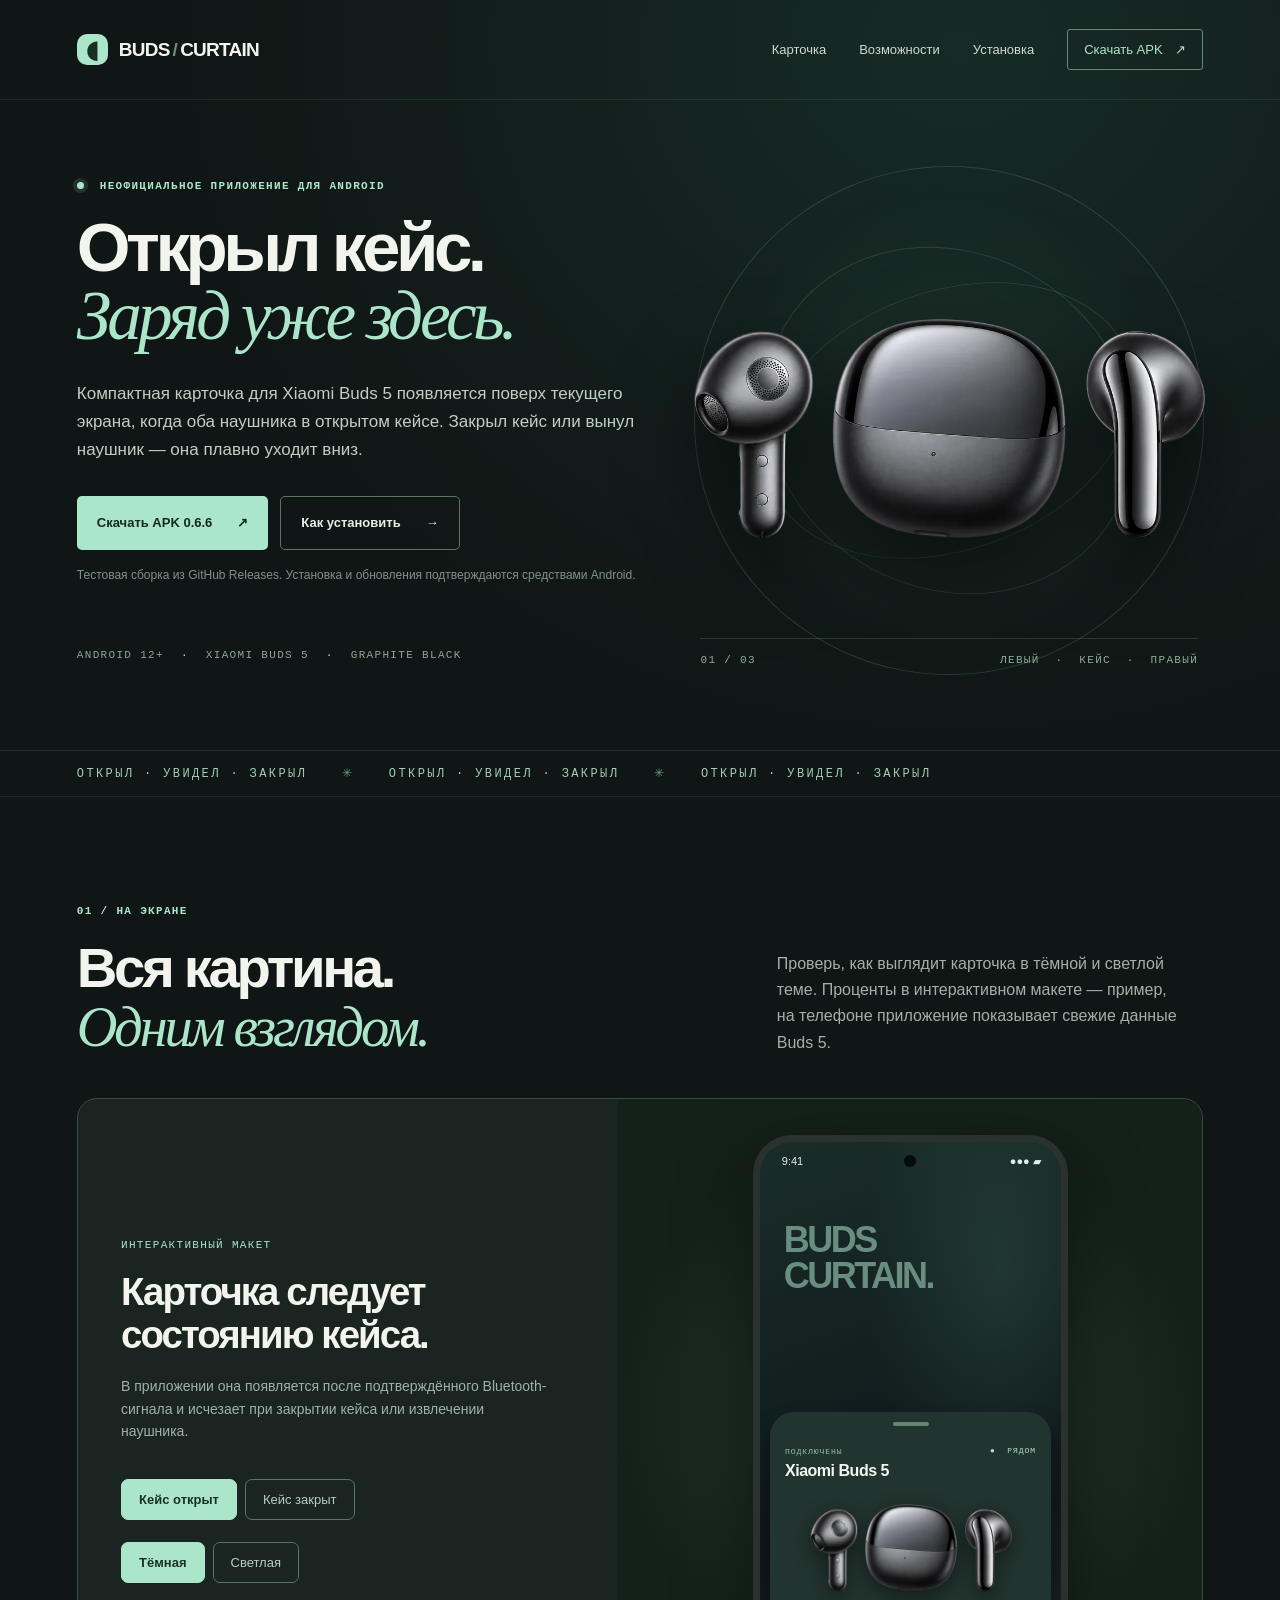
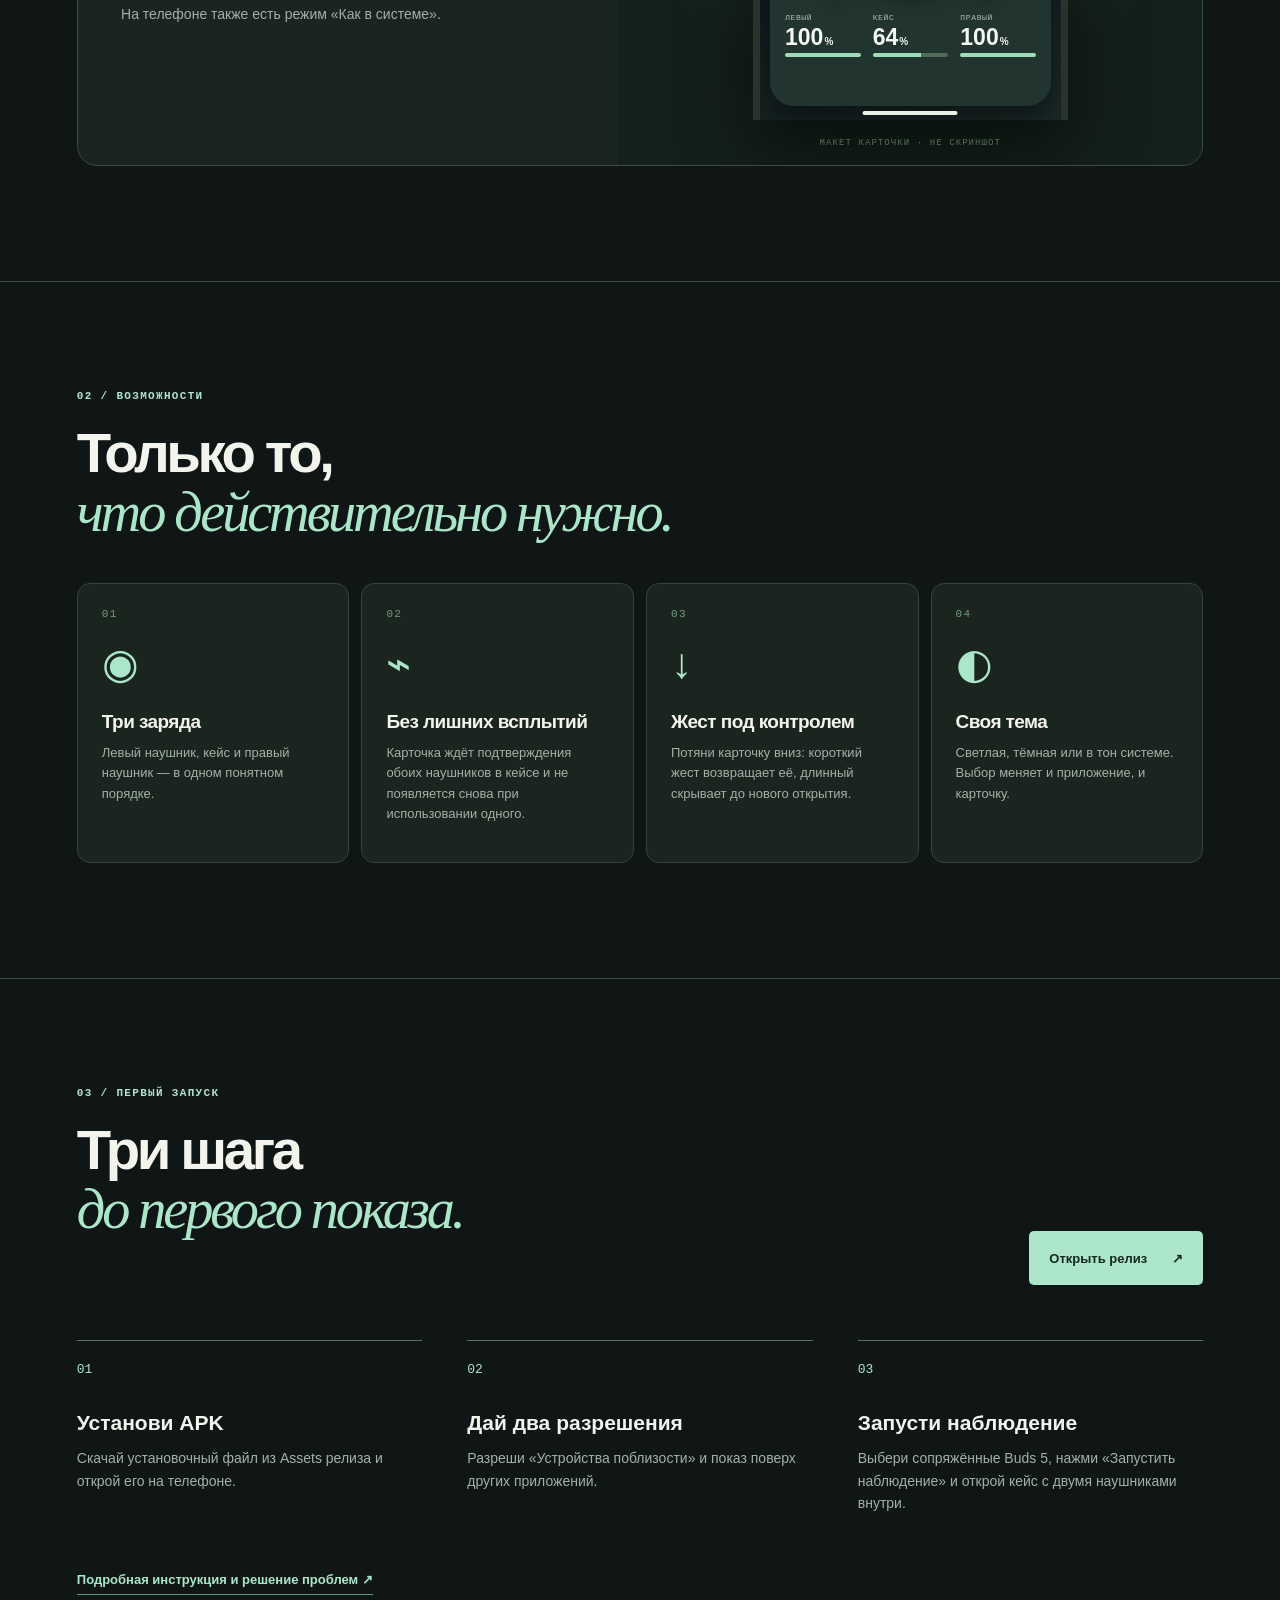
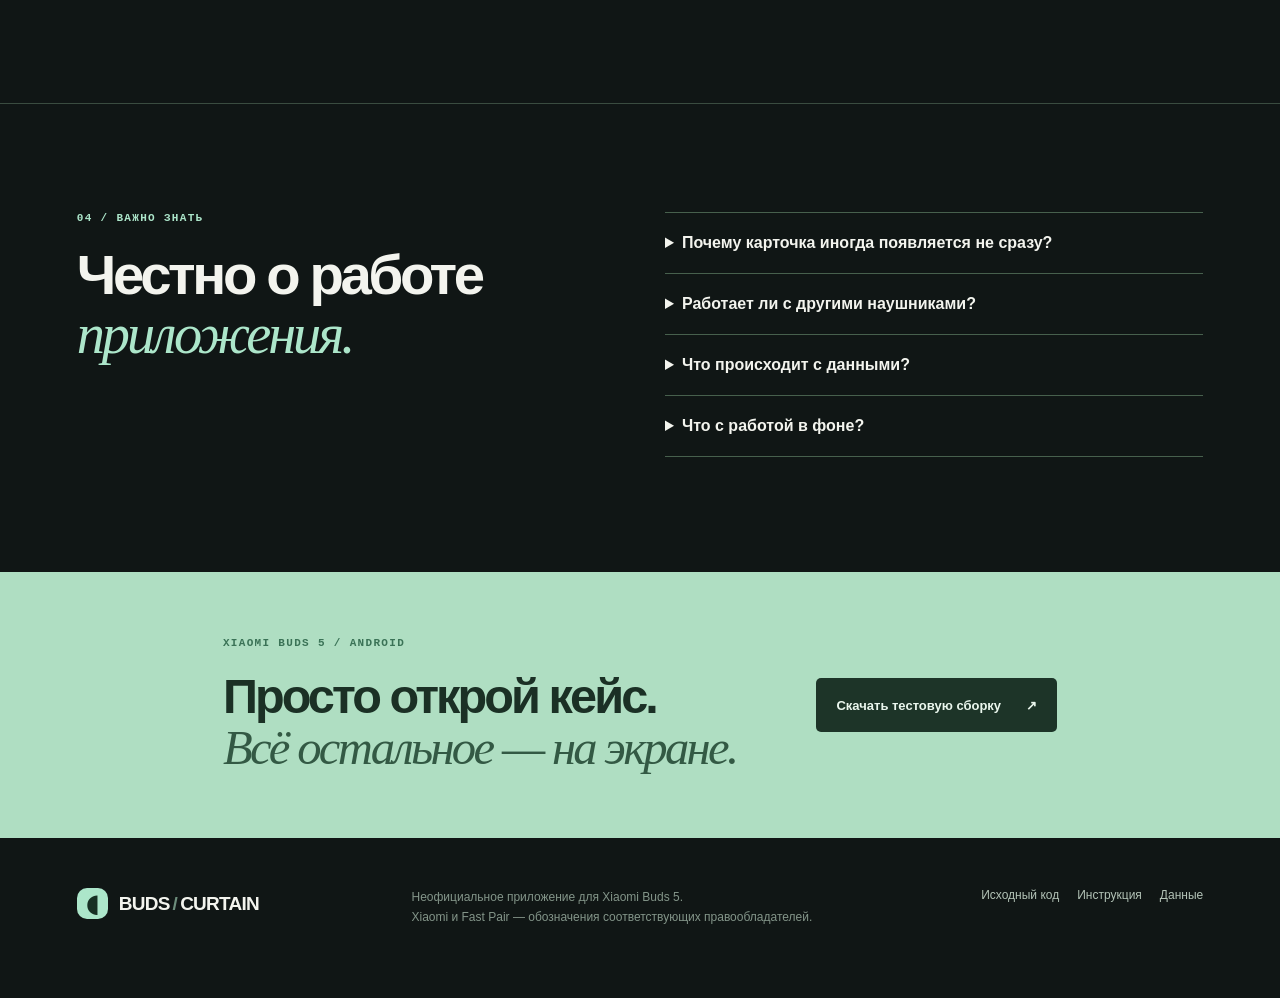
==== landing/index.html @ 240ea69e "Add product site, setup guide and Android CI" ====
<!doctype html>
<html lang="ru">
<head>
  <meta charset="utf-8">
  <meta name="viewport" content="width=device-width, initial-scale=1">
  <meta name="theme-color" content="#101615">
  <meta name="description" content="Карточка заряда Xiaomi Buds 5 на Android: открыл кейс — увидел заряд левого наушника, кейса и правого наушника.">
  <title>Buds Curtain — заряд Xiaomi Buds 5 без лишних действий</title>
  <link rel="icon" type="image/svg+xml" href="favicon.svg">
  <link rel="stylesheet" href="styles.css">
  <script src="script.js" defer></script>
</head>
<body>
  <a class="skip" href="#main">К содержимому</a>
  <header class="site-header">
    <a class="wordmark" href="#top" aria-label="Buds Curtain, наверх"><span class="mark" aria-hidden="true">◖</span><span>BUDS<span class="wordmark-muted">/</span>CURTAIN</span></a>
    <nav aria-label="Основная навигация"><a href="#preview">Карточка</a><a href="#details">Возможности</a><a href="#install">Установка</a><a class="nav-download" href="https://github.com/cveloy102/buds-curtain/releases/tag/v0.6.6">Скачать APK <span aria-hidden="true">↗</span></a></nav>
  </header>

  <main id="main">
    <section class="hero section-wrap" id="top" aria-labelledby="hero-title">
      <div class="hero-copy">
        <p class="eyebrow"><span class="live-dot" aria-hidden="true"></span> НЕОФИЦИАЛЬНОЕ ПРИЛОЖЕНИЕ ДЛЯ ANDROID</p>
        <h1 id="hero-title">Открыл кейс.<br><em>Заряд уже здесь.</em></h1>
        <p class="hero-lead">Компактная карточка для Xiaomi Buds 5 появляется поверх текущего экрана, когда оба наушника в открытом кейсе. Закрыл кейс или вынул наушник — она плавно уходит вниз.</p>
        <div class="hero-actions">
          <a class="button button-primary" href="https://github.com/cveloy102/buds-curtain/releases/tag/v0.6.6">Скачать APK 0.6.6 <span aria-hidden="true">↗</span></a>
          <a class="button button-outline" href="https://github.com/cveloy102/buds-curtain/blob/main/docs/usage.md">Как установить <span aria-hidden="true">→</span></a>
        </div>
        <p class="access-note">Тестовая сборка из GitHub Releases. Установка и обновления подтверждаются средствами Android.</p>
        <div class="hero-meta"><span>ANDROID 12+</span><span>XIAOMI BUDS 5</span><span>GRAPHITE BLACK</span></div>
      </div>
      <div class="hero-art">
        <span class="art-orbit orbit-one" aria-hidden="true"></span><span class="art-orbit orbit-two" aria-hidden="true"></span>
        <img src="assets/buds5-graphite-trio.webp" width="1000" height="500" alt="Иллюстрация чёрных Xiaomi Buds 5: левый и правый наушники и кейс">
        <div class="art-caption"><span>01 / 03</span><span>ЛЕВЫЙ&nbsp; · &nbsp;КЕЙС&nbsp; · &nbsp;ПРАВЫЙ</span></div>
      </div>
    </section>

    <div class="ticker" aria-hidden="true"><div>ОТКРЫЛ · УВИДЕЛ · ЗАКРЫЛ <span>✳</span> ОТКРЫЛ · УВИДЕЛ · ЗАКРЫЛ <span>✳</span> ОТКРЫЛ · УВИДЕЛ · ЗАКРЫЛ</div></div>

    <section class="preview section-wrap" id="preview" aria-labelledby="preview-title">
      <div class="section-heading"><p class="eyebrow">01 / НА ЭКРАНЕ</p><h2 id="preview-title">Вся картина.<br><em>Одним взглядом.</em></h2><p>Проверь, как выглядит карточка в тёмной и светлой теме. Проценты в интерактивном макете — пример, на телефоне приложение показывает свежие данные Buds 5.</p></div>
      <div class="demo-layout">
        <div class="demo-controls">
          <p class="mini-label">ИНТЕРАКТИВНЫЙ МАКЕТ</p>
          <h3>Карточка следует состоянию кейса.</h3>
          <p>В приложении она появляется после подтверждённого Bluetooth-сигнала и исчезает при закрытии кейса или извлечении наушника.</p>
          <div class="switch-group" role="group" aria-label="Состояние кейса">
            <button type="button" class="switch-button is-active" id="open-case" aria-pressed="true">Кейс открыт</button>
            <button type="button" class="switch-button" id="close-case" aria-pressed="false">Кейс закрыт</button>
          </div>
          <div class="switch-group" role="group" aria-label="Тема карточки">
            <button type="button" class="switch-button is-active" id="dark-theme" aria-pressed="true">Тёмная</button>
            <button type="button" class="switch-button" id="light-theme" aria-pressed="false">Светлая</button>
          </div>
          <p class="demo-footnote">На телефоне также есть режим «Как в системе».</p>
        </div>
        <div class="phone-area">
          <div class="phone" id="phone-preview">
            <div class="phone-camera" aria-hidden="true"></div>
            <div class="phone-time">9:41 <span>●●● ▰</span></div>
            <div class="phone-wallpaper"><span class="wallpaper-mark">BUDS<br>CURTAIN.</span><span class="wallpaper-line">Слушай своё.</span></div>
            <div class="curtain" id="curtain-preview" aria-label="Пример карточки заряда">
              <div class="curtain-handle" aria-hidden="true"></div>
              <div class="curtain-top"><div><span class="curtain-kicker">ПОДКЛЮЧЕНЫ</span><strong>Xiaomi Buds 5</strong></div><span class="curtain-badge">● &nbsp;РЯДОМ</span></div>
              <img class="curtain-buds" src="assets/buds5-graphite-trio.webp" width="1000" height="500" alt="">
              <div class="battery-grid" aria-label="Пример заряда: левый 100 процентов, кейс 64 процента, правый 100 процентов"><div><span>ЛЕВЫЙ</span><strong>100<small>%</small></strong><i style="--level:100%"></i></div><div><span>КЕЙС</span><strong>64<small>%</small></strong><i style="--level:64%"></i></div><div><span>ПРАВЫЙ</span><strong>100<small>%</small></strong><i style="--level:100%"></i></div></div>
            </div>
            <div class="phone-homebar" aria-hidden="true"></div>
          </div>
          <span class="phone-note">МАКЕТ КАРТОЧКИ · НЕ СКРИНШОТ</span>
        </div>
      </div>
    </section>

    <section class="details section-wrap" id="details" aria-labelledby="details-title">
      <div class="section-heading wide"><p class="eyebrow">02 / ВОЗМОЖНОСТИ</p><h2 id="details-title">Только то,<br><em>что действительно нужно.</em></h2></div>
      <div class="feature-grid">
        <article class="feature"><span class="feature-no">01</span><div class="feature-icon" aria-hidden="true">◉</div><h3>Три заряда</h3><p>Левый наушник, кейс и правый наушник — в одном понятном порядке.</p></article>
        <article class="feature"><span class="feature-no">02</span><div class="feature-icon" aria-hidden="true">⌁</div><h3>Без лишних всплытий</h3><p>Карточка ждёт подтверждения обоих наушников в кейсе и не появляется снова при использовании одного.</p></article>
        <article class="feature"><span class="feature-no">03</span><div class="feature-icon" aria-hidden="true">↓</div><h3>Жест под контролем</h3><p>Потяни карточку вниз: короткий жест возвращает её, длинный скрывает до нового открытия.</p></article>
        <article class="feature"><span class="feature-no">04</span><div class="feature-icon" aria-hidden="true">◐</div><h3>Своя тема</h3><p>Светлая, тёмная или в тон системе. Выбор меняет и приложение, и карточку.</p></article>
      </div>
    </section>

    <section class="install section-wrap" id="install" aria-labelledby="install-title">
      <div class="install-head"><div><p class="eyebrow">03 / ПЕРВЫЙ ЗАПУСК</p><h2 id="install-title">Три шага<br><em>до первого показа.</em></h2></div><a class="button button-primary" href="https://github.com/cveloy102/buds-curtain/releases/tag/v0.6.6">Открыть релиз <span aria-hidden="true">↗</span></a></div>
      <ol class="steps"><li><span>01</span><div><h3>Установи APK</h3><p>Скачай установочный файл из Assets релиза и открой его на телефоне.</p></div></li><li><span>02</span><div><h3>Дай два разрешения</h3><p>Разреши «Устройства поблизости» и показ поверх других приложений.</p></div></li><li><span>03</span><div><h3>Запусти наблюдение</h3><p>Выбери сопряжённые Buds 5, нажми «Запустить наблюдение» и открой кейс с двумя наушниками внутри.</p></div></li></ol>
      <a class="inline-link" href="https://github.com/cveloy102/buds-curtain/blob/main/docs/usage.md">Подробная инструкция и решение проблем <span aria-hidden="true">↗</span></a>
    </section>

    <section class="faq section-wrap" aria-labelledby="faq-title"><div><p class="eyebrow">04 / ВАЖНО ЗНАТЬ</p><h2 id="faq-title">Честно о работе<br><em>приложения.</em></h2></div><div class="faq-list"><details><summary>Почему карточка иногда появляется не сразу?</summary><p>Сигнал от левого и правого наушников может прийти в разных Bluetooth-пакетах. Приложение дожидается подтверждения обоих, чтобы не показывать карточку ошибочно при использовании одного наушника.</p></details><details><summary>Работает ли с другими наушниками?</summary><p>Сейчас проверены Xiaomi Buds 5 на POCO F7 с Android 16 / HyperOS 3. Поддержка других моделей не заявлена.</p></details><details><summary>Что происходит с данными?</summary><p>Настройки и журнал хранятся на телефоне. В приложении нет интернет-разрешения или аналитики. <a href="https://github.com/cveloy102/buds-curtain/blob/main/docs/PRIVACY.md">Подробнее о данных и разрешениях ↗</a></p></details><details><summary>Что с работой в фоне?</summary><p>Наблюдение работает через foreground-службу. HyperOS может ограничивать фоновые процессы; при необходимости настрой автозапуск и ограничения батареи для приложения.</p></details></div></section>

    <section class="final-cta section-wrap"><div><p class="eyebrow">XIAOMI BUDS 5 / ANDROID</p><h2>Просто открой кейс.<br><em>Всё остальное — на экране.</em></h2></div><a class="button button-primary" href="https://github.com/cveloy102/buds-curtain/releases/tag/v0.6.6">Скачать тестовую сборку <span aria-hidden="true">↗</span></a></section>
  </main>

  <footer class="site-footer"><div class="wordmark"><span class="mark" aria-hidden="true">◖</span><span>BUDS<span class="wordmark-muted">/</span>CURTAIN</span></div><p>Неофициальное приложение для Xiaomi Buds 5.<br>Xiaomi и Fast Pair — обозначения соответствующих правообладателей.</p><div><a href="https://github.com/cveloy102/buds-curtain">Исходный код</a><a href="https://github.com/cveloy102/buds-curtain/blob/main/docs/usage.md">Инструкция</a><a href="https://github.com/cveloy102/buds-curtain/blob/main/docs/PRIVACY.md">Данные</a></div></footer>
</body>
</html>
---- landing/styles.css ----
:root{color-scheme:dark;--bg:#101615;--panel:#19211e;--panel-2:#202b25;--ink:#f3f4ee;--muted:#a3b0a8;--line:#344139;--mint:#ace6ca;--mint-deep:#335f4b;--serif:Georgia,'Times New Roman',serif;font-family:Inter,'Segoe UI',Arial,sans-serif}
*{box-sizing:border-box}html{scroll-behavior:smooth}body{margin:0;background:var(--bg);color:var(--ink)}body::before{content:"";position:absolute;top:0;left:0;right:0;height:900px;pointer-events:none;background:radial-gradient(ellipse at 75% 5%,#23554755,transparent 58%)}a{color:inherit;text-decoration:none}button{font:inherit}a:focus-visible,button:focus-visible,summary:focus-visible{outline:3px solid var(--mint);outline-offset:4px}.skip{position:absolute;left:-9999px;top:10px;z-index:100;padding:12px;background:var(--mint);color:#15221b}.skip:focus{left:10px}.section-wrap{max-width:1440px;margin:auto;padding-left:6%;padding-right:6%}
.site-header{position:relative;z-index:5;display:flex;align-items:center;justify-content:space-between;gap:24px;max-width:1440px;margin:auto;padding:29px 6%;border-bottom:1px solid #5d78613d}.wordmark{display:inline-flex;align-items:center;gap:11px;font-size:19px;font-weight:800;letter-spacing:-.04em;white-space:nowrap}.mark{width:31px;height:31px;border-radius:10px;display:grid;place-items:center;background:var(--mint);color:#173024;font-size:24px;line-height:1}.wordmark-muted{color:#6d8e7c;padding:0 3px}.site-header nav{display:flex;align-items:center;gap:33px;font-size:13px;color:#ced9d0}.site-header nav a:hover,.site-footer a:hover,.inline-link:hover{color:var(--mint)}.site-header .nav-download{border:1px solid #668978;padding:12px 16px;border-radius:3px;color:var(--mint)}.nav-download span{padding-left:9px}
.hero{position:relative;display:grid;grid-template-columns:1.08fr .92fr;align-items:center;gap:2%;min-height:650px;padding-top:65px;padding-bottom:74px}.hero-copy{position:relative;z-index:2}.eyebrow,.mini-label,.hero-meta,.art-caption,.curtain-kicker,.curtain-badge,.battery-grid span,.phone-note,.feature-no{font-family:'Consolas','Courier New',monospace;font-size:11px;letter-spacing:.12em}.eyebrow{margin:0 0 22px;color:var(--mint);font-weight:700}.live-dot{display:inline-block;width:7px;height:7px;margin-right:8px;border-radius:50%;background:var(--mint);box-shadow:0 0 0 4px #ace6ca21}h1,h2,h3,p{margin-top:0}h1{font-size:clamp(55px,5.4vw,86px);line-height:.98;letter-spacing:-.065em;margin-bottom:30px}h1 em,h2 em{font-family:var(--serif);font-weight:400;letter-spacing:-.055em;color:var(--mint)}.hero-lead{max-width:625px;font-size:17px;line-height:1.65;color:#c2cec4}.hero-actions{display:flex;flex-wrap:wrap;gap:12px;margin-top:32px}.button{min-height:54px;padding:17px 20px;display:inline-flex;align-items:center;justify-content:space-between;gap:25px;border-radius:5px;font-size:13px;font-weight:700;transition:transform .2s,background .2s}.button:hover{transform:translateY(-2px)}.button-primary{background:var(--mint);color:#16291f}.button-primary:hover{background:#c3f3da}.button-outline{border:1px solid #5c7564;color:#e4efe6}.button-outline:hover{background:#26382e}.access-note{color:#819188;font-size:12px;line-height:1.6;max-width:575px;margin:16px 0 0}.hero-meta{display:flex;flex-wrap:wrap;gap:17px;color:#8ca798;margin-top:64px}.hero-meta span+span::before{content:'·';margin-right:17px;color:var(--mint)}.hero-art{position:relative;min-height:490px;display:flex;align-items:center;justify-content:center}.hero-art::before{content:"";width:min(100%,580px);aspect-ratio:1;position:absolute;border:1px solid #80bd9e35;border-radius:50%;background:radial-gradient(circle,#46766032 0,transparent 65%)}.art-orbit{position:absolute;border:1px solid #91c8a82c;border-radius:50%;width:75%;aspect-ratio:1}.orbit-one{transform:rotate(-20deg) scaleY(.68)}.orbit-two{transform:rotate(30deg) scaleY(.88)}.hero-art img{position:relative;z-index:1;width:115%;max-width:620px;height:auto;filter:drop-shadow(0 35px 40px #0008)}.art-caption{position:absolute;bottom:0;left:1%;right:1%;display:flex;justify-content:space-between;border-top:1px solid #6a8d754a;padding-top:15px;color:#8dac99}
.ticker{overflow:hidden;border-top:1px solid #5d78613d;border-bottom:1px solid #5d78613d;color:#a2cdb5;font:12px 'Consolas',monospace;letter-spacing:.2em;white-space:nowrap}.ticker div{max-width:1440px;margin:auto;padding:15px 6%}.ticker span{padding:0 25px;color:#659e7d}
.preview,.details,.install,.faq{padding-top:108px;padding-bottom:115px}.section-heading{max-width:1100px;display:grid;grid-template-columns:1fr 1fr;column-gap:30px;align-items:end;margin-bottom:42px}.section-heading .eyebrow{grid-column:1/-1}.section-heading h2{margin:0}.section-heading>p:last-child{color:var(--muted);max-width:400px;justify-self:end;line-height:1.65;margin:0}.section-heading.wide{display:block}h2{font-size:clamp(42px,4.4vw,65px);line-height:1.04;letter-spacing:-.06em}.demo-layout{min-height:610px;display:grid;grid-template-columns:1fr 1.08fr;background:#1a2420;border:1px solid #3a4c40;border-radius:20px;overflow:hidden}.demo-controls{padding:58px 8%;display:flex;flex-direction:column;justify-content:center}.mini-label{color:var(--mint);margin-bottom:19px}.demo-controls h3{font-size:clamp(30px,3vw,43px);line-height:1.14;letter-spacing:-.05em;max-width:430px;margin-bottom:18px}.demo-controls>p:not(.mini-label){color:var(--muted);max-width:430px;line-height:1.62;font-size:14px}.switch-group{display:flex;flex-wrap:wrap;gap:8px;margin-top:22px}.switch-button{border:1px solid #587462;background:transparent;color:#bdcbbf;padding:12px 17px;border-radius:7px;cursor:pointer;font-size:13px}.switch-button:hover{background:#324238}.switch-button.is-active{color:#193125;background:var(--mint);border-color:var(--mint);font-weight:700}.demo-controls .demo-footnote{font-size:11px;color:#829c8a;margin:20px 0 0}.phone-area{display:flex;flex-direction:column;align-items:center;justify-content:flex-end;gap:18px;padding:36px 20px 0;background:radial-gradient(circle at 50% 47%,#37634a7d,transparent 64%),#14201a}.phone{position:relative;width:315px;height:585px;border:7px solid #29322f;border-bottom:0;border-radius:39px 39px 0 0;background:linear-gradient(160deg,#1a2d29,#0e171a 60%,#1a2927);overflow:hidden;box-shadow:0 30px 70px #0008}.phone-camera{position:absolute;z-index:3;top:13px;left:50%;width:12px;height:12px;border-radius:50%;background:#050b0b;transform:translateX(-50%)}.phone-time{position:absolute;z-index:2;top:13px;left:22px;right:20px;display:flex;justify-content:space-between;font-size:11px;color:#e3eee8}.phone-wallpaper{position:absolute;inset:0;padding:80px 24px 0;display:flex;flex-direction:column;justify-content:space-between;background:radial-gradient(ellipse at 80% 22%,#416f6047,transparent 40%)}.wallpaper-mark{font-size:36px;line-height:1;letter-spacing:-.07em;font-weight:800;color:#698d7e}.wallpaper-line{font:italic 20px var(--serif);color:#647b72;margin-bottom:207px}.curtain{position:absolute;z-index:4;bottom:14px;left:10px;right:10px;min-height:294px;padding:10px 15px 18px;border-radius:24px;background:#22342f;color:#f3f7f2;box-shadow:0 16px 25px #0006;transform:translateY(0);transition:transform .42s cubic-bezier(.2,.8,.25,1);will-change:transform}.curtain.is-hidden{transform:translateY(120%);transition-duration:.32s}.curtain-handle{width:36px;height:4px;margin:0 auto 14px;background:#688476;border-radius:10px}.curtain-top{display:flex;align-items:flex-start;justify-content:space-between;gap:10px}.curtain-top strong{display:block;margin-top:4px;font-size:16px;letter-spacing:-.03em}.curtain-kicker{font-size:8px;color:#92c3a7}.curtain-badge{font-size:8px;white-space:nowrap;color:#ace6ca;margin-top:6px}.curtain-buds{display:block;width:92%;height:115px;object-fit:contain;margin:7px auto 11px;filter:drop-shadow(0 6px 10px #0007)}.battery-grid{display:grid;grid-template-columns:repeat(3,1fr);gap:12px}.battery-grid>div{min-width:0}.battery-grid span{display:block;color:#a9c2b1;font-size:8px;letter-spacing:.08em}.battery-grid strong{display:block;font-size:23px;line-height:1.35}.battery-grid small{font-size:10px;margin-left:1px}.battery-grid i{display:block;height:4px;border-radius:4px;background:linear-gradient(90deg,#9bdeb8 var(--level),#526b59 var(--level))}.phone-homebar{position:absolute;z-index:5;bottom:5px;left:50%;transform:translateX(-50%);width:95px;height:4px;border-radius:10px;background:#e8f2eb}.phone-note{font-size:9px;color:#7c9e87;margin-bottom:17px}.phone.is-light .curtain{background:#f7f8f4;color:#172722;box-shadow:0 16px 25px #0003}.phone.is-light .curtain-handle{background:#b7c5b9}.phone.is-light .curtain-kicker,.phone.is-light .curtain-badge{color:#40805f}.phone.is-light .battery-grid span{color:#657e70}.phone.is-light .battery-grid i{background:linear-gradient(90deg,#65ab80 var(--level),#dce5da var(--level))}
.details{border-top:1px solid #3a4c40}.feature-grid{display:grid;grid-template-columns:repeat(4,1fr);gap:12px}.feature{min-height:280px;padding:24px;background:#1b2520;border:1px solid #344539;border-radius:13px;display:flex;flex-direction:column}.feature-no{color:#729b7d}.feature-icon{font-size:42px;font-weight:300;line-height:1;color:var(--mint);margin:23px 0 26px}.feature h3{font-size:19px;margin-bottom:10px;letter-spacing:-.03em}.feature p{font-size:13px;line-height:1.55;color:var(--muted);margin:0}.install{border-top:1px solid #3a4c40}.install-head{display:flex;justify-content:space-between;align-items:flex-end;gap:25px;margin-bottom:55px}.steps{display:grid;grid-template-columns:repeat(3,1fr);gap:45px;list-style:none;padding:0;margin:0 0 42px}.steps li{border-top:1px solid #58705e;padding-top:18px}.steps li>span{color:var(--mint);font:13px 'Consolas',monospace}.steps h3{font-size:21px;margin:34px 0 12px}.steps p{color:var(--muted);line-height:1.6;font-size:14px}.inline-link{font-weight:700;color:var(--mint);border-bottom:1px solid #5c9872;padding-bottom:7px;font-size:13px}.faq{display:grid;grid-template-columns:1fr 1fr;gap:50px;border-top:1px solid #3a4c40}.faq-list details{border-bottom:1px solid #47604d;padding:18px 0}.faq-list details:first-child{border-top:1px solid #47604d}.faq-list summary{cursor:pointer;font-size:16px;font-weight:600;line-height:1.5;padding-right:20px}.faq-list p{color:var(--muted);font-size:13px;line-height:1.65;margin:16px 0 2px}.faq-list a{text-decoration:underline;text-underline-offset:3px;color:var(--mint)}.final-cta{max-width:none;background:#afdec2;color:#1b3025;display:flex;justify-content:center;align-items:center;gap:80px;padding-top:65px;padding-bottom:65px}.final-cta h2{font-size:clamp(38px,3.8vw,58px);margin:0}.final-cta h2 em{color:#335944}.final-cta .eyebrow{color:#3a7256}.final-cta .button-primary{background:#1d3428;color:#eaf6ed;white-space:nowrap}.final-cta .button-primary:hover{background:#2e4c3b}.site-footer{max-width:1440px;margin:auto;display:grid;grid-template-columns:1fr 1.5fr 1fr;gap:30px;align-items:start;padding:50px 6% 60px}.site-footer p{font-size:12px;color:#839589;line-height:1.6}.site-footer>div:last-child{display:flex;justify-content:flex-end;gap:18px;flex-wrap:wrap;font-size:12px;color:#b3c3b7}
@media(max-width:1120px){.site-header nav{gap:18px}.hero{grid-template-columns:1fr 1fr}h1{font-size:clamp(48px,5.2vw,65px)}.hero-art{min-height:380px}.demo-layout{grid-template-columns:.9fr 1.1fr}.feature-grid{grid-template-columns:repeat(2,1fr)}.feature{min-height:235px}}
@media(max-width:760px){.site-header{flex-wrap:wrap;padding-top:20px;padding-bottom:18px}.site-header nav{width:100%;gap:14px;overflow-x:auto;white-space:nowrap;font-size:12px}.site-header .nav-download{padding:8px 10px}.hero{display:flex;flex-direction:column;align-items:stretch;min-height:auto;padding-top:55px;padding-bottom:50px}.hero-copy{width:100%}.hero-art{min-height:300px;margin-top:25px}.hero-art img{width:100%;max-width:540px}.hero-meta{margin-top:40px}.section-heading{display:block}.section-heading>p:last-child{margin:20px 0 0}.preview,.details,.install,.faq{padding-top:70px;padding-bottom:75px}.demo-layout{grid-template-columns:1fr}.demo-controls{padding:40px 7%}.phone-area{min-height:470px}.phone{transform:scale(.85);transform-origin:bottom center;margin-top:-70px}.phone-note{margin-top:-75px}.install-head{display:block}.install-head .button{margin-top:28px}.steps{gap:28px}.faq{grid-template-columns:1fr;gap:25px}.final-cta{display:block}.final-cta .button{margin-top:30px}.site-footer{grid-template-columns:1fr 1fr}.site-footer>div:last-child{justify-content:flex-start}}
@media(max-width:520px){.wordmark{font-size:17px}.hero{padding-top:43px}h1{font-size:clamp(48px,13vw,67px)}.hero-lead{font-size:15px}.hero-actions{display:grid}.button{width:100%}.hero-art{min-height:235px}.art-caption{font-size:8px}.hero-meta{font-size:9px;gap:8px}.hero-meta span+span::before{margin-right:8px}.ticker{font-size:9px}h2{font-size:43px}.section-heading{margin-bottom:30px}.demo-controls h3{font-size:31px}.phone-area{min-height:410px}.phone{transform:scale(.74);margin-top:-100px}.phone-note{margin-top:-105px}.feature-grid{grid-template-columns:1fr}.feature{min-height:200px}.feature-icon{margin:15px 0}.steps{grid-template-columns:1fr}.steps h3{margin-top:19px}.site-footer{grid-template-columns:1fr;padding-top:38px;padding-bottom:40px}}
@media(prefers-reduced-motion:reduce){html{scroll-behavior:auto}*,*::before,*::after{transition-duration:.01ms!important;animation-duration:.01ms!important}}
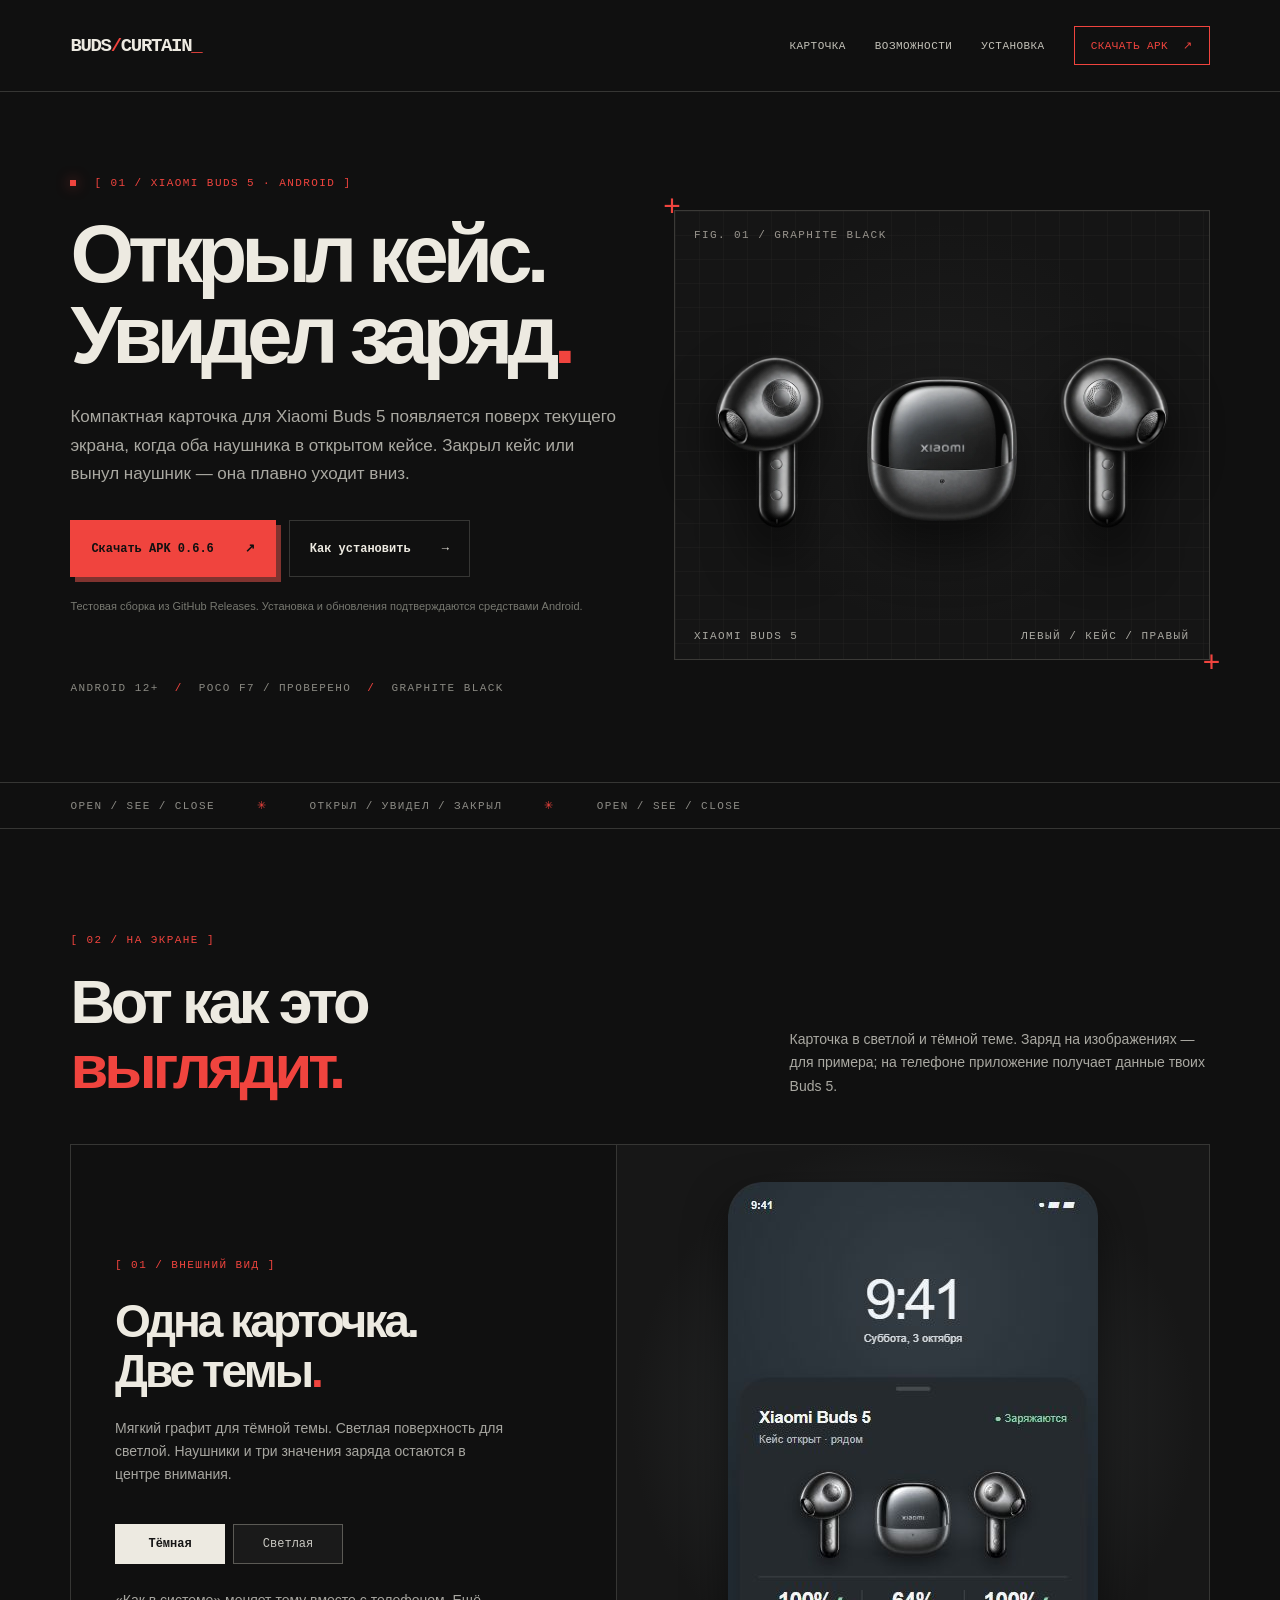
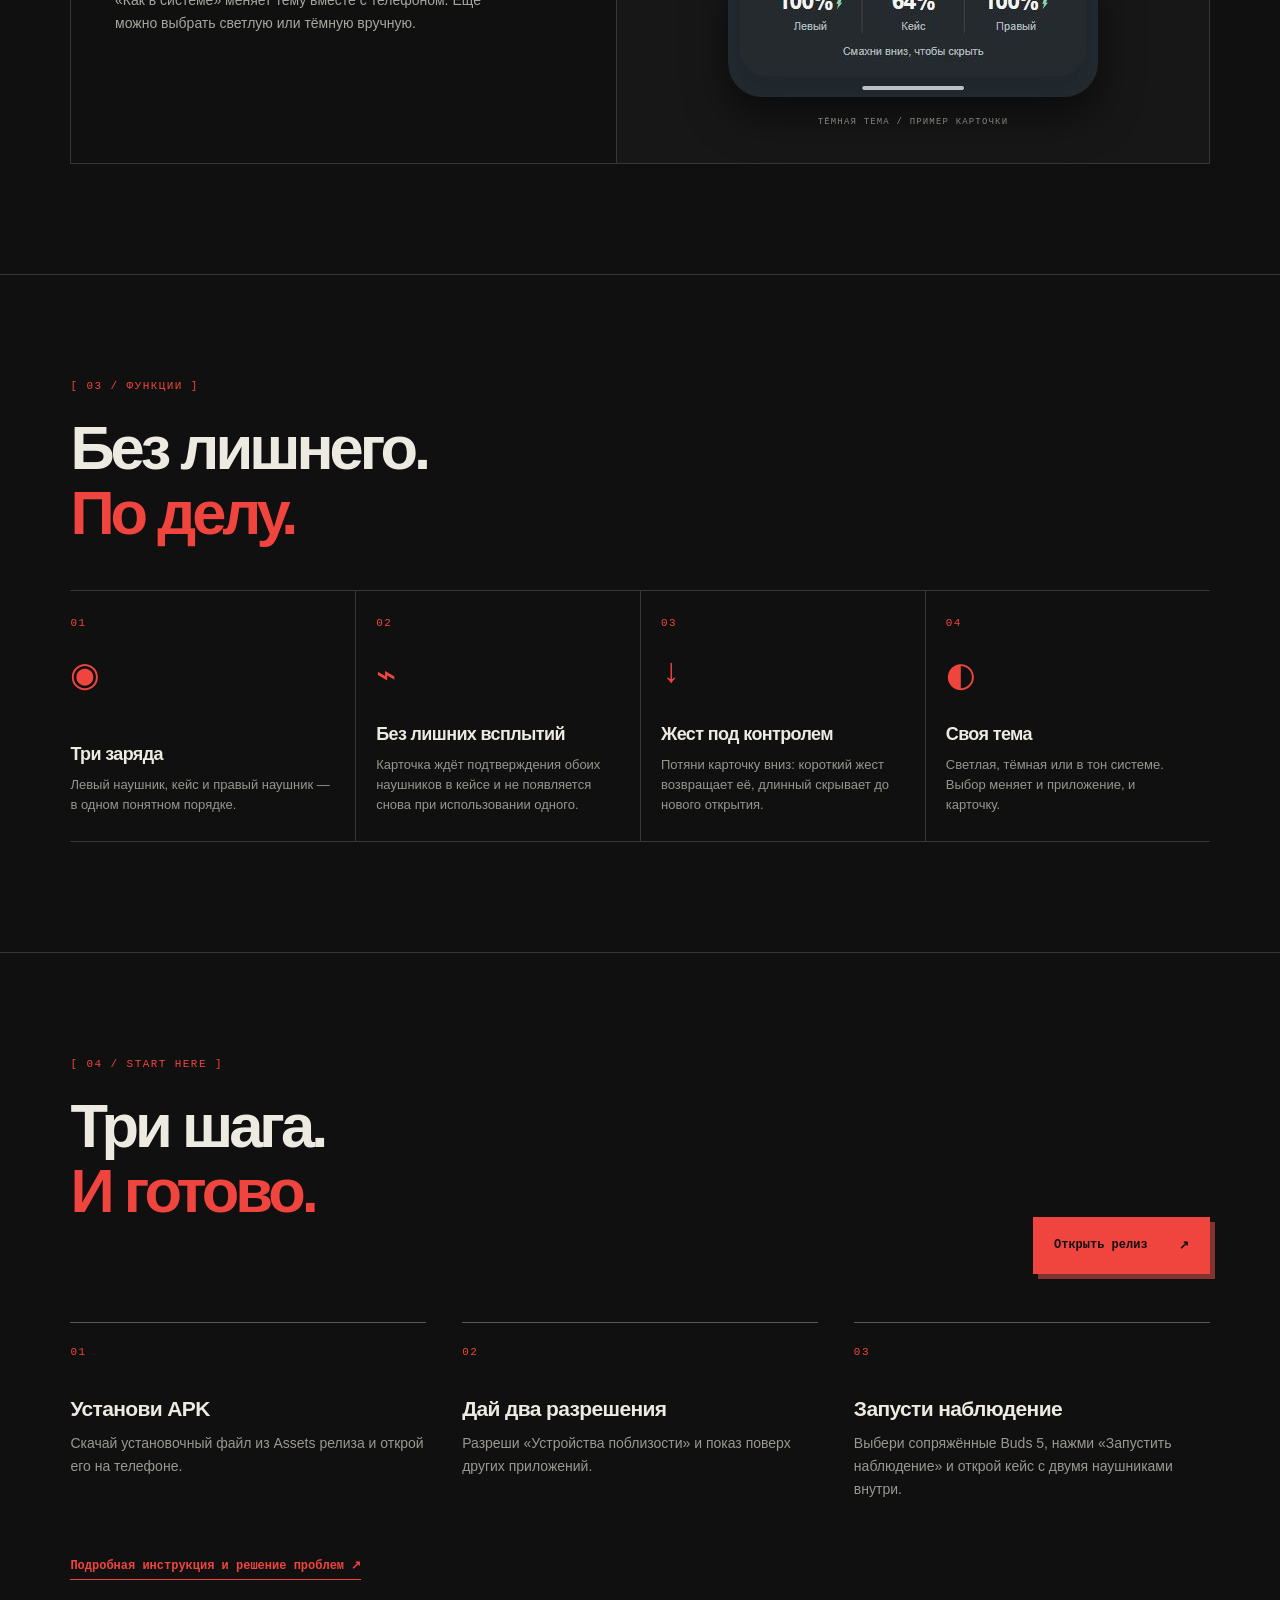
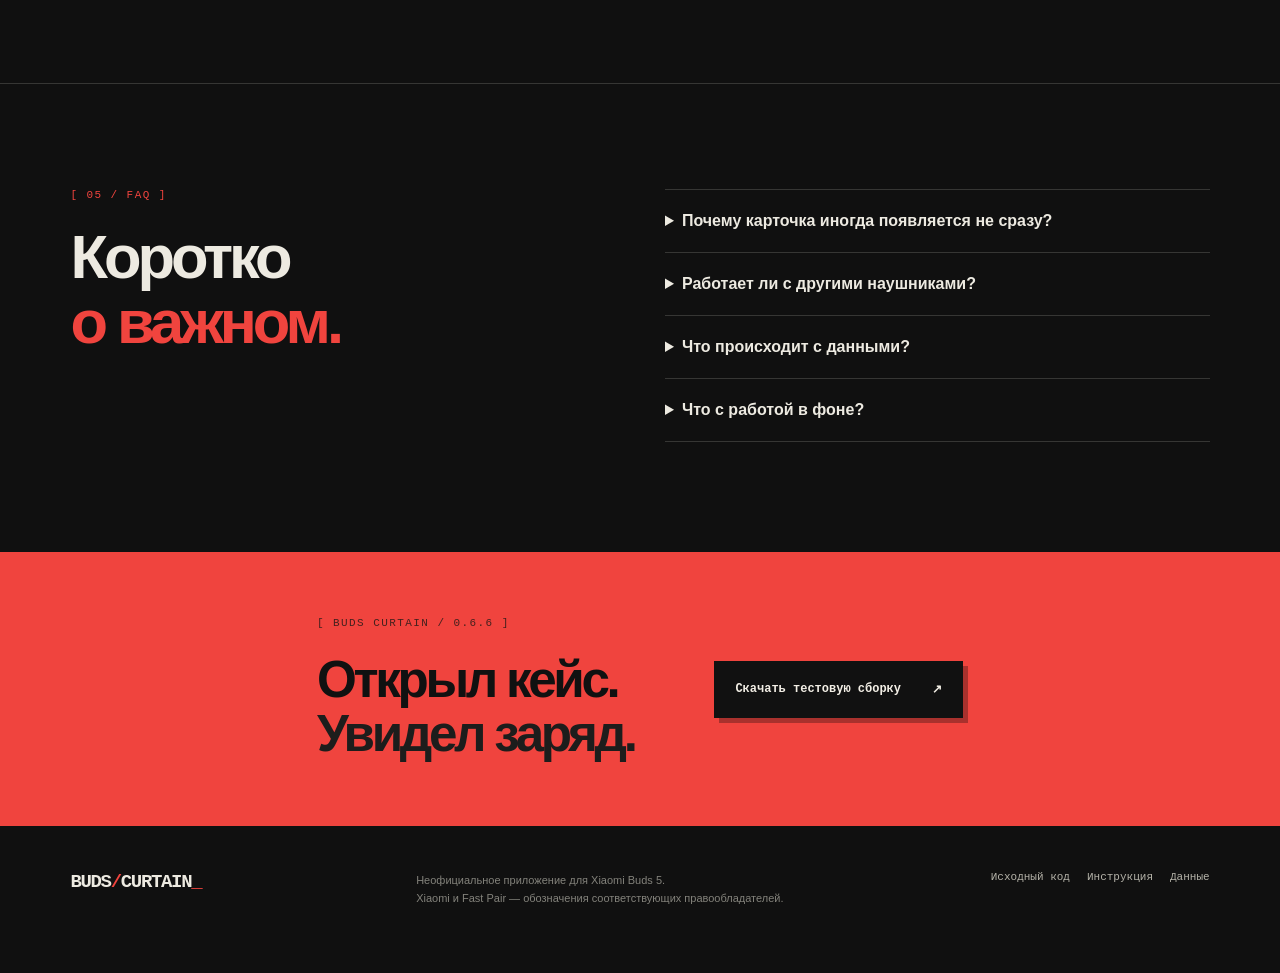
==== commit 773868dc: "Match HL100 site style and use original Buds theme screenshots" ====
--- a/landing/index.html
+++ b/landing/index.html
@@ -3,79 +3,67 @@
 <head>
   <meta charset="utf-8">
   <meta name="viewport" content="width=device-width, initial-scale=1">
-  <meta name="theme-color" content="#101615">
+    <meta name="theme-color" content="#101010">
   <meta name="description" content="Карточка заряда Xiaomi Buds 5 на Android: открыл кейс — увидел заряд левого наушника, кейса и правого наушника.">
   <title>Buds Curtain — заряд Xiaomi Buds 5 без лишних действий</title>
   <link rel="icon" type="image/svg+xml" href="favicon.svg">
-  <link rel="stylesheet" href="styles.css">
-  <script src="script.js" defer></script>
+  <link rel="stylesheet" href="styles.css?v=2">
+  <script src="script.js?v=2" defer></script>
 </head>
 <body>
   <a class="skip" href="#main">К содержимому</a>
-  <header class="site-header">
-    <a class="wordmark" href="#top" aria-label="Buds Curtain, наверх"><span class="mark" aria-hidden="true">◖</span><span>BUDS<span class="wordmark-muted">/</span>CURTAIN</span></a>
+    <header class="site-header">
+    <a class="wordmark" href="#top" aria-label="Buds Curtain, наверх"><span>BUDS<span class="wordmark-muted">/</span>CURTAIN<span class="wordmark-cursor">_</span></span></a>
     <nav aria-label="Основная навигация"><a href="#preview">Карточка</a><a href="#details">Возможности</a><a href="#install">Установка</a><a class="nav-download" href="https://github.com/cveloy102/buds-curtain/releases/tag/v0.6.6">Скачать APK <span aria-hidden="true">↗</span></a></nav>
   </header>
 
   <main id="main">
     <section class="hero section-wrap" id="top" aria-labelledby="hero-title">
       <div class="hero-copy">
-        <p class="eyebrow"><span class="live-dot" aria-hidden="true"></span> НЕОФИЦИАЛЬНОЕ ПРИЛОЖЕНИЕ ДЛЯ ANDROID</p>
-        <h1 id="hero-title">Открыл кейс.<br><em>Заряд уже здесь.</em></h1>
+        <p class="eyebrow"><span class="live-dot" aria-hidden="true"></span> [ 01 / XIAOMI BUDS 5 · ANDROID ]</p>
+        <h1 id="hero-title">Открыл кейс.<br><em>Увидел заряд<span class="signal-stop">.</span></em></h1>
         <p class="hero-lead">Компактная карточка для Xiaomi Buds 5 появляется поверх текущего экрана, когда оба наушника в открытом кейсе. Закрыл кейс или вынул наушник — она плавно уходит вниз.</p>
         <div class="hero-actions">
           <a class="button button-primary" href="https://github.com/cveloy102/buds-curtain/releases/tag/v0.6.6">Скачать APK 0.6.6 <span aria-hidden="true">↗</span></a>
           <a class="button button-outline" href="https://github.com/cveloy102/buds-curtain/blob/main/docs/usage.md">Как установить <span aria-hidden="true">→</span></a>
         </div>
         <p class="access-note">Тестовая сборка из GitHub Releases. Установка и обновления подтверждаются средствами Android.</p>
-        <div class="hero-meta"><span>ANDROID 12+</span><span>XIAOMI BUDS 5</span><span>GRAPHITE BLACK</span></div>
+        <div class="hero-meta"><span>ANDROID 12+</span><span>POCO F7 / ПРОВЕРЕНО</span><span>GRAPHITE BLACK</span></div>
       </div>
       <div class="hero-art">
-        <span class="art-orbit orbit-one" aria-hidden="true"></span><span class="art-orbit orbit-two" aria-hidden="true"></span>
-        <img src="assets/buds5-graphite-trio.webp" width="1000" height="500" alt="Иллюстрация чёрных Xiaomi Buds 5: левый и правый наушники и кейс">
-        <div class="art-caption"><span>01 / 03</span><span>ЛЕВЫЙ&nbsp; · &nbsp;КЕЙС&nbsp; · &nbsp;ПРАВЫЙ</span></div>
+        <span class="art-cross art-cross-top" aria-hidden="true">+</span><span class="art-cross art-cross-bottom" aria-hidden="true">+</span>
+        <span class="art-kicker">FIG. 01 / GRAPHITE BLACK</span>
+        <img src="assets/buds5-graphite-v6.webp" width="1000" height="500" alt="Xiaomi Buds 5 Graphite Black: два симметричных наушника и ровный кейс с логотипом Xiaomi">
+        <div class="art-caption"><span>XIAOMI BUDS 5</span><span>ЛЕВЫЙ / КЕЙС / ПРАВЫЙ</span></div>
       </div>
     </section>
 
-    <div class="ticker" aria-hidden="true"><div>ОТКРЫЛ · УВИДЕЛ · ЗАКРЫЛ <span>✳</span> ОТКРЫЛ · УВИДЕЛ · ЗАКРЫЛ <span>✳</span> ОТКРЫЛ · УВИДЕЛ · ЗАКРЫЛ</div></div>
+    <div class="ticker" aria-hidden="true"><div>OPEN / SEE / CLOSE <span>✳</span> ОТКРЫЛ / УВИДЕЛ / ЗАКРЫЛ <span>✳</span> OPEN / SEE / CLOSE</div></div>
 
     <section class="preview section-wrap" id="preview" aria-labelledby="preview-title">
-      <div class="section-heading"><p class="eyebrow">01 / НА ЭКРАНЕ</p><h2 id="preview-title">Вся картина.<br><em>Одним взглядом.</em></h2><p>Проверь, как выглядит карточка в тёмной и светлой теме. Проценты в интерактивном макете — пример, на телефоне приложение показывает свежие данные Buds 5.</p></div>
+      <div class="section-heading"><p class="eyebrow">[ 02 / НА ЭКРАНЕ ]</p><h2 id="preview-title">Вот как это<br><em>выглядит.</em></h2><p>Карточка в светлой и тёмной теме. Заряд на изображениях — для примера; на телефоне приложение получает данные твоих Buds 5.</p></div>
       <div class="demo-layout">
         <div class="demo-controls">
-          <p class="mini-label">ИНТЕРАКТИВНЫЙ МАКЕТ</p>
-          <h3>Карточка следует состоянию кейса.</h3>
-          <p>В приложении она появляется после подтверждённого Bluetooth-сигнала и исчезает при закрытии кейса или извлечении наушника.</p>
-          <div class="switch-group" role="group" aria-label="Состояние кейса">
-            <button type="button" class="switch-button is-active" id="open-case" aria-pressed="true">Кейс открыт</button>
-            <button type="button" class="switch-button" id="close-case" aria-pressed="false">Кейс закрыт</button>
-          </div>
+          <p class="mini-label">[ 01 / ВНЕШНИЙ ВИД ]</p>
+          <h3>Одна карточка.<br>Две темы<span class="signal-stop">.</span></h3>
+          <p>Мягкий графит для тёмной темы. Светлая поверхность для светлой. Наушники и три значения заряда остаются в центре внимания.</p>
           <div class="switch-group" role="group" aria-label="Тема карточки">
             <button type="button" class="switch-button is-active" id="dark-theme" aria-pressed="true">Тёмная</button>
             <button type="button" class="switch-button" id="light-theme" aria-pressed="false">Светлая</button>
           </div>
-          <p class="demo-footnote">На телефоне также есть режим «Как в системе».</p>
+          <p class="demo-footnote">«Как в системе» меняет тему вместе с телефоном. Ещё можно выбрать светлую или тёмную вручную.</p>
         </div>
         <div class="phone-area">
-          <div class="phone" id="phone-preview">
-            <div class="phone-camera" aria-hidden="true"></div>
-            <div class="phone-time">9:41 <span>●●● ▰</span></div>
-            <div class="phone-wallpaper"><span class="wallpaper-mark">BUDS<br>CURTAIN.</span><span class="wallpaper-line">Слушай своё.</span></div>
-            <div class="curtain" id="curtain-preview" aria-label="Пример карточки заряда">
-              <div class="curtain-handle" aria-hidden="true"></div>
-              <div class="curtain-top"><div><span class="curtain-kicker">ПОДКЛЮЧЕНЫ</span><strong>Xiaomi Buds 5</strong></div><span class="curtain-badge">● &nbsp;РЯДОМ</span></div>
-              <img class="curtain-buds" src="assets/buds5-graphite-trio.webp" width="1000" height="500" alt="">
-              <div class="battery-grid" aria-label="Пример заряда: левый 100 процентов, кейс 64 процента, правый 100 процентов"><div><span>ЛЕВЫЙ</span><strong>100<small>%</small></strong><i style="--level:100%"></i></div><div><span>КЕЙС</span><strong>64<small>%</small></strong><i style="--level:64%"></i></div><div><span>ПРАВЫЙ</span><strong>100<small>%</small></strong><i style="--level:100%"></i></div></div>
-            </div>
-            <div class="phone-homebar" aria-hidden="true"></div>
-          </div>
-          <span class="phone-note">МАКЕТ КАРТОЧКИ · НЕ СКРИНШОТ</span>
+          <figure class="stand-preview">
+            <img id="phone-preview" src="assets/stand-dark.jpg" width="370" height="515" alt="Тёмная карточка Xiaomi Buds 5: пример заряда — левый наушник 100%, кейс 64%, правый 100%">
+            <figcaption class="phone-note" id="preview-caption" aria-live="polite">ТЁМНАЯ ТЕМА / ПРИМЕР КАРТОЧКИ</figcaption>
+          </figure>
         </div>
       </div>
     </section>
 
     <section class="details section-wrap" id="details" aria-labelledby="details-title">
-      <div class="section-heading wide"><p class="eyebrow">02 / ВОЗМОЖНОСТИ</p><h2 id="details-title">Только то,<br><em>что действительно нужно.</em></h2></div>
+      <div class="section-heading wide"><p class="eyebrow">[ 03 / ФУНКЦИИ ]</p><h2 id="details-title">Без лишнего.<br><em>По делу.</em></h2></div>
       <div class="feature-grid">
         <article class="feature"><span class="feature-no">01</span><div class="feature-icon" aria-hidden="true">◉</div><h3>Три заряда</h3><p>Левый наушник, кейс и правый наушник — в одном понятном порядке.</p></article>
         <article class="feature"><span class="feature-no">02</span><div class="feature-icon" aria-hidden="true">⌁</div><h3>Без лишних всплытий</h3><p>Карточка ждёт подтверждения обоих наушников в кейсе и не появляется снова при использовании одного.</p></article>
@@ -85,16 +73,16 @@
     </section>
 
     <section class="install section-wrap" id="install" aria-labelledby="install-title">
-      <div class="install-head"><div><p class="eyebrow">03 / ПЕРВЫЙ ЗАПУСК</p><h2 id="install-title">Три шага<br><em>до первого показа.</em></h2></div><a class="button button-primary" href="https://github.com/cveloy102/buds-curtain/releases/tag/v0.6.6">Открыть релиз <span aria-hidden="true">↗</span></a></div>
+      <div class="install-head"><div><p class="eyebrow">[ 04 / START HERE ]</p><h2 id="install-title">Три шага.<br><em>И готово.</em></h2></div><a class="button button-primary" href="https://github.com/cveloy102/buds-curtain/releases/tag/v0.6.6">Открыть релиз <span aria-hidden="true">↗</span></a></div>
       <ol class="steps"><li><span>01</span><div><h3>Установи APK</h3><p>Скачай установочный файл из Assets релиза и открой его на телефоне.</p></div></li><li><span>02</span><div><h3>Дай два разрешения</h3><p>Разреши «Устройства поблизости» и показ поверх других приложений.</p></div></li><li><span>03</span><div><h3>Запусти наблюдение</h3><p>Выбери сопряжённые Buds 5, нажми «Запустить наблюдение» и открой кейс с двумя наушниками внутри.</p></div></li></ol>
       <a class="inline-link" href="https://github.com/cveloy102/buds-curtain/blob/main/docs/usage.md">Подробная инструкция и решение проблем <span aria-hidden="true">↗</span></a>
     </section>
 
-    <section class="faq section-wrap" aria-labelledby="faq-title"><div><p class="eyebrow">04 / ВАЖНО ЗНАТЬ</p><h2 id="faq-title">Честно о работе<br><em>приложения.</em></h2></div><div class="faq-list"><details><summary>Почему карточка иногда появляется не сразу?</summary><p>Сигнал от левого и правого наушников может прийти в разных Bluetooth-пакетах. Приложение дожидается подтверждения обоих, чтобы не показывать карточку ошибочно при использовании одного наушника.</p></details><details><summary>Работает ли с другими наушниками?</summary><p>Сейчас проверены Xiaomi Buds 5 на POCO F7 с Android 16 / HyperOS 3. Поддержка других моделей не заявлена.</p></details><details><summary>Что происходит с данными?</summary><p>Настройки и журнал хранятся на телефоне. В приложении нет интернет-разрешения или аналитики. <a href="https://github.com/cveloy102/buds-curtain/blob/main/docs/PRIVACY.md">Подробнее о данных и разрешениях ↗</a></p></details><details><summary>Что с работой в фоне?</summary><p>Наблюдение работает через foreground-службу. HyperOS может ограничивать фоновые процессы; при необходимости настрой автозапуск и ограничения батареи для приложения.</p></details></div></section>
+    <section class="faq section-wrap" aria-labelledby="faq-title"><div><p class="eyebrow">[ 05 / FAQ ]</p><h2 id="faq-title">Коротко<br><em>о важном.</em></h2></div><div class="faq-list"><details><summary>Почему карточка иногда появляется не сразу?</summary><p>Сигнал от левого и правого наушников может прийти в разных Bluetooth-пакетах. Приложение дожидается подтверждения обоих, чтобы не показывать карточку ошибочно при использовании одного наушника.</p></details><details><summary>Работает ли с другими наушниками?</summary><p>Сейчас проверены Xiaomi Buds 5 на POCO F7 с Android 16 / HyperOS 3. Поддержка других моделей не заявлена.</p></details><details><summary>Что происходит с данными?</summary><p>Настройки и журнал хранятся на телефоне. В приложении нет интернет-разрешения или аналитики. <a href="https://github.com/cveloy102/buds-curtain/blob/main/docs/PRIVACY.md">Подробнее о данных и разрешениях ↗</a></p></details><details><summary>Что с работой в фоне?</summary><p>Наблюдение работает через foreground-службу. HyperOS может ограничивать фоновые процессы; при необходимости настрой автозапуск и ограничения батареи для приложения.</p></details></div></section>
 
-    <section class="final-cta section-wrap"><div><p class="eyebrow">XIAOMI BUDS 5 / ANDROID</p><h2>Просто открой кейс.<br><em>Всё остальное — на экране.</em></h2></div><a class="button button-primary" href="https://github.com/cveloy102/buds-curtain/releases/tag/v0.6.6">Скачать тестовую сборку <span aria-hidden="true">↗</span></a></section>
+    <section class="final-cta section-wrap"><div><p class="eyebrow">[ BUDS CURTAIN / 0.6.6 ]</p><h2>Открыл кейс.<br><em>Увидел заряд.</em></h2></div><a class="button button-primary" href="https://github.com/cveloy102/buds-curtain/releases/tag/v0.6.6">Скачать тестовую сборку <span aria-hidden="true">↗</span></a></section>
   </main>
 
-  <footer class="site-footer"><div class="wordmark"><span class="mark" aria-hidden="true">◖</span><span>BUDS<span class="wordmark-muted">/</span>CURTAIN</span></div><p>Неофициальное приложение для Xiaomi Buds 5.<br>Xiaomi и Fast Pair — обозначения соответствующих правообладателей.</p><div><a href="https://github.com/cveloy102/buds-curtain">Исходный код</a><a href="https://github.com/cveloy102/buds-curtain/blob/main/docs/usage.md">Инструкция</a><a href="https://github.com/cveloy102/buds-curtain/blob/main/docs/PRIVACY.md">Данные</a></div></footer>
+  <footer class="site-footer"><div class="wordmark"><span>BUDS<span class="wordmark-muted">/</span>CURTAIN<span class="wordmark-cursor">_</span></span></div><p>Неофициальное приложение для Xiaomi Buds 5.<br>Xiaomi и Fast Pair — обозначения соответствующих правообладателей.</p><div><a href="https://github.com/cveloy102/buds-curtain">Исходный код</a><a href="https://github.com/cveloy102/buds-curtain/blob/main/docs/usage.md">Инструкция</a><a href="https://github.com/cveloy102/buds-curtain/blob/main/docs/PRIVACY.md">Данные</a></div></footer>
 </body>
 </html>
--- a/landing/styles.css
+++ b/landing/styles.css
@@ -1,11 +1,104 @@
-:root{color-scheme:dark;--bg:#101615;--panel:#19211e;--panel-2:#202b25;--ink:#f3f4ee;--muted:#a3b0a8;--line:#344139;--mint:#ace6ca;--mint-deep:#335f4b;--serif:Georgia,'Times New Roman',serif;font-family:Inter,'Segoe UI',Arial,sans-serif}
-*{box-sizing:border-box}html{scroll-behavior:smooth}body{margin:0;background:var(--bg);color:var(--ink)}body::before{content:"";position:absolute;top:0;left:0;right:0;height:900px;pointer-events:none;background:radial-gradient(ellipse at 75% 5%,#23554755,transparent 58%)}a{color:inherit;text-decoration:none}button{font:inherit}a:focus-visible,button:focus-visible,summary:focus-visible{outline:3px solid var(--mint);outline-offset:4px}.skip{position:absolute;left:-9999px;top:10px;z-index:100;padding:12px;background:var(--mint);color:#15221b}.skip:focus{left:10px}.section-wrap{max-width:1440px;margin:auto;padding-left:6%;padding-right:6%}
-.site-header{position:relative;z-index:5;display:flex;align-items:center;justify-content:space-between;gap:24px;max-width:1440px;margin:auto;padding:29px 6%;border-bottom:1px solid #5d78613d}.wordmark{display:inline-flex;align-items:center;gap:11px;font-size:19px;font-weight:800;letter-spacing:-.04em;white-space:nowrap}.mark{width:31px;height:31px;border-radius:10px;display:grid;place-items:center;background:var(--mint);color:#173024;font-size:24px;line-height:1}.wordmark-muted{color:#6d8e7c;padding:0 3px}.site-header nav{display:flex;align-items:center;gap:33px;font-size:13px;color:#ced9d0}.site-header nav a:hover,.site-footer a:hover,.inline-link:hover{color:var(--mint)}.site-header .nav-download{border:1px solid #668978;padding:12px 16px;border-radius:3px;color:var(--mint)}.nav-download span{padding-left:9px}
-.hero{position:relative;display:grid;grid-template-columns:1.08fr .92fr;align-items:center;gap:2%;min-height:650px;padding-top:65px;padding-bottom:74px}.hero-copy{position:relative;z-index:2}.eyebrow,.mini-label,.hero-meta,.art-caption,.curtain-kicker,.curtain-badge,.battery-grid span,.phone-note,.feature-no{font-family:'Consolas','Courier New',monospace;font-size:11px;letter-spacing:.12em}.eyebrow{margin:0 0 22px;color:var(--mint);font-weight:700}.live-dot{display:inline-block;width:7px;height:7px;margin-right:8px;border-radius:50%;background:var(--mint);box-shadow:0 0 0 4px #ace6ca21}h1,h2,h3,p{margin-top:0}h1{font-size:clamp(55px,5.4vw,86px);line-height:.98;letter-spacing:-.065em;margin-bottom:30px}h1 em,h2 em{font-family:var(--serif);font-weight:400;letter-spacing:-.055em;color:var(--mint)}.hero-lead{max-width:625px;font-size:17px;line-height:1.65;color:#c2cec4}.hero-actions{display:flex;flex-wrap:wrap;gap:12px;margin-top:32px}.button{min-height:54px;padding:17px 20px;display:inline-flex;align-items:center;justify-content:space-between;gap:25px;border-radius:5px;font-size:13px;font-weight:700;transition:transform .2s,background .2s}.button:hover{transform:translateY(-2px)}.button-primary{background:var(--mint);color:#16291f}.button-primary:hover{background:#c3f3da}.button-outline{border:1px solid #5c7564;color:#e4efe6}.button-outline:hover{background:#26382e}.access-note{color:#819188;font-size:12px;line-height:1.6;max-width:575px;margin:16px 0 0}.hero-meta{display:flex;flex-wrap:wrap;gap:17px;color:#8ca798;margin-top:64px}.hero-meta span+span::before{content:'·';margin-right:17px;color:var(--mint)}.hero-art{position:relative;min-height:490px;display:flex;align-items:center;justify-content:center}.hero-art::before{content:"";width:min(100%,580px);aspect-ratio:1;position:absolute;border:1px solid #80bd9e35;border-radius:50%;background:radial-gradient(circle,#46766032 0,transparent 65%)}.art-orbit{position:absolute;border:1px solid #91c8a82c;border-radius:50%;width:75%;aspect-ratio:1}.orbit-one{transform:rotate(-20deg) scaleY(.68)}.orbit-two{transform:rotate(30deg) scaleY(.88)}.hero-art img{position:relative;z-index:1;width:115%;max-width:620px;height:auto;filter:drop-shadow(0 35px 40px #0008)}.art-caption{position:absolute;bottom:0;left:1%;right:1%;display:flex;justify-content:space-between;border-top:1px solid #6a8d754a;padding-top:15px;color:#8dac99}
-.ticker{overflow:hidden;border-top:1px solid #5d78613d;border-bottom:1px solid #5d78613d;color:#a2cdb5;font:12px 'Consolas',monospace;letter-spacing:.2em;white-space:nowrap}.ticker div{max-width:1440px;margin:auto;padding:15px 6%}.ticker span{padding:0 25px;color:#659e7d}
-.preview,.details,.install,.faq{padding-top:108px;padding-bottom:115px}.section-heading{max-width:1100px;display:grid;grid-template-columns:1fr 1fr;column-gap:30px;align-items:end;margin-bottom:42px}.section-heading .eyebrow{grid-column:1/-1}.section-heading h2{margin:0}.section-heading>p:last-child{color:var(--muted);max-width:400px;justify-self:end;line-height:1.65;margin:0}.section-heading.wide{display:block}h2{font-size:clamp(42px,4.4vw,65px);line-height:1.04;letter-spacing:-.06em}.demo-layout{min-height:610px;display:grid;grid-template-columns:1fr 1.08fr;background:#1a2420;border:1px solid #3a4c40;border-radius:20px;overflow:hidden}.demo-controls{padding:58px 8%;display:flex;flex-direction:column;justify-content:center}.mini-label{color:var(--mint);margin-bottom:19px}.demo-controls h3{font-size:clamp(30px,3vw,43px);line-height:1.14;letter-spacing:-.05em;max-width:430px;margin-bottom:18px}.demo-controls>p:not(.mini-label){color:var(--muted);max-width:430px;line-height:1.62;font-size:14px}.switch-group{display:flex;flex-wrap:wrap;gap:8px;margin-top:22px}.switch-button{border:1px solid #587462;background:transparent;color:#bdcbbf;padding:12px 17px;border-radius:7px;cursor:pointer;font-size:13px}.switch-button:hover{background:#324238}.switch-button.is-active{color:#193125;background:var(--mint);border-color:var(--mint);font-weight:700}.demo-controls .demo-footnote{font-size:11px;color:#829c8a;margin:20px 0 0}.phone-area{display:flex;flex-direction:column;align-items:center;justify-content:flex-end;gap:18px;padding:36px 20px 0;background:radial-gradient(circle at 50% 47%,#37634a7d,transparent 64%),#14201a}.phone{position:relative;width:315px;height:585px;border:7px solid #29322f;border-bottom:0;border-radius:39px 39px 0 0;background:linear-gradient(160deg,#1a2d29,#0e171a 60%,#1a2927);overflow:hidden;box-shadow:0 30px 70px #0008}.phone-camera{position:absolute;z-index:3;top:13px;left:50%;width:12px;height:12px;border-radius:50%;background:#050b0b;transform:translateX(-50%)}.phone-time{position:absolute;z-index:2;top:13px;left:22px;right:20px;display:flex;justify-content:space-between;font-size:11px;color:#e3eee8}.phone-wallpaper{position:absolute;inset:0;padding:80px 24px 0;display:flex;flex-direction:column;justify-content:space-between;background:radial-gradient(ellipse at 80% 22%,#416f6047,transparent 40%)}.wallpaper-mark{font-size:36px;line-height:1;letter-spacing:-.07em;font-weight:800;color:#698d7e}.wallpaper-line{font:italic 20px var(--serif);color:#647b72;margin-bottom:207px}.curtain{position:absolute;z-index:4;bottom:14px;left:10px;right:10px;min-height:294px;padding:10px 15px 18px;border-radius:24px;background:#22342f;color:#f3f7f2;box-shadow:0 16px 25px #0006;transform:translateY(0);transition:transform .42s cubic-bezier(.2,.8,.25,1);will-change:transform}.curtain.is-hidden{transform:translateY(120%);transition-duration:.32s}.curtain-handle{width:36px;height:4px;margin:0 auto 14px;background:#688476;border-radius:10px}.curtain-top{display:flex;align-items:flex-start;justify-content:space-between;gap:10px}.curtain-top strong{display:block;margin-top:4px;font-size:16px;letter-spacing:-.03em}.curtain-kicker{font-size:8px;color:#92c3a7}.curtain-badge{font-size:8px;white-space:nowrap;color:#ace6ca;margin-top:6px}.curtain-buds{display:block;width:92%;height:115px;object-fit:contain;margin:7px auto 11px;filter:drop-shadow(0 6px 10px #0007)}.battery-grid{display:grid;grid-template-columns:repeat(3,1fr);gap:12px}.battery-grid>div{min-width:0}.battery-grid span{display:block;color:#a9c2b1;font-size:8px;letter-spacing:.08em}.battery-grid strong{display:block;font-size:23px;line-height:1.35}.battery-grid small{font-size:10px;margin-left:1px}.battery-grid i{display:block;height:4px;border-radius:4px;background:linear-gradient(90deg,#9bdeb8 var(--level),#526b59 var(--level))}.phone-homebar{position:absolute;z-index:5;bottom:5px;left:50%;transform:translateX(-50%);width:95px;height:4px;border-radius:10px;background:#e8f2eb}.phone-note{font-size:9px;color:#7c9e87;margin-bottom:17px}.phone.is-light .curtain{background:#f7f8f4;color:#172722;box-shadow:0 16px 25px #0003}.phone.is-light .curtain-handle{background:#b7c5b9}.phone.is-light .curtain-kicker,.phone.is-light .curtain-badge{color:#40805f}.phone.is-light .battery-grid span{color:#657e70}.phone.is-light .battery-grid i{background:linear-gradient(90deg,#65ab80 var(--level),#dce5da var(--level))}
-.details{border-top:1px solid #3a4c40}.feature-grid{display:grid;grid-template-columns:repeat(4,1fr);gap:12px}.feature{min-height:280px;padding:24px;background:#1b2520;border:1px solid #344539;border-radius:13px;display:flex;flex-direction:column}.feature-no{color:#729b7d}.feature-icon{font-size:42px;font-weight:300;line-height:1;color:var(--mint);margin:23px 0 26px}.feature h3{font-size:19px;margin-bottom:10px;letter-spacing:-.03em}.feature p{font-size:13px;line-height:1.55;color:var(--muted);margin:0}.install{border-top:1px solid #3a4c40}.install-head{display:flex;justify-content:space-between;align-items:flex-end;gap:25px;margin-bottom:55px}.steps{display:grid;grid-template-columns:repeat(3,1fr);gap:45px;list-style:none;padding:0;margin:0 0 42px}.steps li{border-top:1px solid #58705e;padding-top:18px}.steps li>span{color:var(--mint);font:13px 'Consolas',monospace}.steps h3{font-size:21px;margin:34px 0 12px}.steps p{color:var(--muted);line-height:1.6;font-size:14px}.inline-link{font-weight:700;color:var(--mint);border-bottom:1px solid #5c9872;padding-bottom:7px;font-size:13px}.faq{display:grid;grid-template-columns:1fr 1fr;gap:50px;border-top:1px solid #3a4c40}.faq-list details{border-bottom:1px solid #47604d;padding:18px 0}.faq-list details:first-child{border-top:1px solid #47604d}.faq-list summary{cursor:pointer;font-size:16px;font-weight:600;line-height:1.5;padding-right:20px}.faq-list p{color:var(--muted);font-size:13px;line-height:1.65;margin:16px 0 2px}.faq-list a{text-decoration:underline;text-underline-offset:3px;color:var(--mint)}.final-cta{max-width:none;background:#afdec2;color:#1b3025;display:flex;justify-content:center;align-items:center;gap:80px;padding-top:65px;padding-bottom:65px}.final-cta h2{font-size:clamp(38px,3.8vw,58px);margin:0}.final-cta h2 em{color:#335944}.final-cta .eyebrow{color:#3a7256}.final-cta .button-primary{background:#1d3428;color:#eaf6ed;white-space:nowrap}.final-cta .button-primary:hover{background:#2e4c3b}.site-footer{max-width:1440px;margin:auto;display:grid;grid-template-columns:1fr 1.5fr 1fr;gap:30px;align-items:start;padding:50px 6% 60px}.site-footer p{font-size:12px;color:#839589;line-height:1.6}.site-footer>div:last-child{display:flex;justify-content:flex-end;gap:18px;flex-wrap:wrap;font-size:12px;color:#b3c3b7}
-@media(max-width:1120px){.site-header nav{gap:18px}.hero{grid-template-columns:1fr 1fr}h1{font-size:clamp(48px,5.2vw,65px)}.hero-art{min-height:380px}.demo-layout{grid-template-columns:.9fr 1.1fr}.feature-grid{grid-template-columns:repeat(2,1fr)}.feature{min-height:235px}}
-@media(max-width:760px){.site-header{flex-wrap:wrap;padding-top:20px;padding-bottom:18px}.site-header nav{width:100%;gap:14px;overflow-x:auto;white-space:nowrap;font-size:12px}.site-header .nav-download{padding:8px 10px}.hero{display:flex;flex-direction:column;align-items:stretch;min-height:auto;padding-top:55px;padding-bottom:50px}.hero-copy{width:100%}.hero-art{min-height:300px;margin-top:25px}.hero-art img{width:100%;max-width:540px}.hero-meta{margin-top:40px}.section-heading{display:block}.section-heading>p:last-child{margin:20px 0 0}.preview,.details,.install,.faq{padding-top:70px;padding-bottom:75px}.demo-layout{grid-template-columns:1fr}.demo-controls{padding:40px 7%}.phone-area{min-height:470px}.phone{transform:scale(.85);transform-origin:bottom center;margin-top:-70px}.phone-note{margin-top:-75px}.install-head{display:block}.install-head .button{margin-top:28px}.steps{gap:28px}.faq{grid-template-columns:1fr;gap:25px}.final-cta{display:block}.final-cta .button{margin-top:30px}.site-footer{grid-template-columns:1fr 1fr}.site-footer>div:last-child{justify-content:flex-start}}
-@media(max-width:520px){.wordmark{font-size:17px}.hero{padding-top:43px}h1{font-size:clamp(48px,13vw,67px)}.hero-lead{font-size:15px}.hero-actions{display:grid}.button{width:100%}.hero-art{min-height:235px}.art-caption{font-size:8px}.hero-meta{font-size:9px;gap:8px}.hero-meta span+span::before{margin-right:8px}.ticker{font-size:9px}h2{font-size:43px}.section-heading{margin-bottom:30px}.demo-controls h3{font-size:31px}.phone-area{min-height:410px}.phone{transform:scale(.74);margin-top:-100px}.phone-note{margin-top:-105px}.feature-grid{grid-template-columns:1fr}.feature{min-height:200px}.feature-icon{margin:15px 0}.steps{grid-template-columns:1fr}.steps h3{margin-top:19px}.site-footer{grid-template-columns:1fr;padding-top:38px;padding-bottom:40px}}
-@media(prefers-reduced-motion:reduce){html{scroll-behavior:auto}*,*::before,*::after{transition-duration:.01ms!important;animation-duration:.01ms!important}}
+:root{color-scheme:dark;--bg:#101010;--surface:#171717;--surface-2:#1d1e1f;--ink:#edeae1;--muted:#999992;--line:#363634;--red:#f0443e;--red-soft:#80332f;--mono:"Courier New",Consolas,monospace;font-family:Inter,"Segoe UI",Arial,sans-serif}
+*{box-sizing:border-box}
+html{scroll-behavior:smooth}
+body{margin:0;background:var(--bg);color:var(--ink)}
+a{color:inherit;text-decoration:none}
+button{font:inherit}
+a:focus-visible,button:focus-visible,summary:focus-visible{outline:2px solid var(--red);outline-offset:4px}
+h1,h2,h3,p{margin-top:0}
+.skip{position:absolute;left:-9999px;top:8px;z-index:30;padding:10px;background:var(--red);color:#111}
+.skip:focus{left:8px}
+.section-wrap{max-width:1380px;margin:auto;padding-left:5.5%;padding-right:5.5%}
+.site-header{max-width:1380px;margin:auto;padding:26px 5.5%;display:flex;align-items:center;justify-content:space-between;gap:24px;border-bottom:1px solid var(--line)}
+.wordmark{font-family:var(--mono);font-size:19px;font-weight:700;letter-spacing:-.07em;white-space:nowrap}
+.wordmark-muted,.wordmark-cursor,.signal-stop{color:var(--red)}
+.wordmark-cursor{animation:blink 1.4s steps(1) infinite}
+.site-header nav{display:flex;align-items:center;gap:29px;font-family:var(--mono);font-size:11px;letter-spacing:.04em;text-transform:uppercase;color:#c3c1b8}
+.site-header nav a:hover,.site-footer a:hover,.inline-link:hover{color:var(--red)}
+.nav-download{border:1px solid var(--red);padding:12px 16px;color:var(--red)}
+.nav-download span{margin-left:8px}
+.hero{position:relative;display:grid;grid-template-columns:1fr .98fr;align-items:center;gap:5%;min-height:690px;padding-top:72px;padding-bottom:76px}
+.eyebrow,.mini-label,.hero-meta,.art-kicker,.art-caption,.phone-note,.ticker,.feature-no,.steps li>span{font-family:var(--mono);font-size:11px;letter-spacing:.13em}
+.eyebrow{color:var(--red);margin-bottom:24px}
+.live-dot{display:inline-block;width:6px;height:6px;background:var(--red);margin-right:10px;box-shadow:0 0 13px #f0443e88}
+h1{font-size:clamp(59px,6.4vw,96px);line-height:.99;letter-spacing:-.073em;margin-bottom:28px}
+h1 em,h2 em{font-style:normal;color:var(--ink)}
+h1 .signal-stop{color:var(--red)}
+.hero-lead{max-width:560px;color:#aaa9a2;font-size:17px;line-height:1.7}
+.hero-actions{display:flex;gap:13px;flex-wrap:wrap;margin-top:31px}
+.button{min-height:57px;display:inline-flex;align-items:center;justify-content:space-between;gap:31px;padding:16px 20px;border:1px solid var(--line);font-family:var(--mono);font-size:12px;font-weight:700;transition:transform .18s,box-shadow .18s,background .18s}
+.button:hover{transform:translate(3px,3px)}
+.button-primary{background:var(--red);border-color:var(--red);color:#101010;box-shadow:5px 5px 0 var(--red-soft)}
+.button-primary:hover{box-shadow:2px 2px 0 var(--red-soft);background:#ff625c}
+.button-outline{color:var(--ink)}
+.button-outline:hover{background:#222}
+.access-note{max-width:545px;color:#777870;font-size:11px;line-height:1.65;margin:20px 0 0}
+.hero-meta{display:flex;flex-wrap:wrap;gap:16px;color:#8a8982;margin-top:66px}
+.hero-meta span+span::before{content:"/";color:var(--red);margin-right:16px}
+.hero-art{position:relative;min-height:450px;display:grid;place-items:center;padding:54px 24px;border:1px solid #3b3a37;background:linear-gradient(90deg,#36353230 1px,transparent 1px),linear-gradient(#36353230 1px,transparent 1px),#151515;background-size:24px 24px}
+.hero-art::after{content:"";position:absolute;inset:0;background:radial-gradient(circle at 50% 48%,#6e707014,transparent 58%);pointer-events:none}
+.art-cross{position:absolute;z-index:2;font:30px var(--mono);color:var(--red);line-height:1}
+.art-cross-top{top:-18px;left:-12px}
+.art-cross-bottom{bottom:-20px;right:-12px}
+.art-kicker{position:absolute;top:18px;left:19px;color:#99958e}
+.hero-art img{width:100%;max-width:600px;height:auto;filter:drop-shadow(0 26px 26px #000a)}
+.art-caption{position:absolute;bottom:17px;left:19px;right:19px;display:flex;justify-content:space-between;gap:15px;color:#aaa9a2}
+.ticker{border-top:1px solid var(--line);border-bottom:1px solid var(--line);color:#8c8b85;overflow:hidden;white-space:nowrap}
+.ticker div{max-width:1380px;margin:auto;padding:16px 5.5%}
+.ticker span{color:var(--red);margin:0 34px}
+.preview,.details,.install,.faq{padding-top:105px;padding-bottom:110px}
+.section-heading{display:grid;grid-template-columns:1fr 1fr;column-gap:40px;align-items:end;margin-bottom:45px}
+.section-heading .eyebrow{grid-column:1/-1}
+.section-heading h2{margin:0}
+.section-heading>p:last-child{max-width:420px;justify-self:end;color:#aaa9a2;line-height:1.7;font-size:14px;margin:0}
+h2{font-size:clamp(43px,4.8vw,70px);letter-spacing:-.065em;line-height:1.05}
+h2 em{color:var(--red)}
+.demo-layout{display:grid;grid-template-columns:minmax(0,.96fr) minmax(0,1.04fr);border:1px solid var(--line);min-height:620px}
+.demo-controls,.phone-area{min-width:0}
+.demo-controls{padding:65px 8%;display:flex;flex-direction:column;justify-content:center;border-right:1px solid var(--line)}
+.mini-label{color:var(--red);margin-bottom:25px}
+.demo-controls h3{font-size:clamp(34px,3.6vw,54px);line-height:1.1;letter-spacing:-.065em;margin-bottom:20px}
+.demo-controls>p:not(.mini-label){max-width:390px;color:#a7a6a0;font-size:14px;line-height:1.65}
+.switch-group{display:flex;flex-wrap:wrap;gap:8px;margin-top:24px}
+.switch-button{padding:12px 16px;min-width:110px;border:1px solid #5b5a55;background:#1a1a1a;color:#c8c7c1;cursor:pointer;font-family:var(--mono);font-size:12px}
+.switch-button:hover{border-color:var(--red)}
+.switch-button.is-active{background:var(--ink);border-color:var(--ink);color:#151515;font-weight:700}
+.demo-controls .demo-footnote{font-size:11px;color:#777870;margin-top:25px}
+.phone-area{display:flex;flex-direction:column;align-items:center;justify-content:flex-end;gap:18px;padding:35px 18px 0;background:radial-gradient(circle at 50% 44%,#333637 0,transparent 62%),#171717}
+.stand-preview{margin:0;width:370px;max-width:100%}.stand-preview img{display:block;width:100%;height:auto;border-radius:34px;box-shadow:0 18px 42px #0008}.phone-note{font-size:9px;color:#85857e;text-align:center;margin:20px 0 0}.phone-area{justify-content:center;padding:36px 24px}
+.details,.install,.faq{border-top:1px solid var(--line)}
+.section-heading.wide{display:block}
+.feature-grid{display:grid;grid-template-columns:repeat(4,1fr);border-top:1px solid var(--line);border-bottom:1px solid var(--line)}
+.feature{position:relative;min-height:250px;padding:26px 20px 26px 0;display:flex;flex-direction:column}
+.feature+.feature{border-left:1px solid var(--line);padding-left:20px}
+.feature-no{color:var(--red)}
+.feature-icon{font-family:var(--mono);font-size:34px;color:var(--red);margin:25px 0 auto}
+.feature h3{font-size:18px;letter-spacing:-.035em;margin:0 0 10px}
+.feature p{color:#96958e;line-height:1.55;font-size:13px;margin:0}
+.install-head{display:flex;align-items:flex-end;justify-content:space-between;gap:25px;margin-bottom:48px}
+.steps{display:grid;grid-template-columns:repeat(3,1fr);gap:36px;list-style:none;margin:0 0 40px;padding:0}
+.steps li{border-top:1px solid #5a5954;padding-top:18px}
+.steps li>span{color:var(--red)}
+.steps h3{font-size:21px;letter-spacing:-.03em;margin:38px 0 11px}
+.steps p{font-size:14px;line-height:1.65;color:#999891}
+.inline-link{font:700 12px var(--mono);color:var(--red);border-bottom:1px solid var(--red);padding-bottom:6px}
+.faq{display:grid;grid-template-columns:1fr 1fr;gap:50px}
+.faq-list details{border-bottom:1px solid var(--line);padding:19px 0}
+.faq-list details:first-child{border-top:1px solid var(--line)}
+.faq-list summary{font-size:16px;font-weight:650;cursor:pointer;line-height:1.5;padding-right:20px}
+.faq-list p{font-size:13px;line-height:1.65;color:#a09f99;margin:14px 0 0}
+.faq-list a{color:var(--red);text-decoration:underline}
+.final-cta{max-width:none;display:flex;justify-content:center;align-items:center;gap:7%;padding-top:65px;padding-bottom:65px;background:var(--red);color:#111}
+.final-cta .eyebrow{color:#45211e}
+.final-cta h2{margin:0;font-size:clamp(40px,4vw,58px)}
+.final-cta h2 em{color:#1d1d1c}
+.final-cta .button-primary{background:#111;border-color:#111;color:#f2eee5;box-shadow:5px 5px 0 #a9312d;white-space:nowrap}
+.final-cta .button-primary:hover{background:#242424}
+.site-footer{max-width:1380px;margin:auto;padding:45px 5.5% 55px;display:grid;grid-template-columns:1fr 1.4fr 1fr;gap:26px}
+.site-footer p{color:#83827b;font-size:11px;line-height:1.65}
+.site-footer>div:last-child{display:flex;flex-wrap:wrap;justify-content:flex-end;gap:17px;font:11px var(--mono);color:#b5b3a9}
+@keyframes blink{50%{opacity:0}}
+@media(max-width:1060px){.hero{grid-template-columns:1fr 1fr}h1{font-size:clamp(52px,6vw,75px)}.feature-grid{grid-template-columns:repeat(2,1fr)}.feature:nth-child(3){border-left:0}.feature:nth-child(n+3){border-top:1px solid var(--line)}}
+@media(max-width:760px){.site-header{flex-wrap:wrap;padding-top:20px;padding-bottom:17px}.site-header nav{width:100%;overflow-x:auto;white-space:nowrap;gap:20px}.hero{display:flex;flex-direction:column;align-items:stretch;min-height:0;padding-top:55px;padding-bottom:60px}.hero-art{min-height:350px;margin-top:35px}.hero-meta{margin-top:40px}.preview,.details,.install,.faq{padding-top:72px;padding-bottom:78px}.section-heading{display:block}.section-heading>p:last-child{margin:21px 0 0}.demo-layout{grid-template-columns:minmax(0,1fr)}.demo-controls{padding:38px 7%;border-right:0;border-bottom:1px solid var(--line)}.phone-area{padding-top:30px}.install-head{display:block}.install-head .button{margin-top:20px}.steps{grid-template-columns:1fr;gap:20px}.steps h3{margin-top:20px}.faq{grid-template-columns:1fr;gap:25px}.final-cta{display:block}.final-cta .button{margin-top:27px}.site-footer{grid-template-columns:1fr;gap:12px}.site-footer>div:last-child{justify-content:flex-start}}
+@media(max-width:430px){.section-wrap{padding-left:6%;padding-right:6%}h1{font-size:clamp(47px,13vw,59px)}h2{font-size:44px}.hero-lead{font-size:15px}.hero-art{min-height:285px;padding:40px 12px}.art-caption{font-size:8px}.hero-actions .button{width:100%}.phone{width:min(340px,100%);height:550px}.feature-grid{grid-template-columns:1fr}.feature{min-height:190px;padding:22px 0!important;border-left:0!important}.feature+.feature{border-top:1px solid var(--line)}.feature-icon{margin:16px 0}.feature h3{margin-top:0}.site-header nav{font-size:10px}.wordmark{font-size:17px}}
+@media(prefers-reduced-motion:reduce){html{scroll-behavior:auto}*,*::before,*::after{animation:none!important;transition:none!important}}
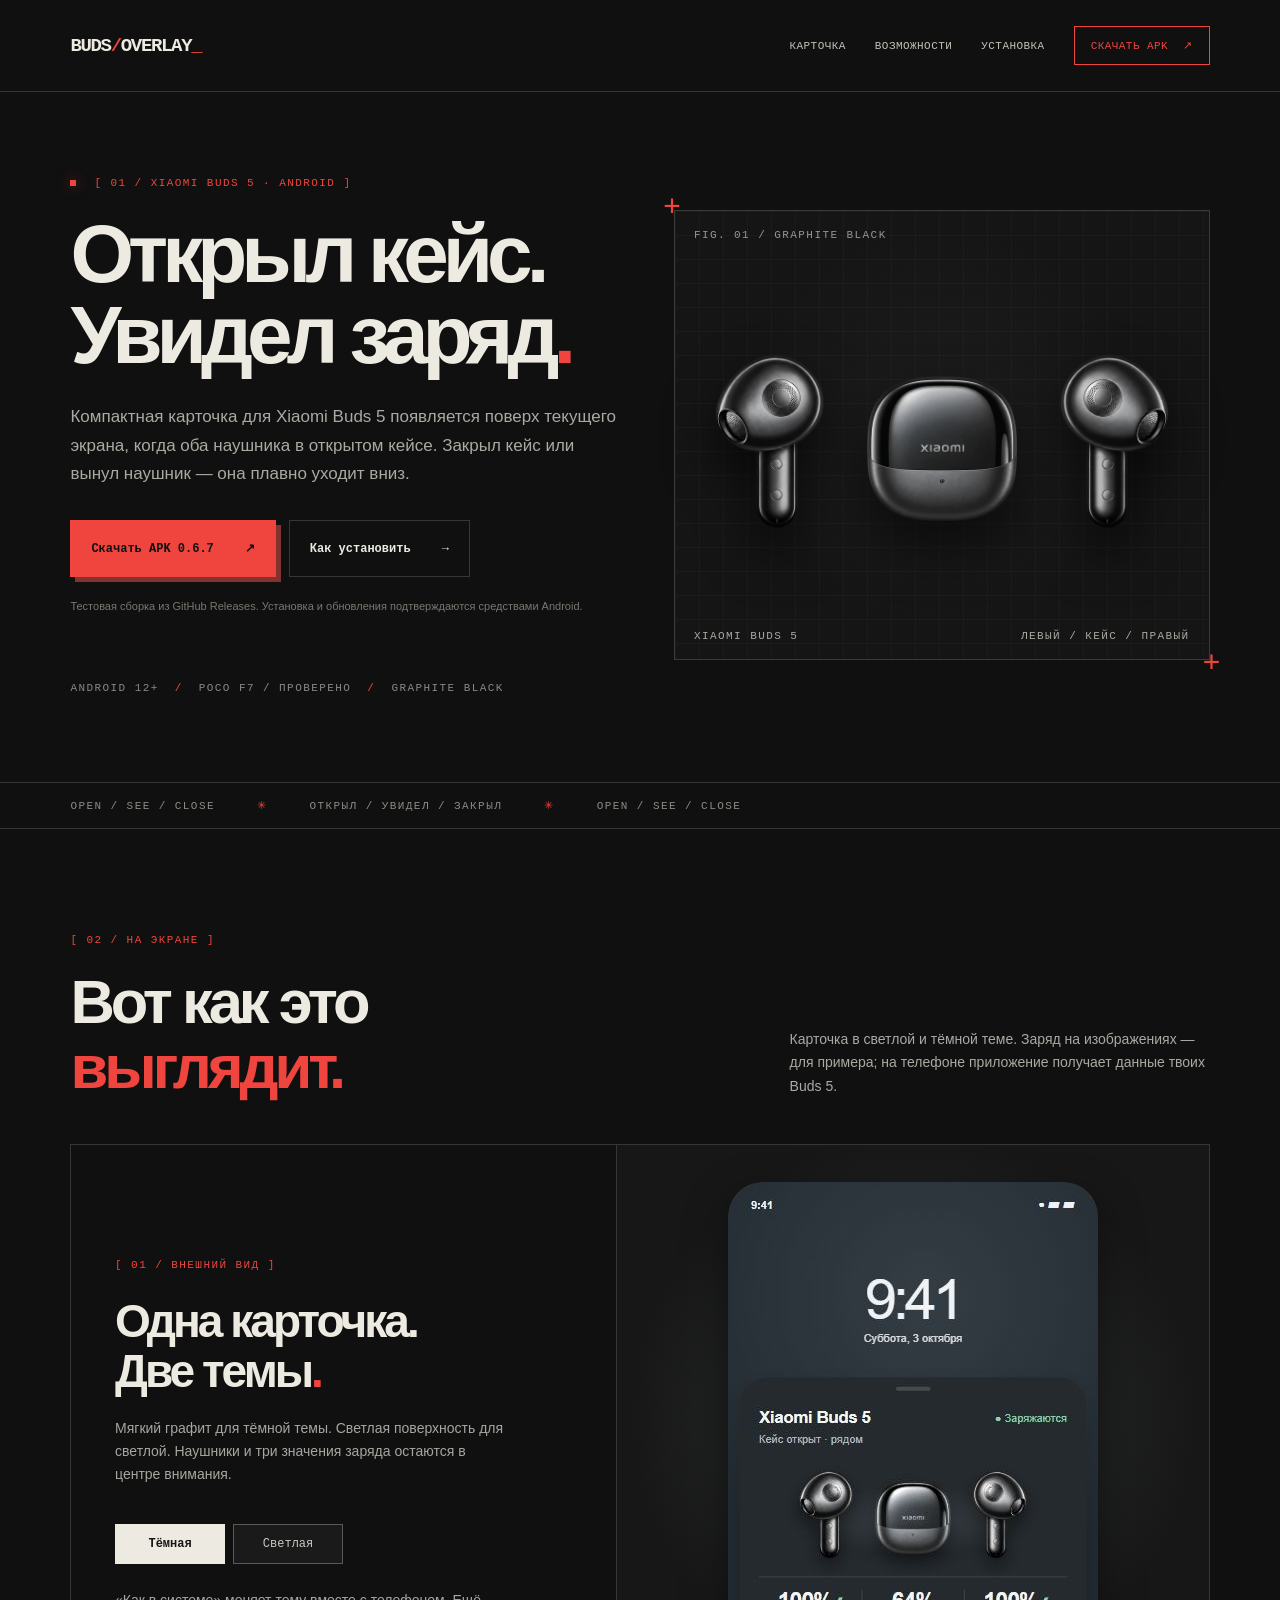
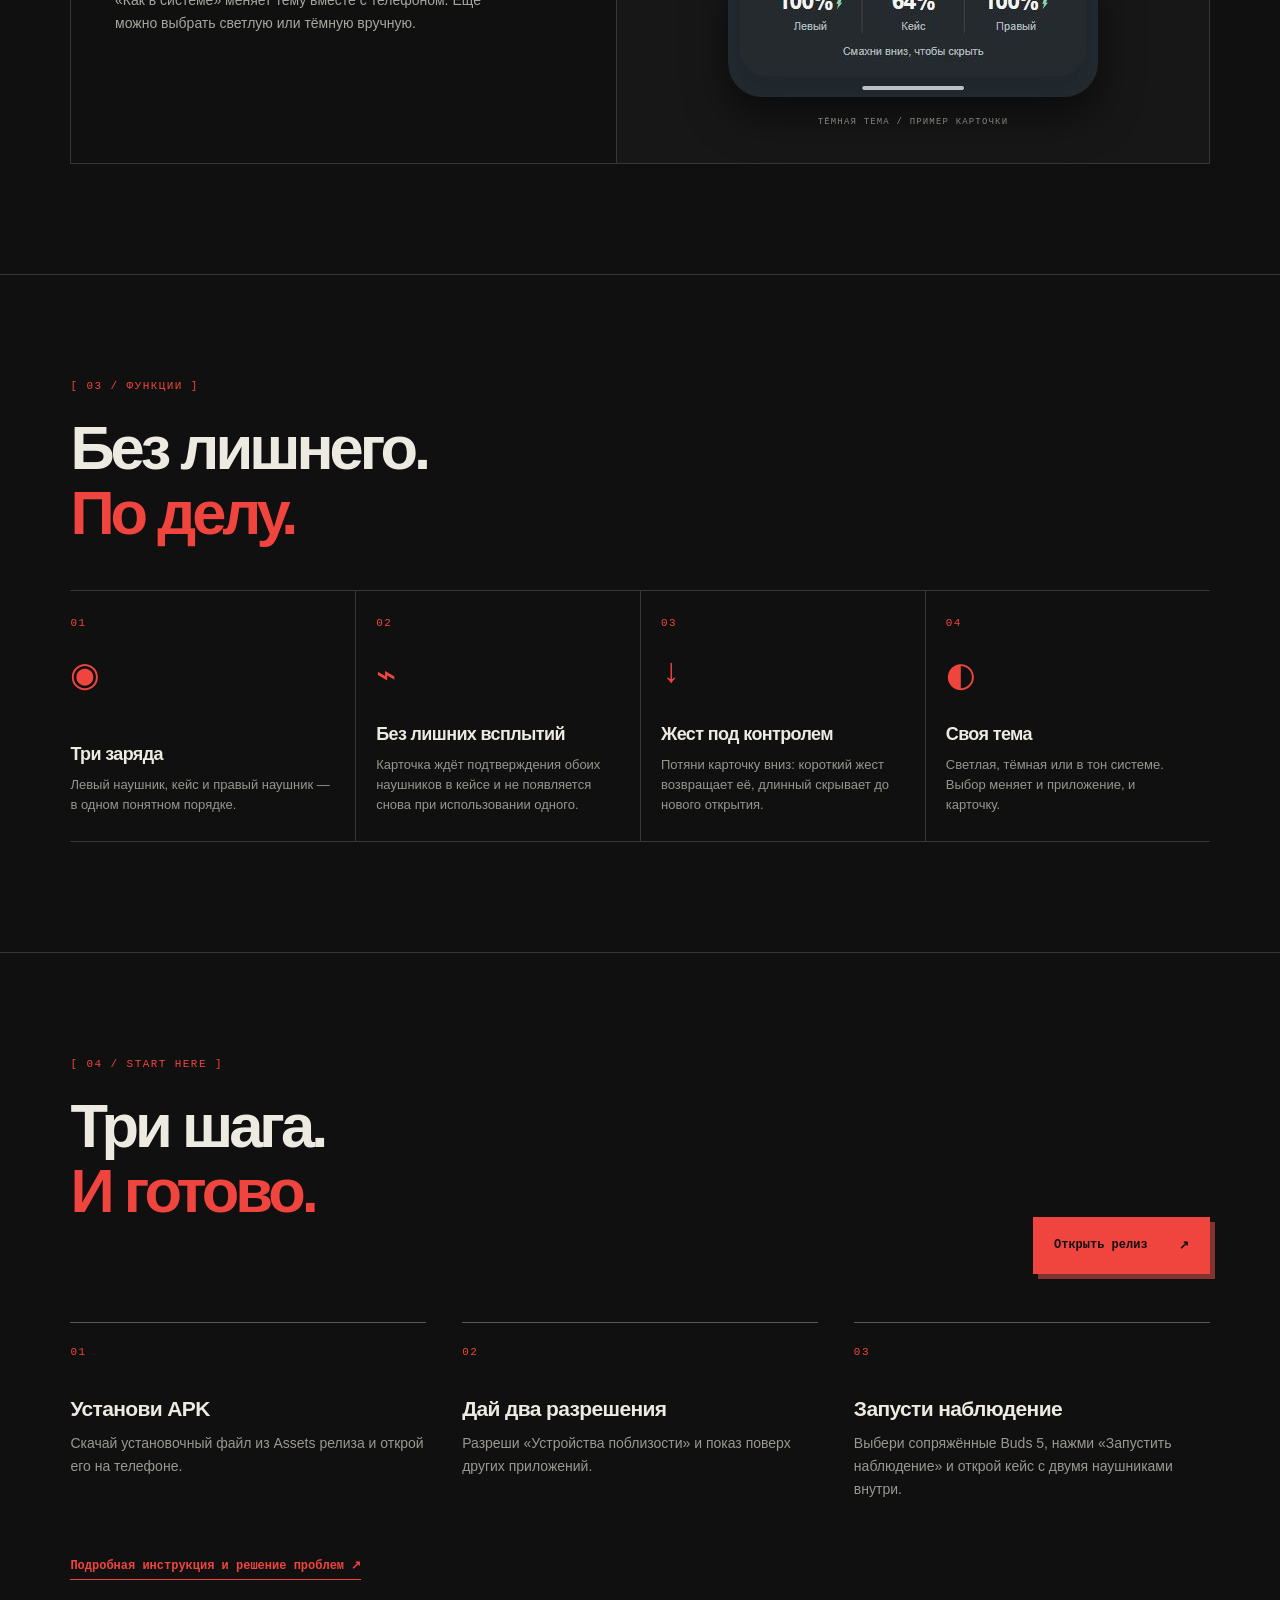
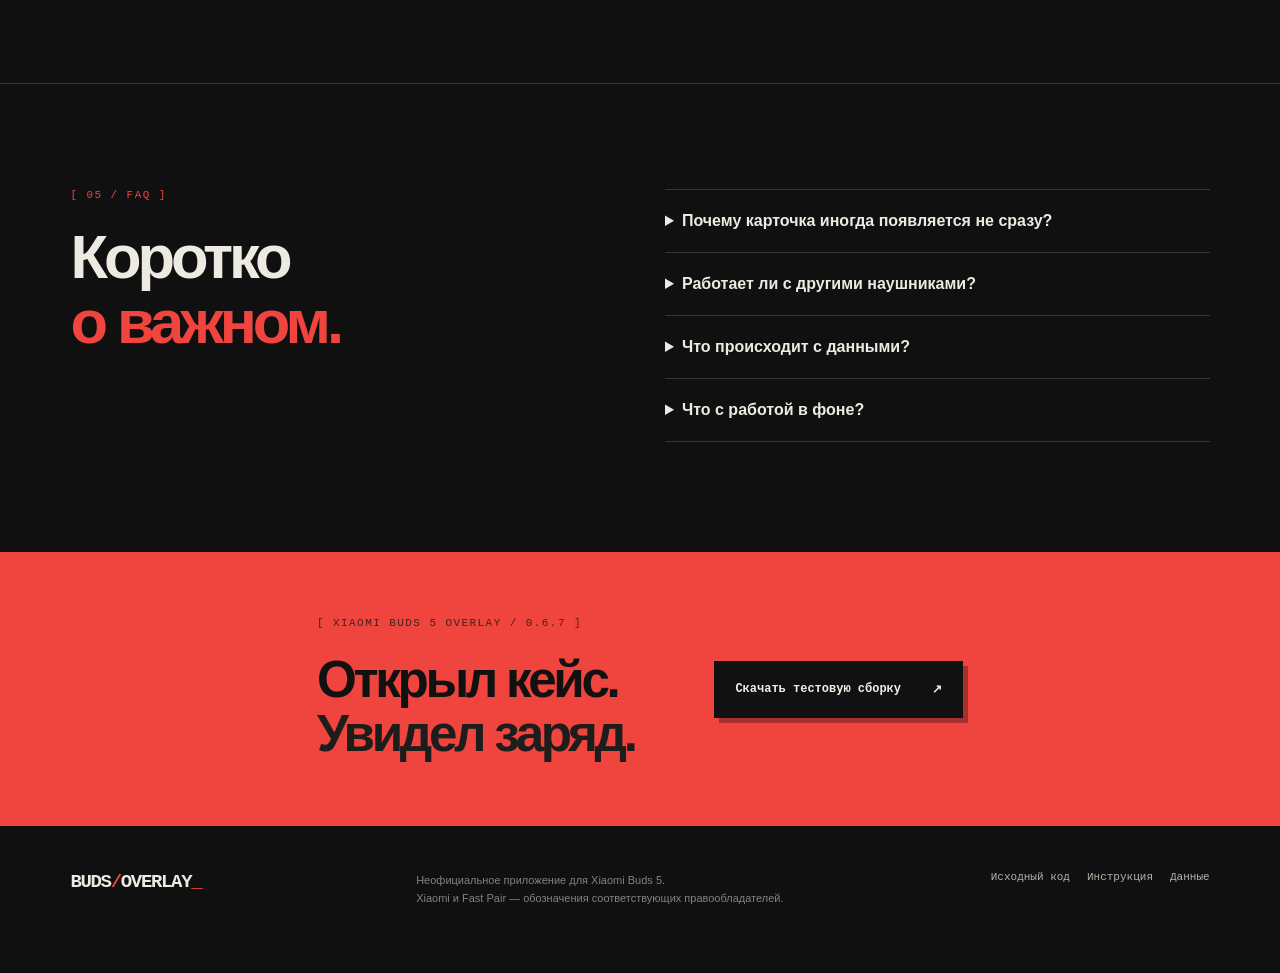
==== commit dafe6a50: "Rename application to Xiaomi Buds 5 Overlay and prepare 0.6.7" ====
--- a/landing/index.html
+++ b/landing/index.html
@@ -5,7 +5,7 @@
   <meta name="viewport" content="width=device-width, initial-scale=1">
     <meta name="theme-color" content="#101010">
   <meta name="description" content="Карточка заряда Xiaomi Buds 5 на Android: открыл кейс — увидел заряд левого наушника, кейса и правого наушника.">
-  <title>Buds Curtain — заряд Xiaomi Buds 5 без лишних действий</title>
+  <title>Xiaomi Buds 5 Overlay — заряд Xiaomi Buds 5 без лишних действий</title>
   <link rel="icon" type="image/svg+xml" href="favicon.svg">
   <link rel="stylesheet" href="styles.css?v=2">
   <script src="script.js?v=2" defer></script>
@@ -13,8 +13,8 @@
 <body>
   <a class="skip" href="#main">К содержимому</a>
     <header class="site-header">
-    <a class="wordmark" href="#top" aria-label="Buds Curtain, наверх"><span>BUDS<span class="wordmark-muted">/</span>CURTAIN<span class="wordmark-cursor">_</span></span></a>
-    <nav aria-label="Основная навигация"><a href="#preview">Карточка</a><a href="#details">Возможности</a><a href="#install">Установка</a><a class="nav-download" href="https://github.com/cveloy102/buds-curtain/releases/tag/v0.6.6">Скачать APK <span aria-hidden="true">↗</span></a></nav>
+    <a class="wordmark" href="#top" aria-label="Xiaomi Buds 5 Overlay, наверх"><span>BUDS<span class="wordmark-muted">/</span>OVERLAY<span class="wordmark-cursor">_</span></span></a>
+    <nav aria-label="Основная навигация"><a href="#preview">Карточка</a><a href="#details">Возможности</a><a href="#install">Установка</a><a class="nav-download" href="https://github.com/cveloy102/buds-curtain/releases/tag/v0.6.7">Скачать APK <span aria-hidden="true">↗</span></a></nav>
   </header>
 
   <main id="main">
@@ -24,7 +24,7 @@
         <h1 id="hero-title">Открыл кейс.<br><em>Увидел заряд<span class="signal-stop">.</span></em></h1>
         <p class="hero-lead">Компактная карточка для Xiaomi Buds 5 появляется поверх текущего экрана, когда оба наушника в открытом кейсе. Закрыл кейс или вынул наушник — она плавно уходит вниз.</p>
         <div class="hero-actions">
-          <a class="button button-primary" href="https://github.com/cveloy102/buds-curtain/releases/tag/v0.6.6">Скачать APK 0.6.6 <span aria-hidden="true">↗</span></a>
+          <a class="button button-primary" href="https://github.com/cveloy102/buds-curtain/releases/tag/v0.6.7">Скачать APK 0.6.7 <span aria-hidden="true">↗</span></a>
           <a class="button button-outline" href="https://github.com/cveloy102/buds-curtain/blob/main/docs/usage.md">Как установить <span aria-hidden="true">→</span></a>
         </div>
         <p class="access-note">Тестовая сборка из GitHub Releases. Установка и обновления подтверждаются средствами Android.</p>
@@ -73,16 +73,16 @@
     </section>
 
     <section class="install section-wrap" id="install" aria-labelledby="install-title">
-      <div class="install-head"><div><p class="eyebrow">[ 04 / START HERE ]</p><h2 id="install-title">Три шага.<br><em>И готово.</em></h2></div><a class="button button-primary" href="https://github.com/cveloy102/buds-curtain/releases/tag/v0.6.6">Открыть релиз <span aria-hidden="true">↗</span></a></div>
+      <div class="install-head"><div><p class="eyebrow">[ 04 / START HERE ]</p><h2 id="install-title">Три шага.<br><em>И готово.</em></h2></div><a class="button button-primary" href="https://github.com/cveloy102/buds-curtain/releases/tag/v0.6.7">Открыть релиз <span aria-hidden="true">↗</span></a></div>
       <ol class="steps"><li><span>01</span><div><h3>Установи APK</h3><p>Скачай установочный файл из Assets релиза и открой его на телефоне.</p></div></li><li><span>02</span><div><h3>Дай два разрешения</h3><p>Разреши «Устройства поблизости» и показ поверх других приложений.</p></div></li><li><span>03</span><div><h3>Запусти наблюдение</h3><p>Выбери сопряжённые Buds 5, нажми «Запустить наблюдение» и открой кейс с двумя наушниками внутри.</p></div></li></ol>
       <a class="inline-link" href="https://github.com/cveloy102/buds-curtain/blob/main/docs/usage.md">Подробная инструкция и решение проблем <span aria-hidden="true">↗</span></a>
     </section>
 
     <section class="faq section-wrap" aria-labelledby="faq-title"><div><p class="eyebrow">[ 05 / FAQ ]</p><h2 id="faq-title">Коротко<br><em>о важном.</em></h2></div><div class="faq-list"><details><summary>Почему карточка иногда появляется не сразу?</summary><p>Сигнал от левого и правого наушников может прийти в разных Bluetooth-пакетах. Приложение дожидается подтверждения обоих, чтобы не показывать карточку ошибочно при использовании одного наушника.</p></details><details><summary>Работает ли с другими наушниками?</summary><p>Сейчас проверены Xiaomi Buds 5 на POCO F7 с Android 16 / HyperOS 3. Поддержка других моделей не заявлена.</p></details><details><summary>Что происходит с данными?</summary><p>Настройки и журнал хранятся на телефоне. В приложении нет интернет-разрешения или аналитики. <a href="https://github.com/cveloy102/buds-curtain/blob/main/docs/PRIVACY.md">Подробнее о данных и разрешениях ↗</a></p></details><details><summary>Что с работой в фоне?</summary><p>Наблюдение работает через foreground-службу. HyperOS может ограничивать фоновые процессы; при необходимости настрой автозапуск и ограничения батареи для приложения.</p></details></div></section>
 
-    <section class="final-cta section-wrap"><div><p class="eyebrow">[ BUDS CURTAIN / 0.6.6 ]</p><h2>Открыл кейс.<br><em>Увидел заряд.</em></h2></div><a class="button button-primary" href="https://github.com/cveloy102/buds-curtain/releases/tag/v0.6.6">Скачать тестовую сборку <span aria-hidden="true">↗</span></a></section>
+    <section class="final-cta section-wrap"><div><p class="eyebrow">[ XIAOMI BUDS 5 OVERLAY / 0.6.7 ]</p><h2>Открыл кейс.<br><em>Увидел заряд.</em></h2></div><a class="button button-primary" href="https://github.com/cveloy102/buds-curtain/releases/tag/v0.6.7">Скачать тестовую сборку <span aria-hidden="true">↗</span></a></section>
   </main>
 
-  <footer class="site-footer"><div class="wordmark"><span>BUDS<span class="wordmark-muted">/</span>CURTAIN<span class="wordmark-cursor">_</span></span></div><p>Неофициальное приложение для Xiaomi Buds 5.<br>Xiaomi и Fast Pair — обозначения соответствующих правообладателей.</p><div><a href="https://github.com/cveloy102/buds-curtain">Исходный код</a><a href="https://github.com/cveloy102/buds-curtain/blob/main/docs/usage.md">Инструкция</a><a href="https://github.com/cveloy102/buds-curtain/blob/main/docs/PRIVACY.md">Данные</a></div></footer>
+  <footer class="site-footer"><div class="wordmark"><span>BUDS<span class="wordmark-muted">/</span>OVERLAY<span class="wordmark-cursor">_</span></span></div><p>Неофициальное приложение для Xiaomi Buds 5.<br>Xiaomi и Fast Pair — обозначения соответствующих правообладателей.</p><div><a href="https://github.com/cveloy102/buds-curtain">Исходный код</a><a href="https://github.com/cveloy102/buds-curtain/blob/main/docs/usage.md">Инструкция</a><a href="https://github.com/cveloy102/buds-curtain/blob/main/docs/PRIVACY.md">Данные</a></div></footer>
 </body>
 </html>
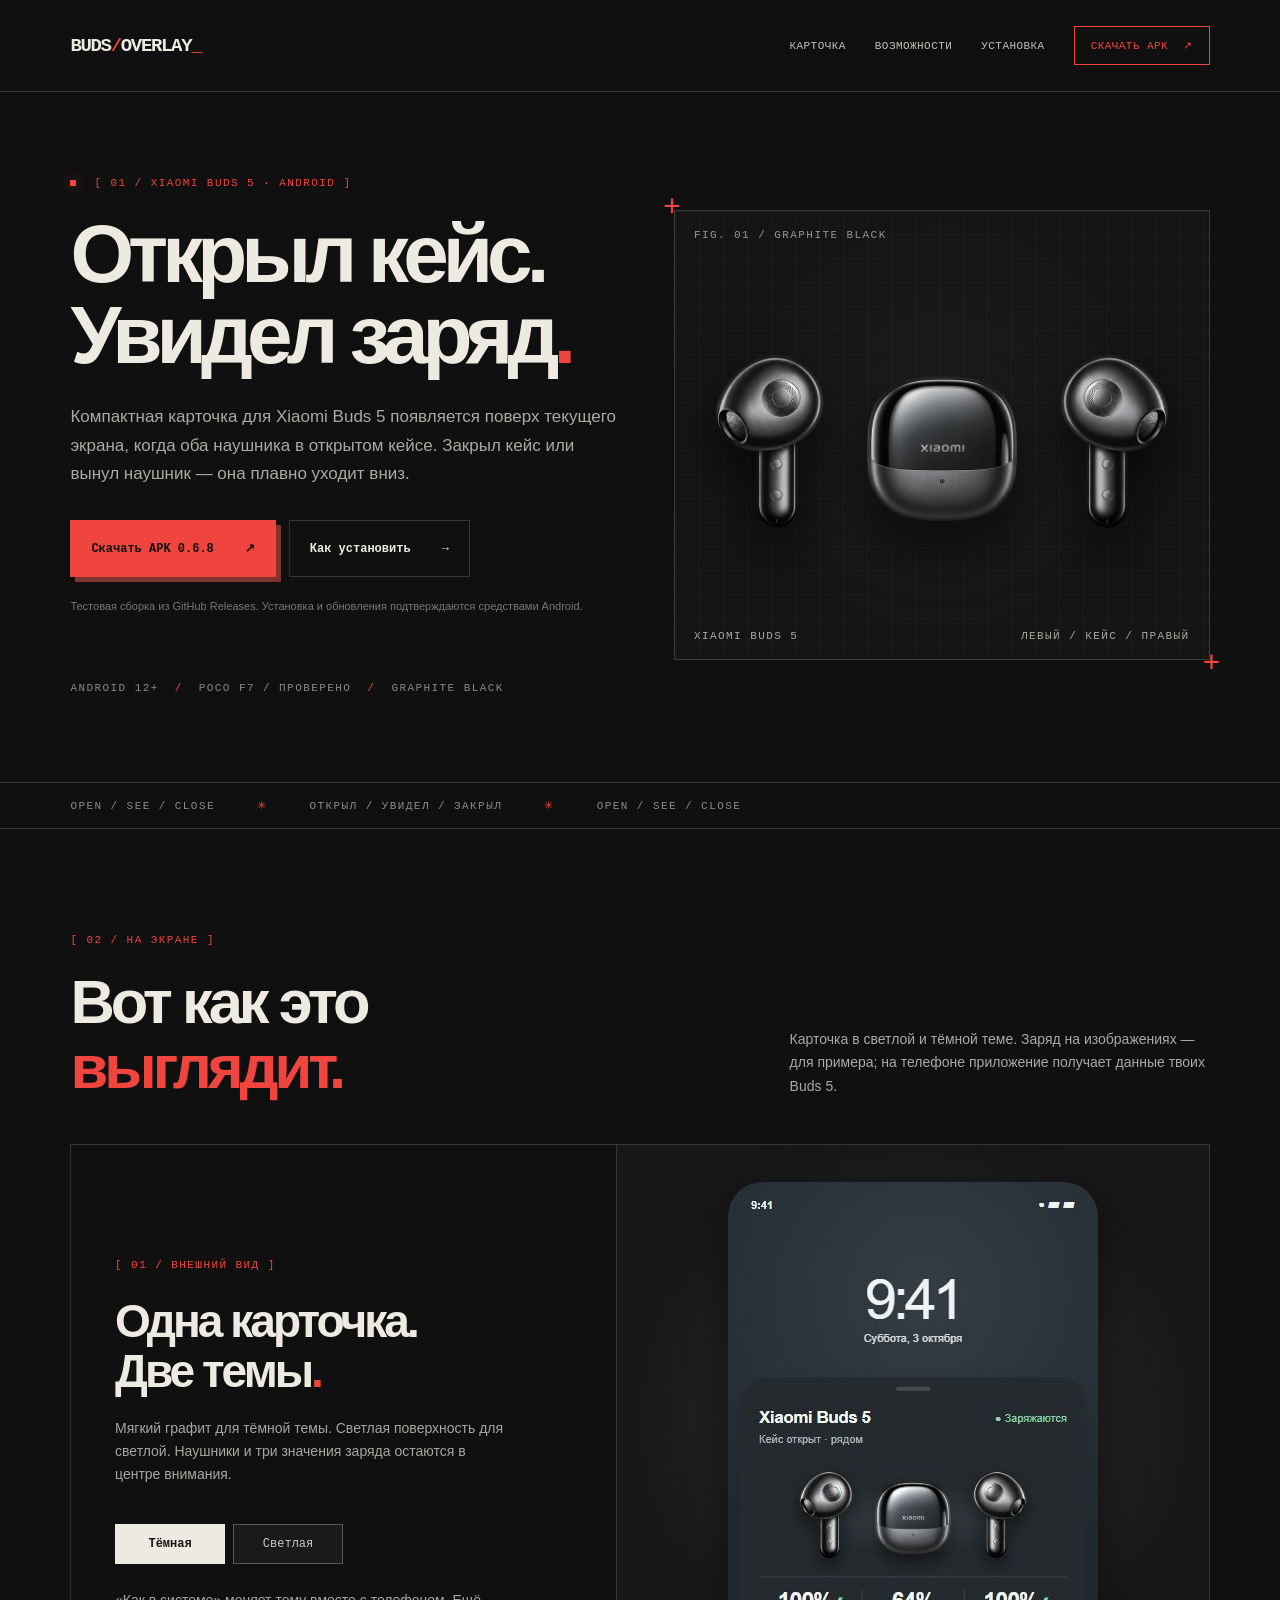
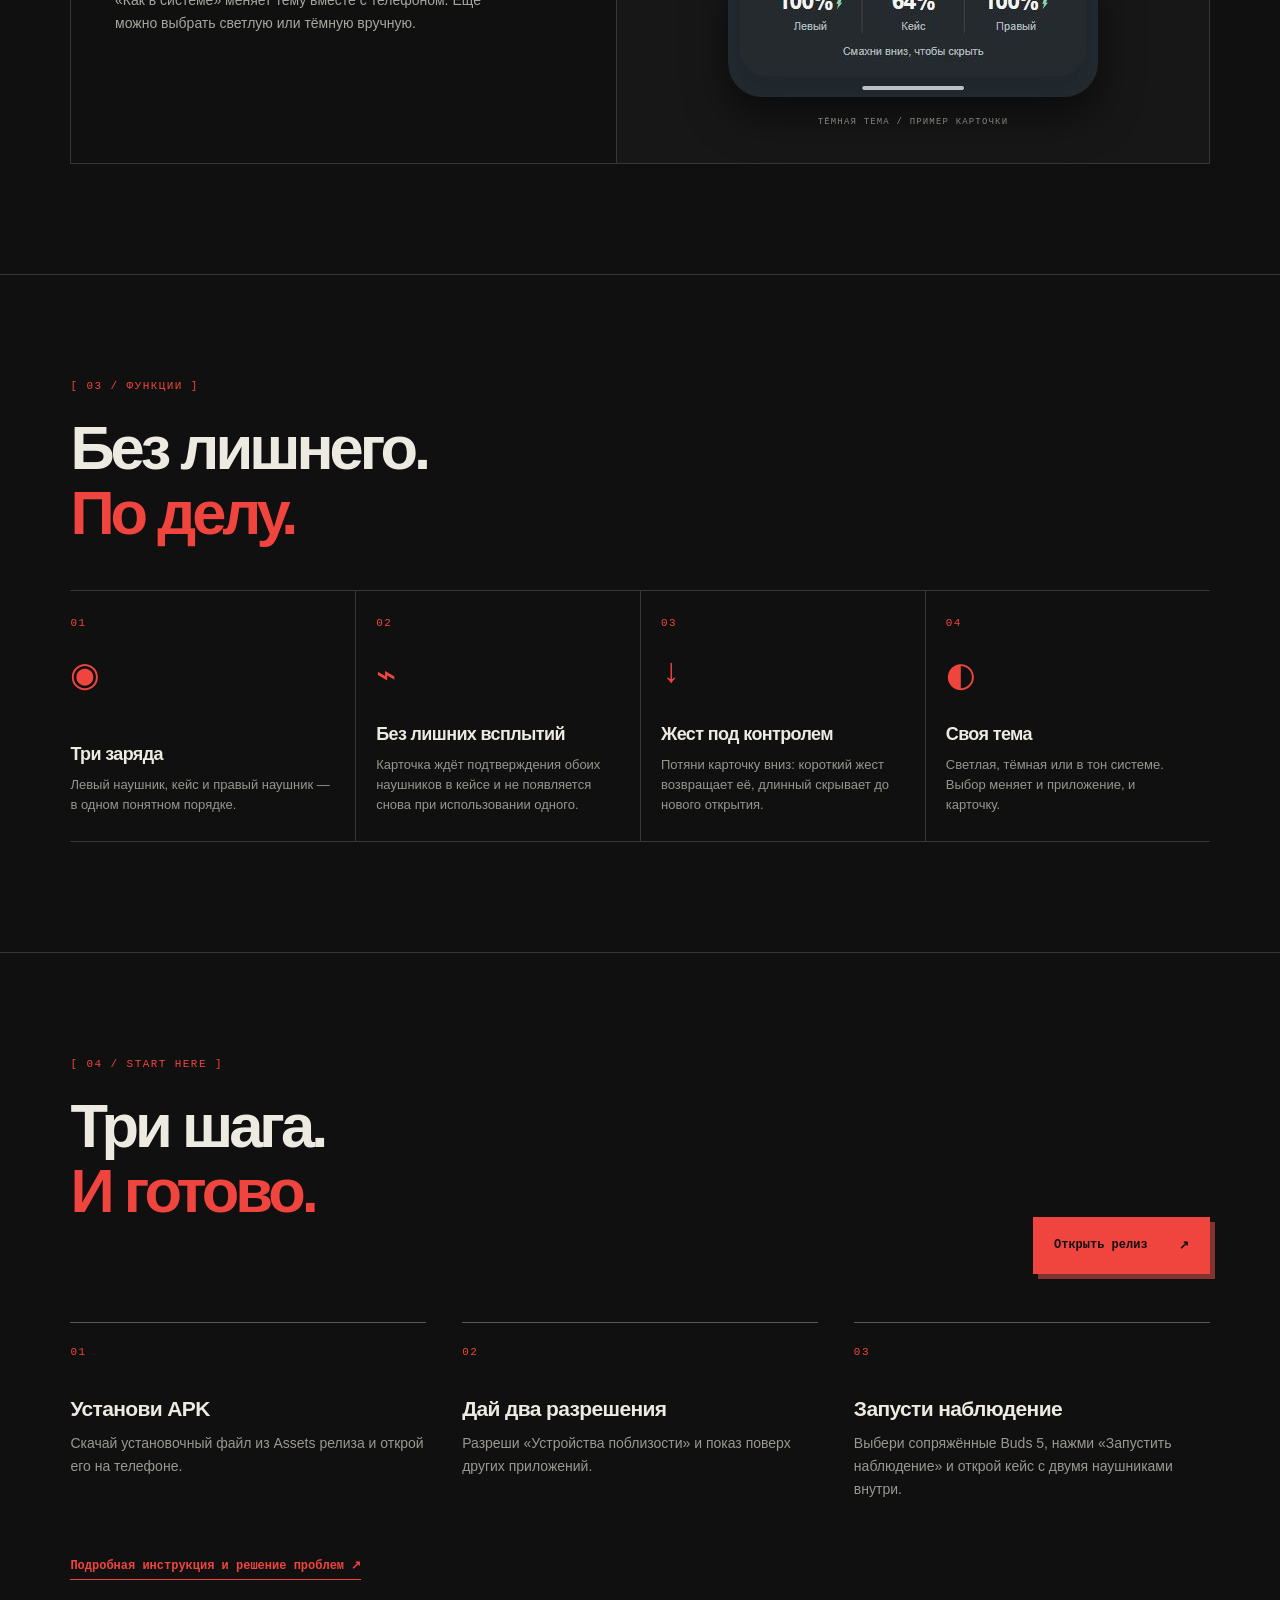
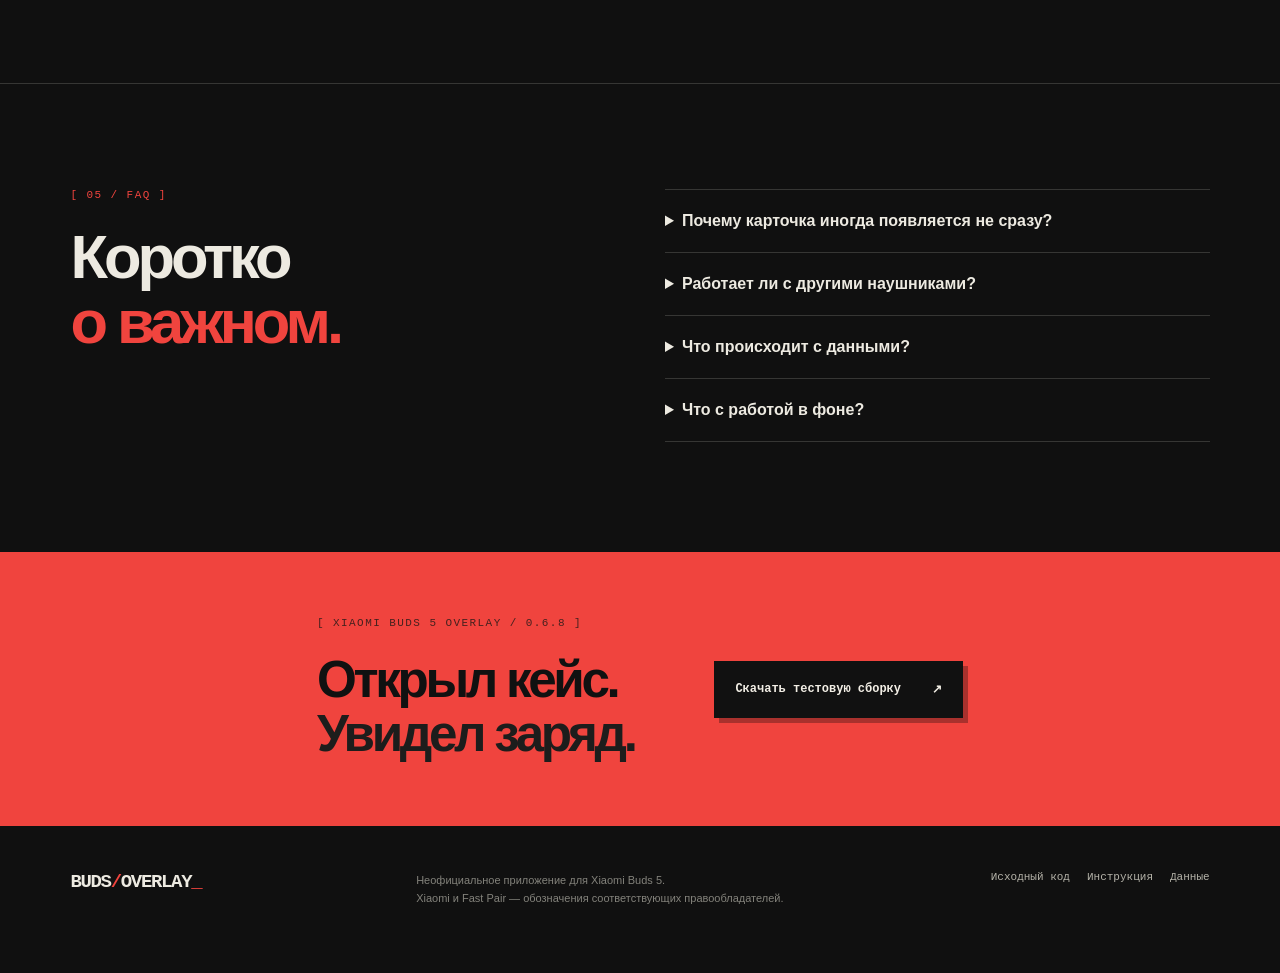
==== commit 77c1e7ae: "Handle lost BLE scans and diagnose silent HyperOS rejection in 0.6.8" ====
--- a/landing/index.html
+++ b/landing/index.html
@@ -14,7 +14,7 @@
   <a class="skip" href="#main">К содержимому</a>
     <header class="site-header">
     <a class="wordmark" href="#top" aria-label="Xiaomi Buds 5 Overlay, наверх"><span>BUDS<span class="wordmark-muted">/</span>OVERLAY<span class="wordmark-cursor">_</span></span></a>
-    <nav aria-label="Основная навигация"><a href="#preview">Карточка</a><a href="#details">Возможности</a><a href="#install">Установка</a><a class="nav-download" href="https://github.com/cveloy102/buds-curtain/releases/tag/v0.6.7">Скачать APK <span aria-hidden="true">↗</span></a></nav>
+    <nav aria-label="Основная навигация"><a href="#preview">Карточка</a><a href="#details">Возможности</a><a href="#install">Установка</a><a class="nav-download" href="https://github.com/cveloy102/buds-curtain/releases/tag/v0.6.8">Скачать APK <span aria-hidden="true">↗</span></a></nav>
   </header>
 
   <main id="main">
@@ -24,7 +24,7 @@
         <h1 id="hero-title">Открыл кейс.<br><em>Увидел заряд<span class="signal-stop">.</span></em></h1>
         <p class="hero-lead">Компактная карточка для Xiaomi Buds 5 появляется поверх текущего экрана, когда оба наушника в открытом кейсе. Закрыл кейс или вынул наушник — она плавно уходит вниз.</p>
         <div class="hero-actions">
-          <a class="button button-primary" href="https://github.com/cveloy102/buds-curtain/releases/tag/v0.6.7">Скачать APK 0.6.7 <span aria-hidden="true">↗</span></a>
+          <a class="button button-primary" href="https://github.com/cveloy102/buds-curtain/releases/tag/v0.6.8">Скачать APK 0.6.8 <span aria-hidden="true">↗</span></a>
           <a class="button button-outline" href="https://github.com/cveloy102/buds-curtain/blob/main/docs/usage.md">Как установить <span aria-hidden="true">→</span></a>
         </div>
         <p class="access-note">Тестовая сборка из GitHub Releases. Установка и обновления подтверждаются средствами Android.</p>
@@ -73,14 +73,14 @@
     </section>
 
     <section class="install section-wrap" id="install" aria-labelledby="install-title">
-      <div class="install-head"><div><p class="eyebrow">[ 04 / START HERE ]</p><h2 id="install-title">Три шага.<br><em>И готово.</em></h2></div><a class="button button-primary" href="https://github.com/cveloy102/buds-curtain/releases/tag/v0.6.7">Открыть релиз <span aria-hidden="true">↗</span></a></div>
+      <div class="install-head"><div><p class="eyebrow">[ 04 / START HERE ]</p><h2 id="install-title">Три шага.<br><em>И готово.</em></h2></div><a class="button button-primary" href="https://github.com/cveloy102/buds-curtain/releases/tag/v0.6.8">Открыть релиз <span aria-hidden="true">↗</span></a></div>
       <ol class="steps"><li><span>01</span><div><h3>Установи APK</h3><p>Скачай установочный файл из Assets релиза и открой его на телефоне.</p></div></li><li><span>02</span><div><h3>Дай два разрешения</h3><p>Разреши «Устройства поблизости» и показ поверх других приложений.</p></div></li><li><span>03</span><div><h3>Запусти наблюдение</h3><p>Выбери сопряжённые Buds 5, нажми «Запустить наблюдение» и открой кейс с двумя наушниками внутри.</p></div></li></ol>
       <a class="inline-link" href="https://github.com/cveloy102/buds-curtain/blob/main/docs/usage.md">Подробная инструкция и решение проблем <span aria-hidden="true">↗</span></a>
     </section>
 
     <section class="faq section-wrap" aria-labelledby="faq-title"><div><p class="eyebrow">[ 05 / FAQ ]</p><h2 id="faq-title">Коротко<br><em>о важном.</em></h2></div><div class="faq-list"><details><summary>Почему карточка иногда появляется не сразу?</summary><p>Сигнал от левого и правого наушников может прийти в разных Bluetooth-пакетах. Приложение дожидается подтверждения обоих, чтобы не показывать карточку ошибочно при использовании одного наушника.</p></details><details><summary>Работает ли с другими наушниками?</summary><p>Сейчас проверены Xiaomi Buds 5 на POCO F7 с Android 16 / HyperOS 3. Поддержка других моделей не заявлена.</p></details><details><summary>Что происходит с данными?</summary><p>Настройки и журнал хранятся на телефоне. В приложении нет интернет-разрешения или аналитики. <a href="https://github.com/cveloy102/buds-curtain/blob/main/docs/PRIVACY.md">Подробнее о данных и разрешениях ↗</a></p></details><details><summary>Что с работой в фоне?</summary><p>Наблюдение работает через foreground-службу. HyperOS может ограничивать фоновые процессы; при необходимости настрой автозапуск и ограничения батареи для приложения.</p></details></div></section>
 
-    <section class="final-cta section-wrap"><div><p class="eyebrow">[ XIAOMI BUDS 5 OVERLAY / 0.6.7 ]</p><h2>Открыл кейс.<br><em>Увидел заряд.</em></h2></div><a class="button button-primary" href="https://github.com/cveloy102/buds-curtain/releases/tag/v0.6.7">Скачать тестовую сборку <span aria-hidden="true">↗</span></a></section>
+    <section class="final-cta section-wrap"><div><p class="eyebrow">[ XIAOMI BUDS 5 OVERLAY / 0.6.8 ]</p><h2>Открыл кейс.<br><em>Увидел заряд.</em></h2></div><a class="button button-primary" href="https://github.com/cveloy102/buds-curtain/releases/tag/v0.6.8">Скачать тестовую сборку <span aria-hidden="true">↗</span></a></section>
   </main>
 
   <footer class="site-footer"><div class="wordmark"><span>BUDS<span class="wordmark-muted">/</span>OVERLAY<span class="wordmark-cursor">_</span></span></div><p>Неофициальное приложение для Xiaomi Buds 5.<br>Xiaomi и Fast Pair — обозначения соответствующих правообладателей.</p><div><a href="https://github.com/cveloy102/buds-curtain">Исходный код</a><a href="https://github.com/cveloy102/buds-curtain/blob/main/docs/usage.md">Инструкция</a><a href="https://github.com/cveloy102/buds-curtain/blob/main/docs/PRIVACY.md">Данные</a></div></footer>
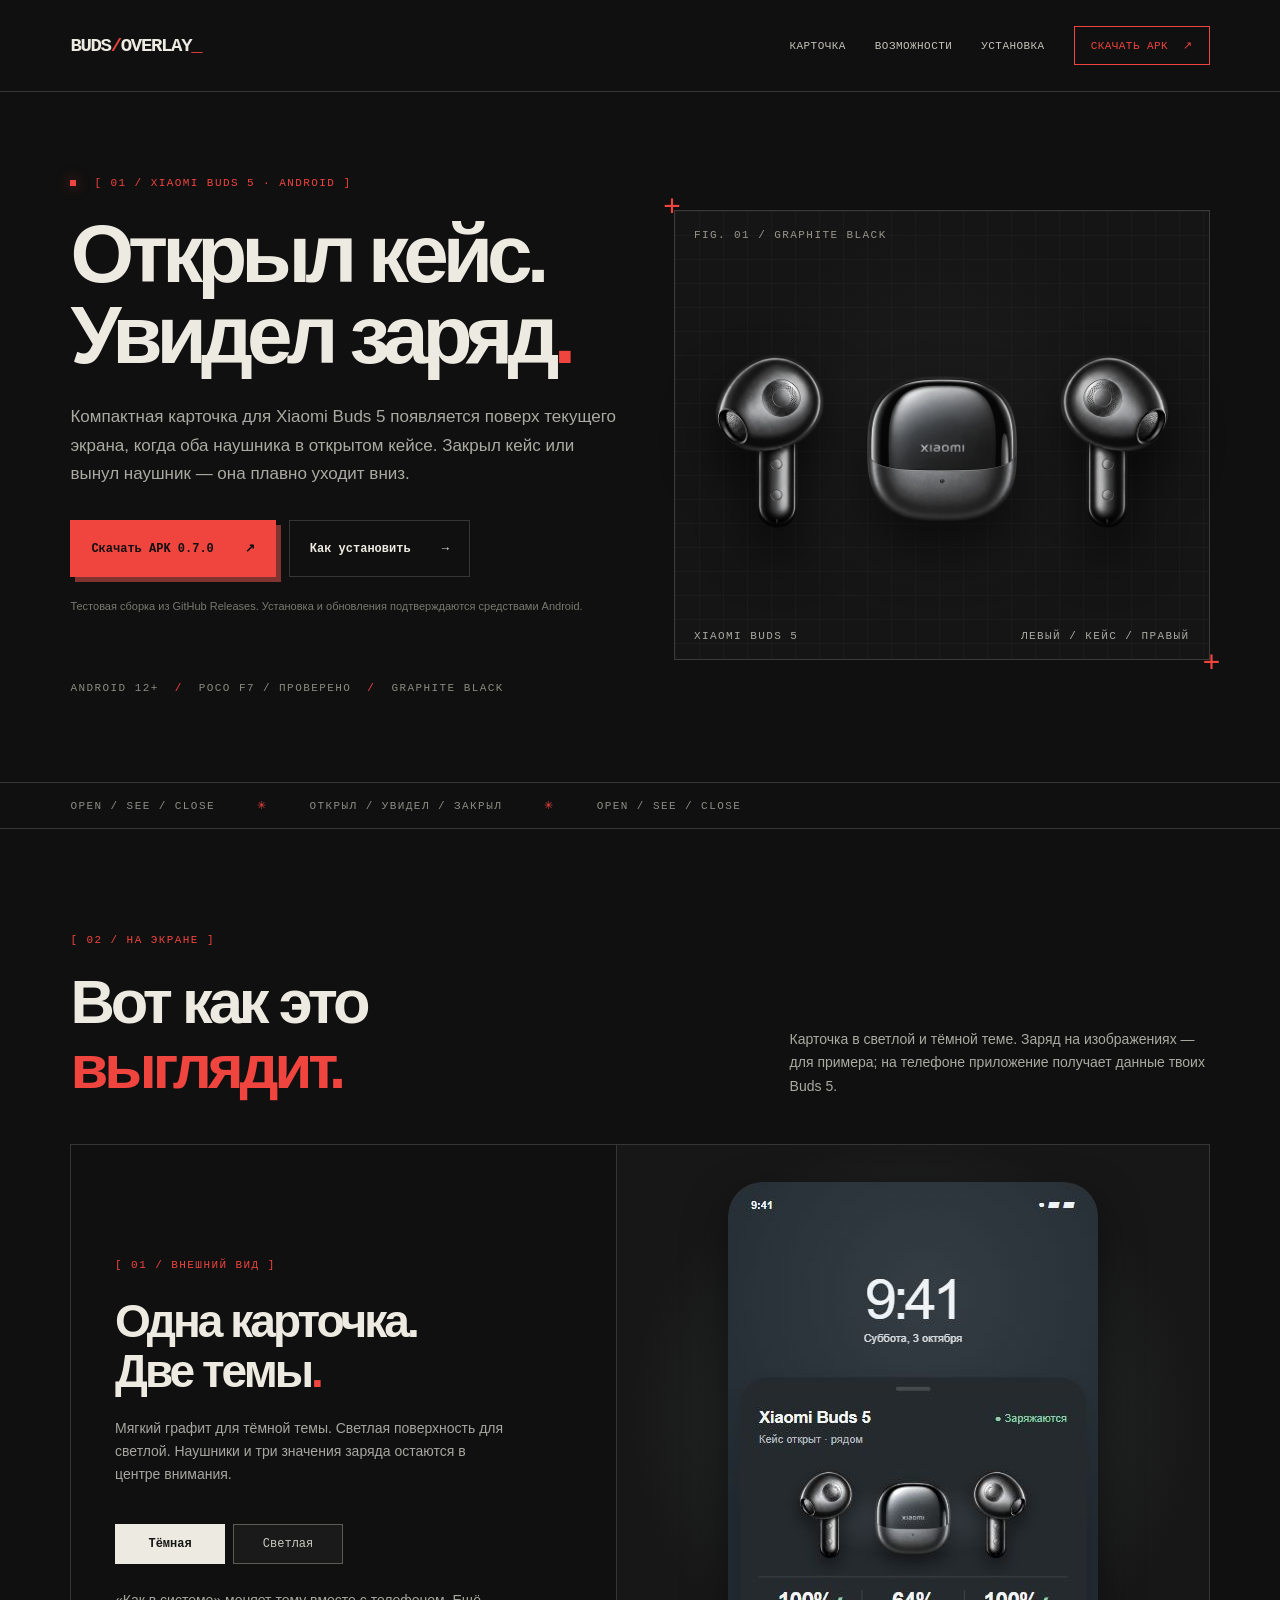
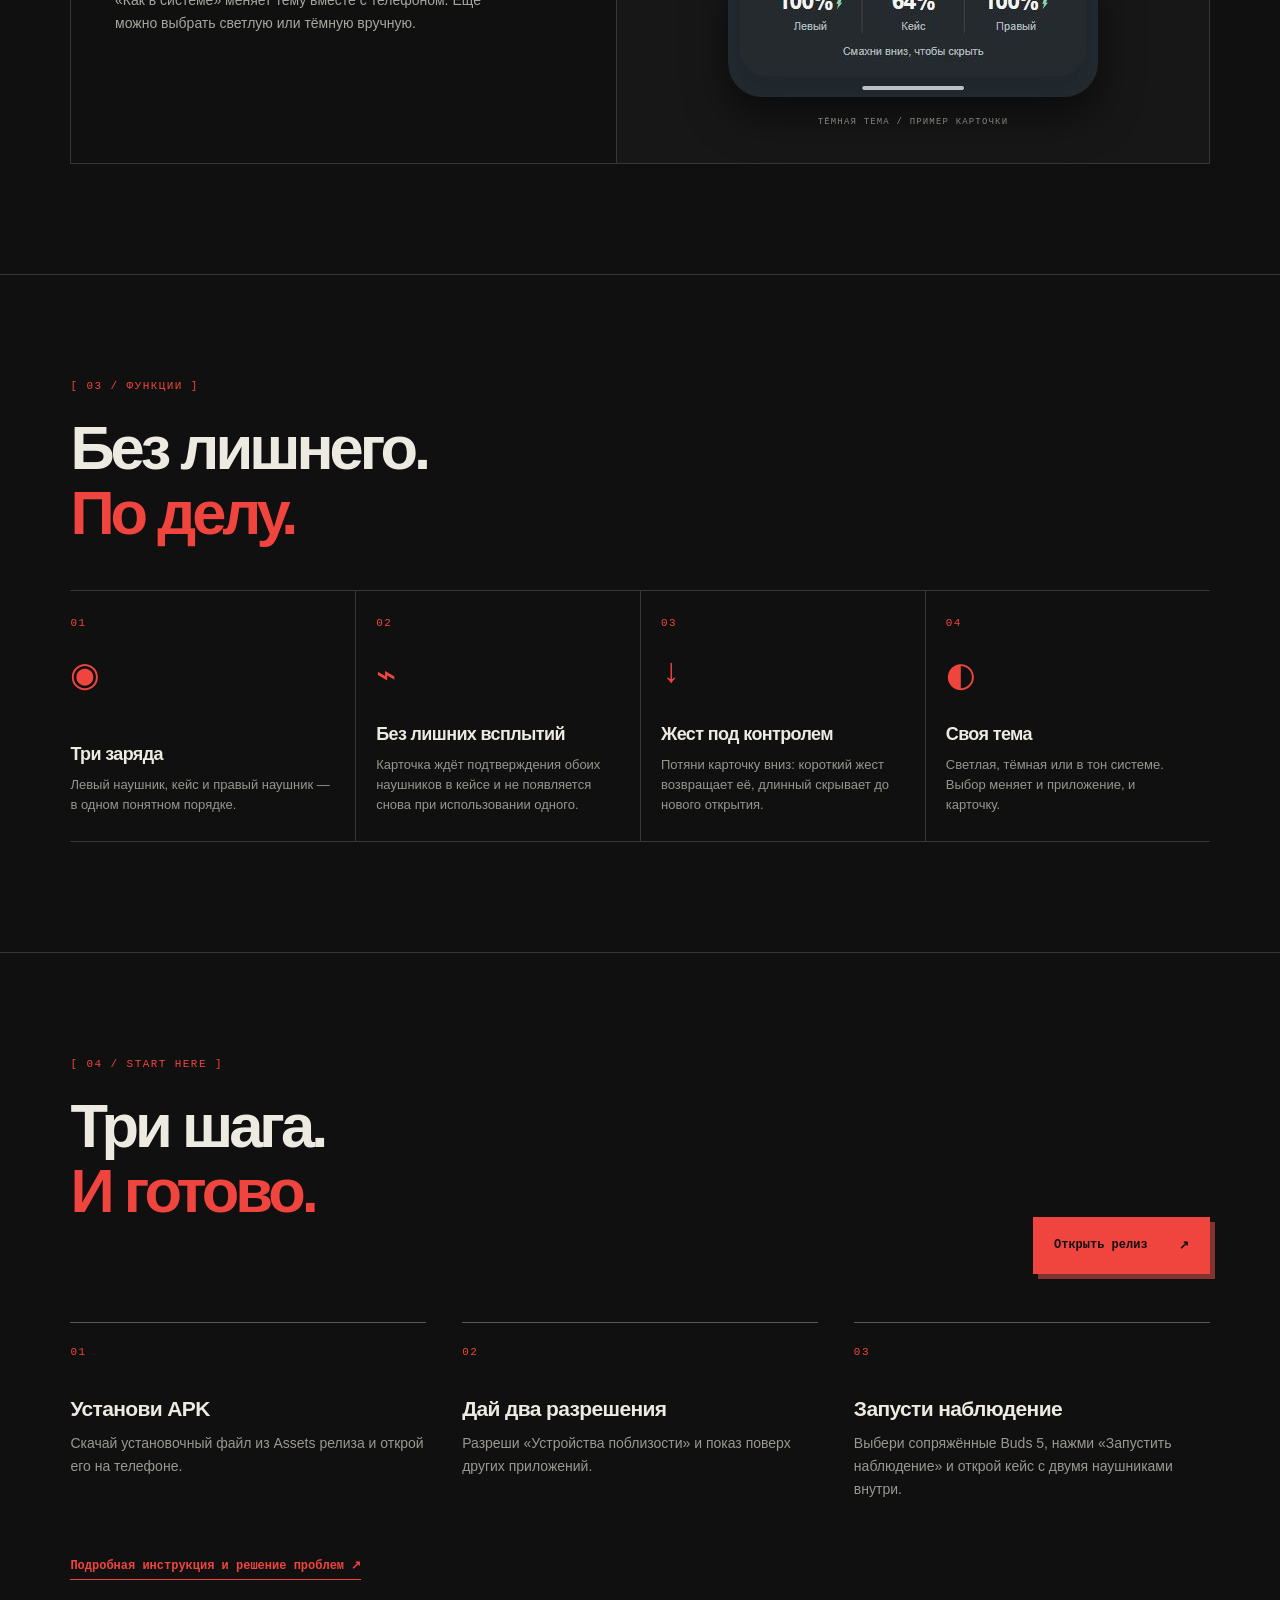
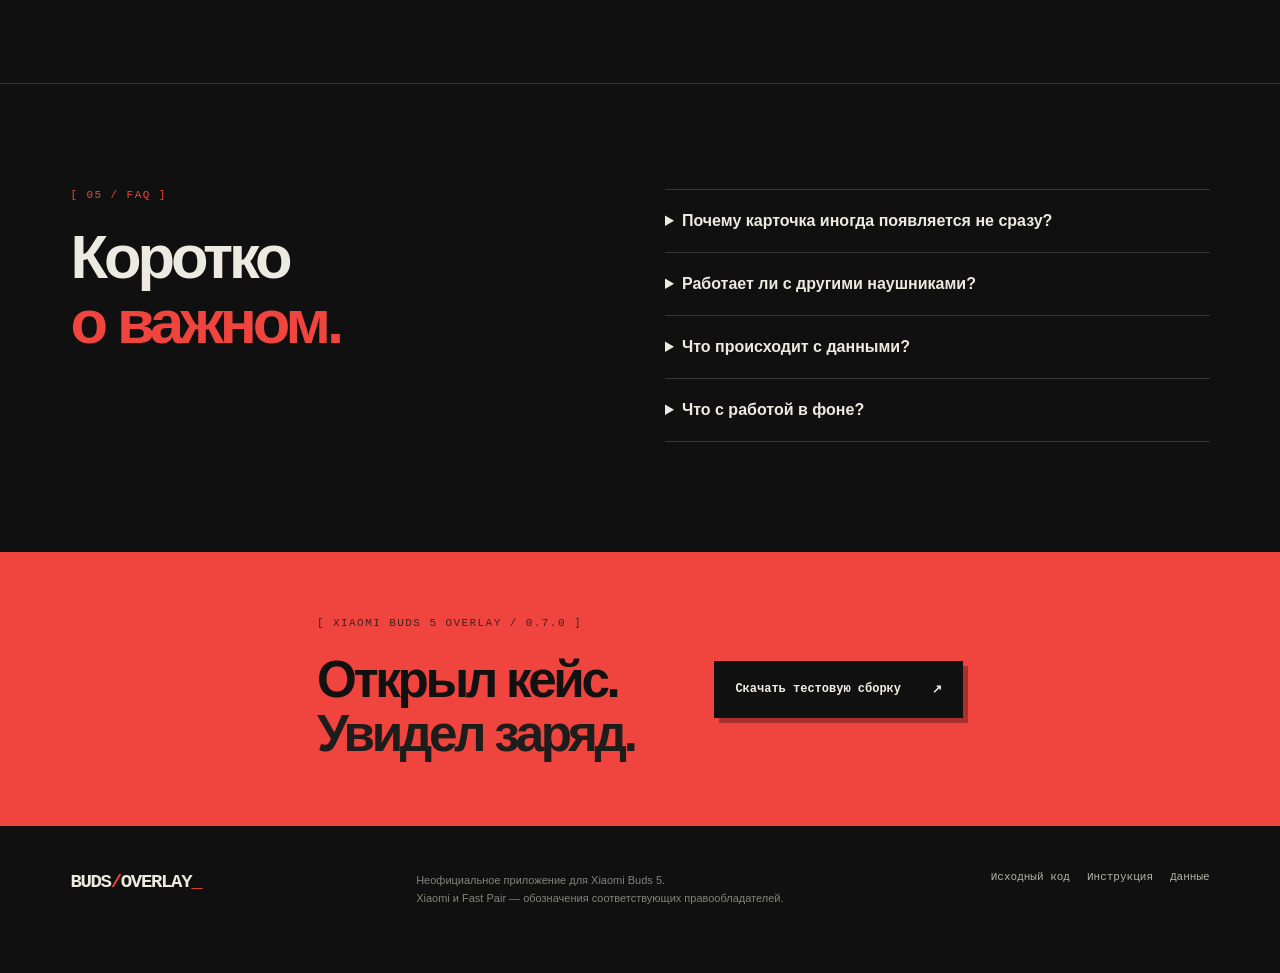
==== commit 9b1f6f62: "Point README, docs and site to release 0.7.0 Co-Authored-By: Claude Sonnet 5.5 <noreply@anthropic.co" ====
--- a/landing/index.html
+++ b/landing/index.html
@@ -14,7 +14,7 @@
   <a class="skip" href="#main">К содержимому</a>
     <header class="site-header">
     <a class="wordmark" href="#top" aria-label="Xiaomi Buds 5 Overlay, наверх"><span>BUDS<span class="wordmark-muted">/</span>OVERLAY<span class="wordmark-cursor">_</span></span></a>
-    <nav aria-label="Основная навигация"><a href="#preview">Карточка</a><a href="#details">Возможности</a><a href="#install">Установка</a><a class="nav-download" href="https://github.com/cveloy102/buds-curtain/releases/tag/v0.6.8">Скачать APK <span aria-hidden="true">↗</span></a></nav>
+    <nav aria-label="Основная навигация"><a href="#preview">Карточка</a><a href="#details">Возможности</a><a href="#install">Установка</a><a class="nav-download" href="https://github.com/cveloy102/buds-curtain/releases/tag/v0.7.0">Скачать APK <span aria-hidden="true">↗</span></a></nav>
   </header>
 
   <main id="main">
@@ -24,7 +24,7 @@
         <h1 id="hero-title">Открыл кейс.<br><em>Увидел заряд<span class="signal-stop">.</span></em></h1>
         <p class="hero-lead">Компактная карточка для Xiaomi Buds 5 появляется поверх текущего экрана, когда оба наушника в открытом кейсе. Закрыл кейс или вынул наушник — она плавно уходит вниз.</p>
         <div class="hero-actions">
-          <a class="button button-primary" href="https://github.com/cveloy102/buds-curtain/releases/tag/v0.6.8">Скачать APK 0.6.8 <span aria-hidden="true">↗</span></a>
+          <a class="button button-primary" href="https://github.com/cveloy102/buds-curtain/releases/tag/v0.7.0">Скачать APK 0.7.0 <span aria-hidden="true">↗</span></a>
           <a class="button button-outline" href="https://github.com/cveloy102/buds-curtain/blob/main/docs/usage.md">Как установить <span aria-hidden="true">→</span></a>
         </div>
         <p class="access-note">Тестовая сборка из GitHub Releases. Установка и обновления подтверждаются средствами Android.</p>
@@ -73,14 +73,14 @@
     </section>
 
     <section class="install section-wrap" id="install" aria-labelledby="install-title">
-      <div class="install-head"><div><p class="eyebrow">[ 04 / START HERE ]</p><h2 id="install-title">Три шага.<br><em>И готово.</em></h2></div><a class="button button-primary" href="https://github.com/cveloy102/buds-curtain/releases/tag/v0.6.8">Открыть релиз <span aria-hidden="true">↗</span></a></div>
+      <div class="install-head"><div><p class="eyebrow">[ 04 / START HERE ]</p><h2 id="install-title">Три шага.<br><em>И готово.</em></h2></div><a class="button button-primary" href="https://github.com/cveloy102/buds-curtain/releases/tag/v0.7.0">Открыть релиз <span aria-hidden="true">↗</span></a></div>
       <ol class="steps"><li><span>01</span><div><h3>Установи APK</h3><p>Скачай установочный файл из Assets релиза и открой его на телефоне.</p></div></li><li><span>02</span><div><h3>Дай два разрешения</h3><p>Разреши «Устройства поблизости» и показ поверх других приложений.</p></div></li><li><span>03</span><div><h3>Запусти наблюдение</h3><p>Выбери сопряжённые Buds 5, нажми «Запустить наблюдение» и открой кейс с двумя наушниками внутри.</p></div></li></ol>
       <a class="inline-link" href="https://github.com/cveloy102/buds-curtain/blob/main/docs/usage.md">Подробная инструкция и решение проблем <span aria-hidden="true">↗</span></a>
     </section>
 
     <section class="faq section-wrap" aria-labelledby="faq-title"><div><p class="eyebrow">[ 05 / FAQ ]</p><h2 id="faq-title">Коротко<br><em>о важном.</em></h2></div><div class="faq-list"><details><summary>Почему карточка иногда появляется не сразу?</summary><p>Сигнал от левого и правого наушников может прийти в разных Bluetooth-пакетах. Приложение дожидается подтверждения обоих, чтобы не показывать карточку ошибочно при использовании одного наушника.</p></details><details><summary>Работает ли с другими наушниками?</summary><p>Сейчас проверены Xiaomi Buds 5 на POCO F7 с Android 16 / HyperOS 3. Поддержка других моделей не заявлена.</p></details><details><summary>Что происходит с данными?</summary><p>Настройки и журнал хранятся на телефоне. В приложении нет интернет-разрешения или аналитики. <a href="https://github.com/cveloy102/buds-curtain/blob/main/docs/PRIVACY.md">Подробнее о данных и разрешениях ↗</a></p></details><details><summary>Что с работой в фоне?</summary><p>Наблюдение работает через foreground-службу. HyperOS может ограничивать фоновые процессы; при необходимости настрой автозапуск и ограничения батареи для приложения.</p></details></div></section>
 
-    <section class="final-cta section-wrap"><div><p class="eyebrow">[ XIAOMI BUDS 5 OVERLAY / 0.6.8 ]</p><h2>Открыл кейс.<br><em>Увидел заряд.</em></h2></div><a class="button button-primary" href="https://github.com/cveloy102/buds-curtain/releases/tag/v0.6.8">Скачать тестовую сборку <span aria-hidden="true">↗</span></a></section>
+    <section class="final-cta section-wrap"><div><p class="eyebrow">[ XIAOMI BUDS 5 OVERLAY / 0.7.0 ]</p><h2>Открыл кейс.<br><em>Увидел заряд.</em></h2></div><a class="button button-primary" href="https://github.com/cveloy102/buds-curtain/releases/tag/v0.7.0">Скачать тестовую сборку <span aria-hidden="true">↗</span></a></section>
   </main>
 
   <footer class="site-footer"><div class="wordmark"><span>BUDS<span class="wordmark-muted">/</span>OVERLAY<span class="wordmark-cursor">_</span></span></div><p>Неофициальное приложение для Xiaomi Buds 5.<br>Xiaomi и Fast Pair — обозначения соответствующих правообладателей.</p><div><a href="https://github.com/cveloy102/buds-curtain">Исходный код</a><a href="https://github.com/cveloy102/buds-curtain/blob/main/docs/usage.md">Инструкция</a><a href="https://github.com/cveloy102/buds-curtain/blob/main/docs/PRIVACY.md">Данные</a></div></footer>
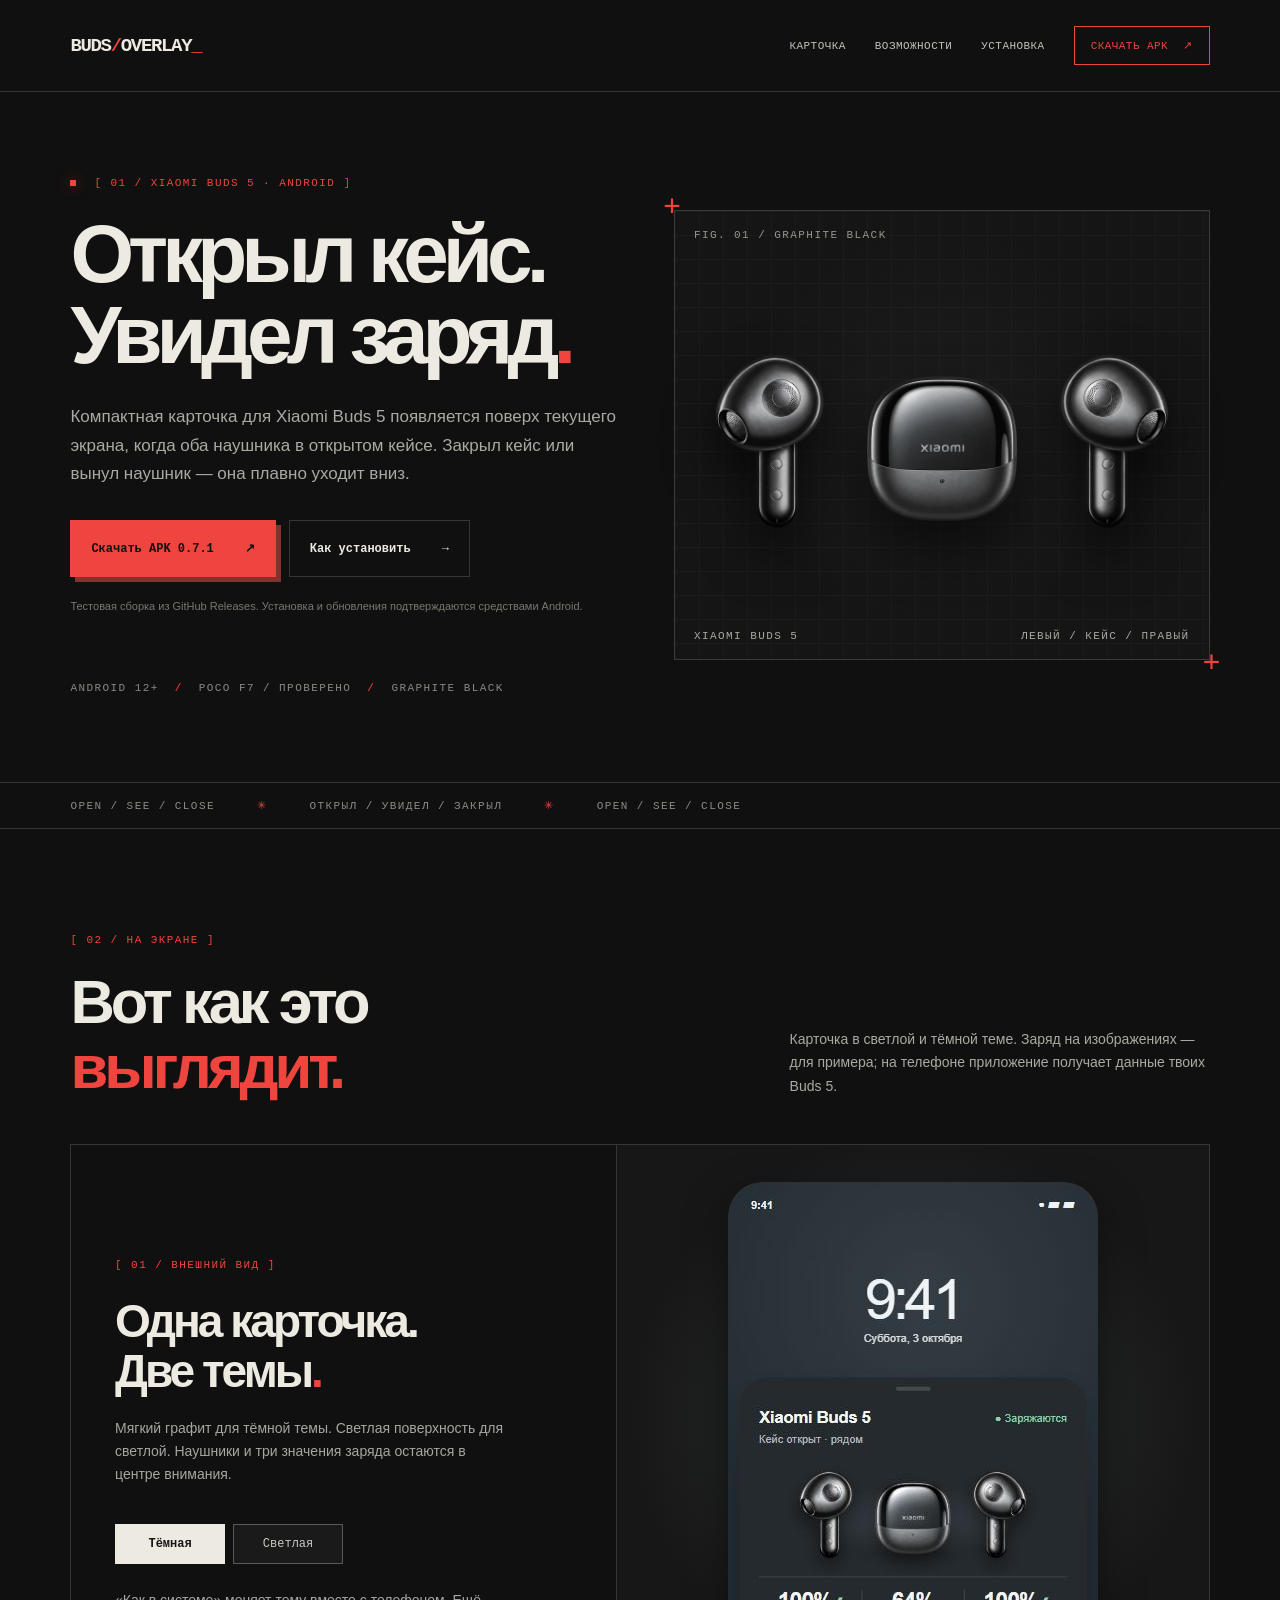
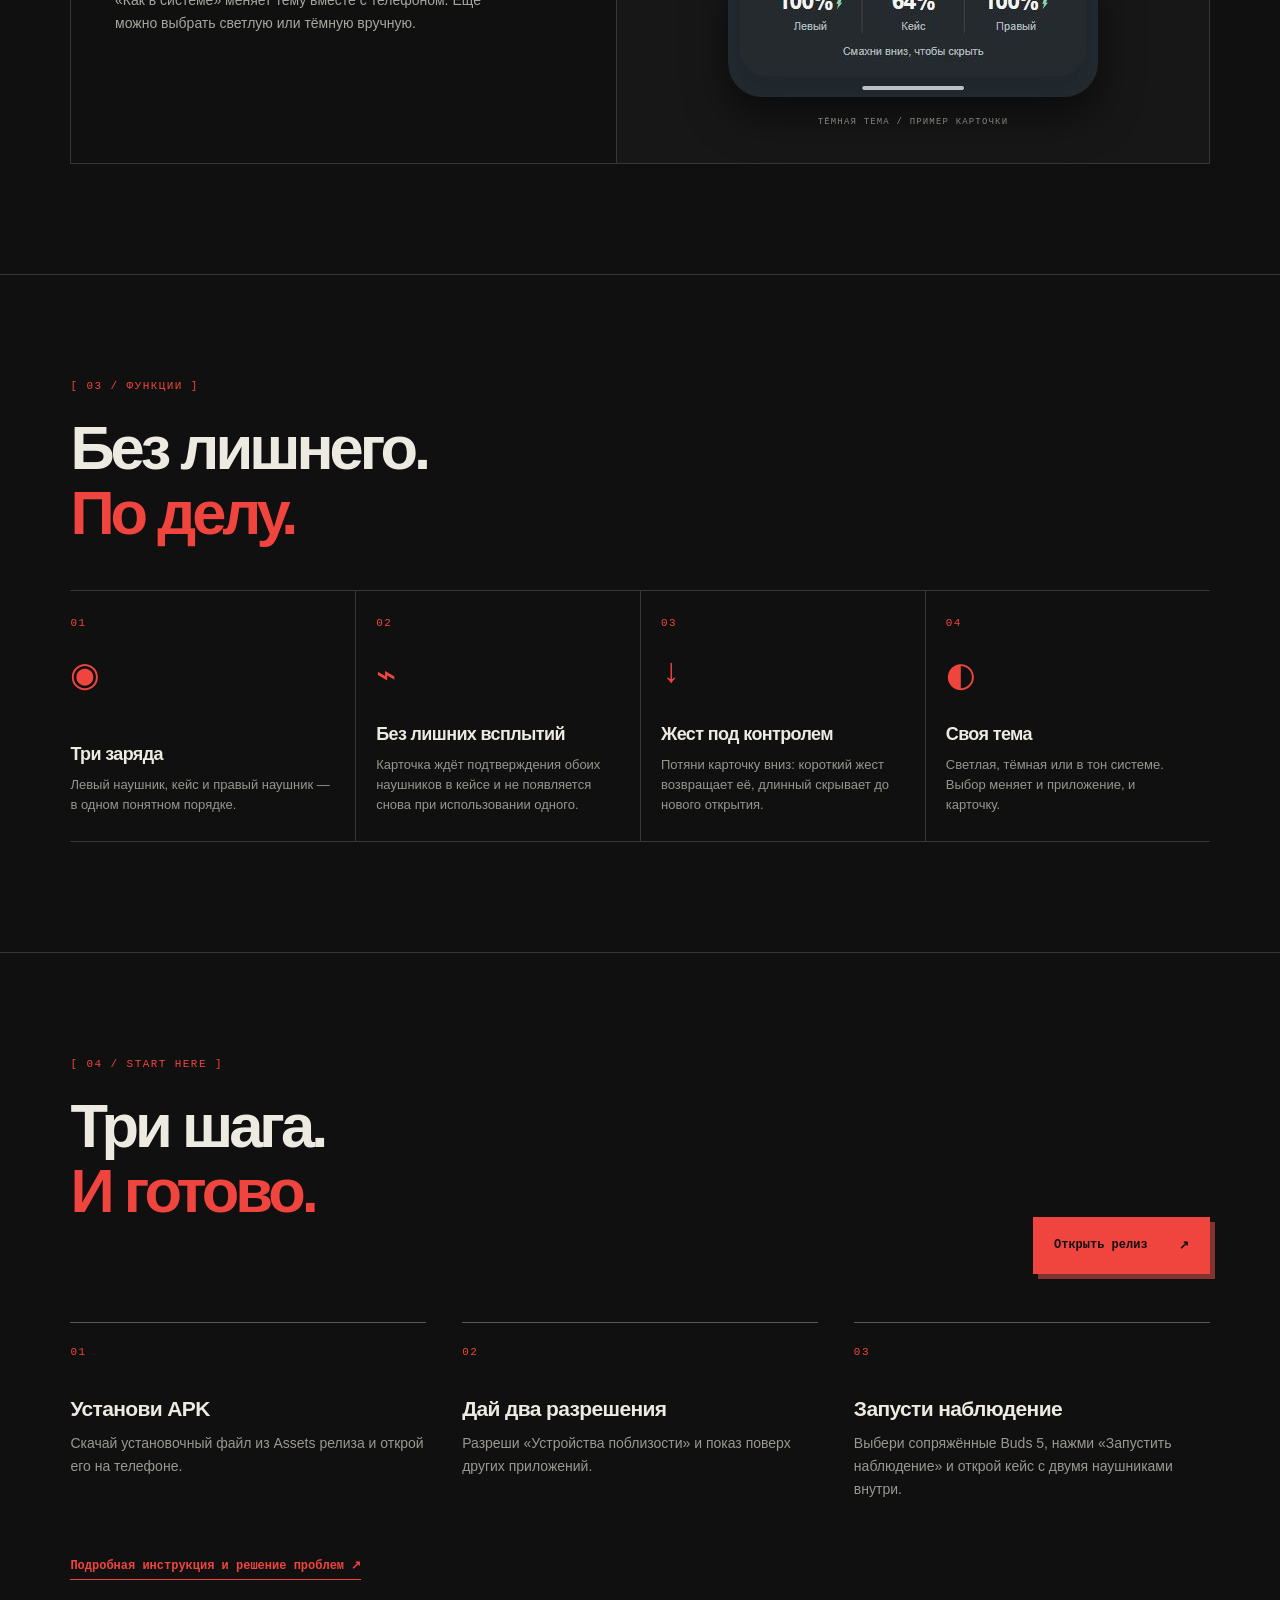
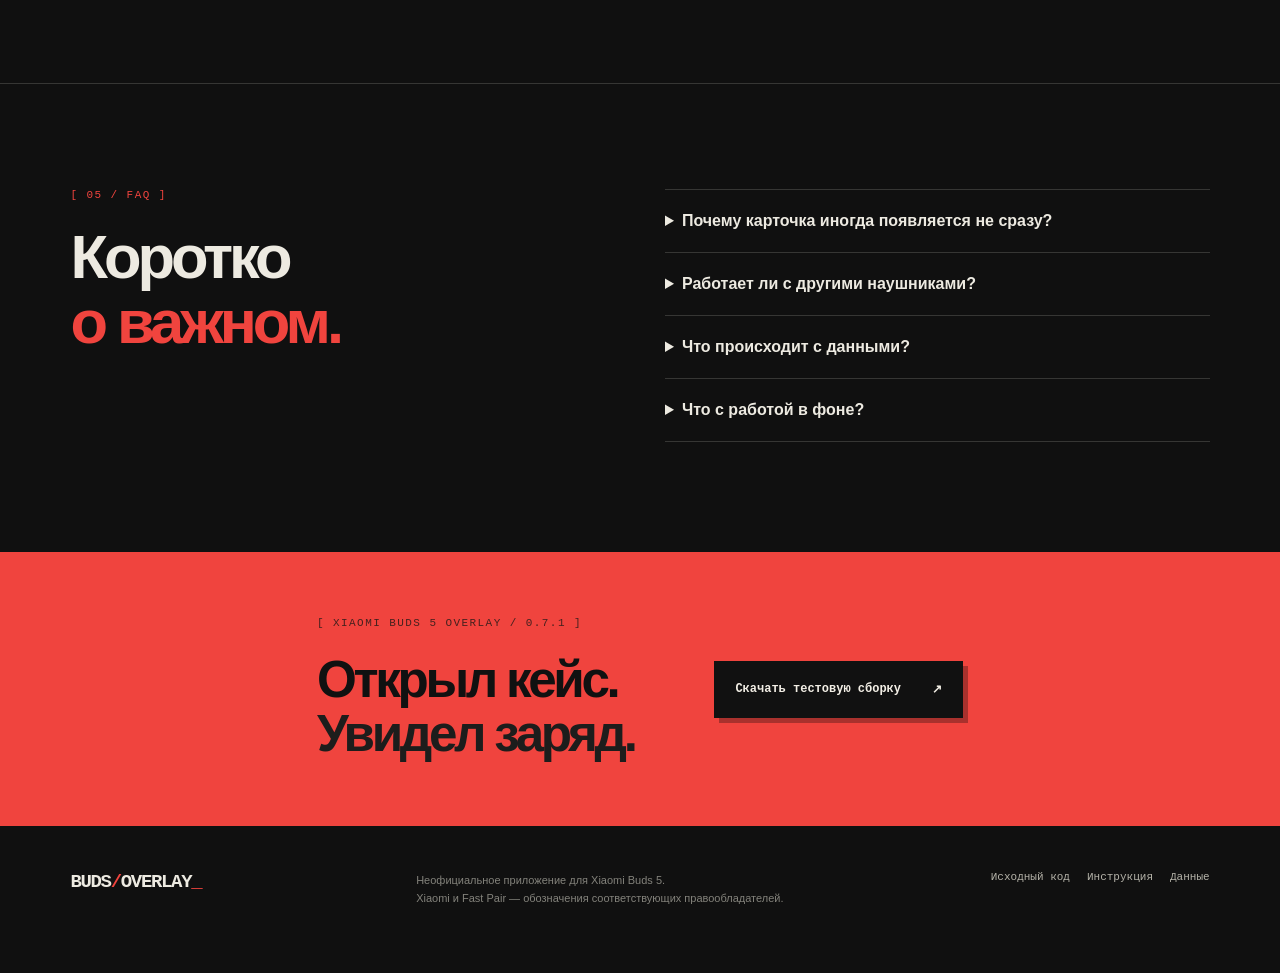
==== commit 05e646cd: "Release 0.7.1: add optional Showcase card" ====
--- a/landing/index.html
+++ b/landing/index.html
@@ -14,7 +14,7 @@
   <a class="skip" href="#main">К содержимому</a>
     <header class="site-header">
     <a class="wordmark" href="#top" aria-label="Xiaomi Buds 5 Overlay, наверх"><span>BUDS<span class="wordmark-muted">/</span>OVERLAY<span class="wordmark-cursor">_</span></span></a>
-    <nav aria-label="Основная навигация"><a href="#preview">Карточка</a><a href="#details">Возможности</a><a href="#install">Установка</a><a class="nav-download" href="https://github.com/cveloy102/buds-curtain/releases/tag/v0.7.0">Скачать APK <span aria-hidden="true">↗</span></a></nav>
+    <nav aria-label="Основная навигация"><a href="#preview">Карточка</a><a href="#details">Возможности</a><a href="#install">Установка</a><a class="nav-download" href="https://github.com/cveloy102/buds-curtain/releases/tag/v0.7.1">Скачать APK <span aria-hidden="true">↗</span></a></nav>
   </header>
 
   <main id="main">
@@ -24,7 +24,7 @@
         <h1 id="hero-title">Открыл кейс.<br><em>Увидел заряд<span class="signal-stop">.</span></em></h1>
         <p class="hero-lead">Компактная карточка для Xiaomi Buds 5 появляется поверх текущего экрана, когда оба наушника в открытом кейсе. Закрыл кейс или вынул наушник — она плавно уходит вниз.</p>
         <div class="hero-actions">
-          <a class="button button-primary" href="https://github.com/cveloy102/buds-curtain/releases/tag/v0.7.0">Скачать APK 0.7.0 <span aria-hidden="true">↗</span></a>
+          <a class="button button-primary" href="https://github.com/cveloy102/buds-curtain/releases/tag/v0.7.1">Скачать APK 0.7.1 <span aria-hidden="true">↗</span></a>
           <a class="button button-outline" href="https://github.com/cveloy102/buds-curtain/blob/main/docs/usage.md">Как установить <span aria-hidden="true">→</span></a>
         </div>
         <p class="access-note">Тестовая сборка из GitHub Releases. Установка и обновления подтверждаются средствами Android.</p>
@@ -73,14 +73,14 @@
     </section>
 
     <section class="install section-wrap" id="install" aria-labelledby="install-title">
-      <div class="install-head"><div><p class="eyebrow">[ 04 / START HERE ]</p><h2 id="install-title">Три шага.<br><em>И готово.</em></h2></div><a class="button button-primary" href="https://github.com/cveloy102/buds-curtain/releases/tag/v0.7.0">Открыть релиз <span aria-hidden="true">↗</span></a></div>
+      <div class="install-head"><div><p class="eyebrow">[ 04 / START HERE ]</p><h2 id="install-title">Три шага.<br><em>И готово.</em></h2></div><a class="button button-primary" href="https://github.com/cveloy102/buds-curtain/releases/tag/v0.7.1">Открыть релиз <span aria-hidden="true">↗</span></a></div>
       <ol class="steps"><li><span>01</span><div><h3>Установи APK</h3><p>Скачай установочный файл из Assets релиза и открой его на телефоне.</p></div></li><li><span>02</span><div><h3>Дай два разрешения</h3><p>Разреши «Устройства поблизости» и показ поверх других приложений.</p></div></li><li><span>03</span><div><h3>Запусти наблюдение</h3><p>Выбери сопряжённые Buds 5, нажми «Запустить наблюдение» и открой кейс с двумя наушниками внутри.</p></div></li></ol>
       <a class="inline-link" href="https://github.com/cveloy102/buds-curtain/blob/main/docs/usage.md">Подробная инструкция и решение проблем <span aria-hidden="true">↗</span></a>
     </section>
 
     <section class="faq section-wrap" aria-labelledby="faq-title"><div><p class="eyebrow">[ 05 / FAQ ]</p><h2 id="faq-title">Коротко<br><em>о важном.</em></h2></div><div class="faq-list"><details><summary>Почему карточка иногда появляется не сразу?</summary><p>Сигнал от левого и правого наушников может прийти в разных Bluetooth-пакетах. Приложение дожидается подтверждения обоих, чтобы не показывать карточку ошибочно при использовании одного наушника.</p></details><details><summary>Работает ли с другими наушниками?</summary><p>Сейчас проверены Xiaomi Buds 5 на POCO F7 с Android 16 / HyperOS 3. Поддержка других моделей не заявлена.</p></details><details><summary>Что происходит с данными?</summary><p>Настройки и журнал хранятся на телефоне. В приложении нет интернет-разрешения или аналитики. <a href="https://github.com/cveloy102/buds-curtain/blob/main/docs/PRIVACY.md">Подробнее о данных и разрешениях ↗</a></p></details><details><summary>Что с работой в фоне?</summary><p>Наблюдение работает через foreground-службу. HyperOS может ограничивать фоновые процессы; при необходимости настрой автозапуск и ограничения батареи для приложения.</p></details></div></section>
 
-    <section class="final-cta section-wrap"><div><p class="eyebrow">[ XIAOMI BUDS 5 OVERLAY / 0.7.0 ]</p><h2>Открыл кейс.<br><em>Увидел заряд.</em></h2></div><a class="button button-primary" href="https://github.com/cveloy102/buds-curtain/releases/tag/v0.7.0">Скачать тестовую сборку <span aria-hidden="true">↗</span></a></section>
+    <section class="final-cta section-wrap"><div><p class="eyebrow">[ XIAOMI BUDS 5 OVERLAY / 0.7.1 ]</p><h2>Открыл кейс.<br><em>Увидел заряд.</em></h2></div><a class="button button-primary" href="https://github.com/cveloy102/buds-curtain/releases/tag/v0.7.1">Скачать тестовую сборку <span aria-hidden="true">↗</span></a></section>
   </main>
 
   <footer class="site-footer"><div class="wordmark"><span>BUDS<span class="wordmark-muted">/</span>OVERLAY<span class="wordmark-cursor">_</span></span></div><p>Неофициальное приложение для Xiaomi Buds 5.<br>Xiaomi и Fast Pair — обозначения соответствующих правообладателей.</p><div><a href="https://github.com/cveloy102/buds-curtain">Исходный код</a><a href="https://github.com/cveloy102/buds-curtain/blob/main/docs/usage.md">Инструкция</a><a href="https://github.com/cveloy102/buds-curtain/blob/main/docs/PRIVACY.md">Данные</a></div></footer>
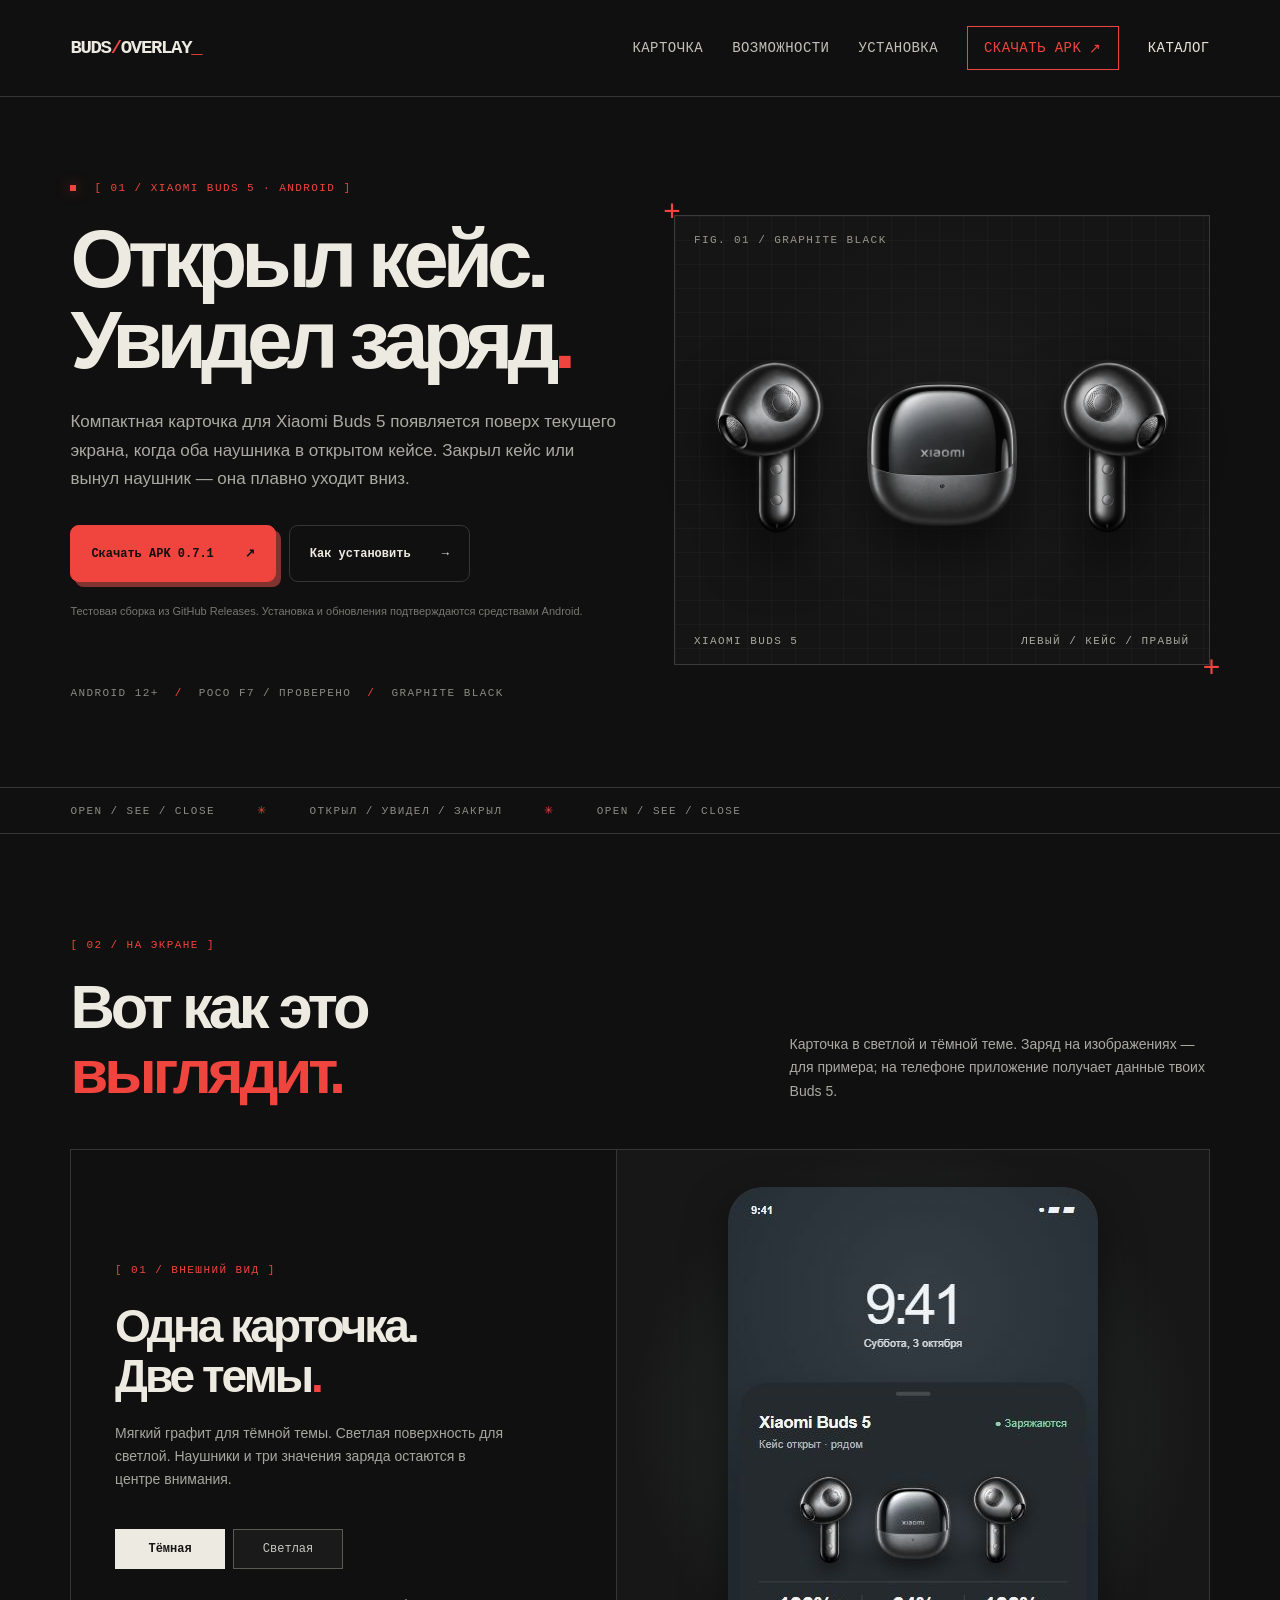
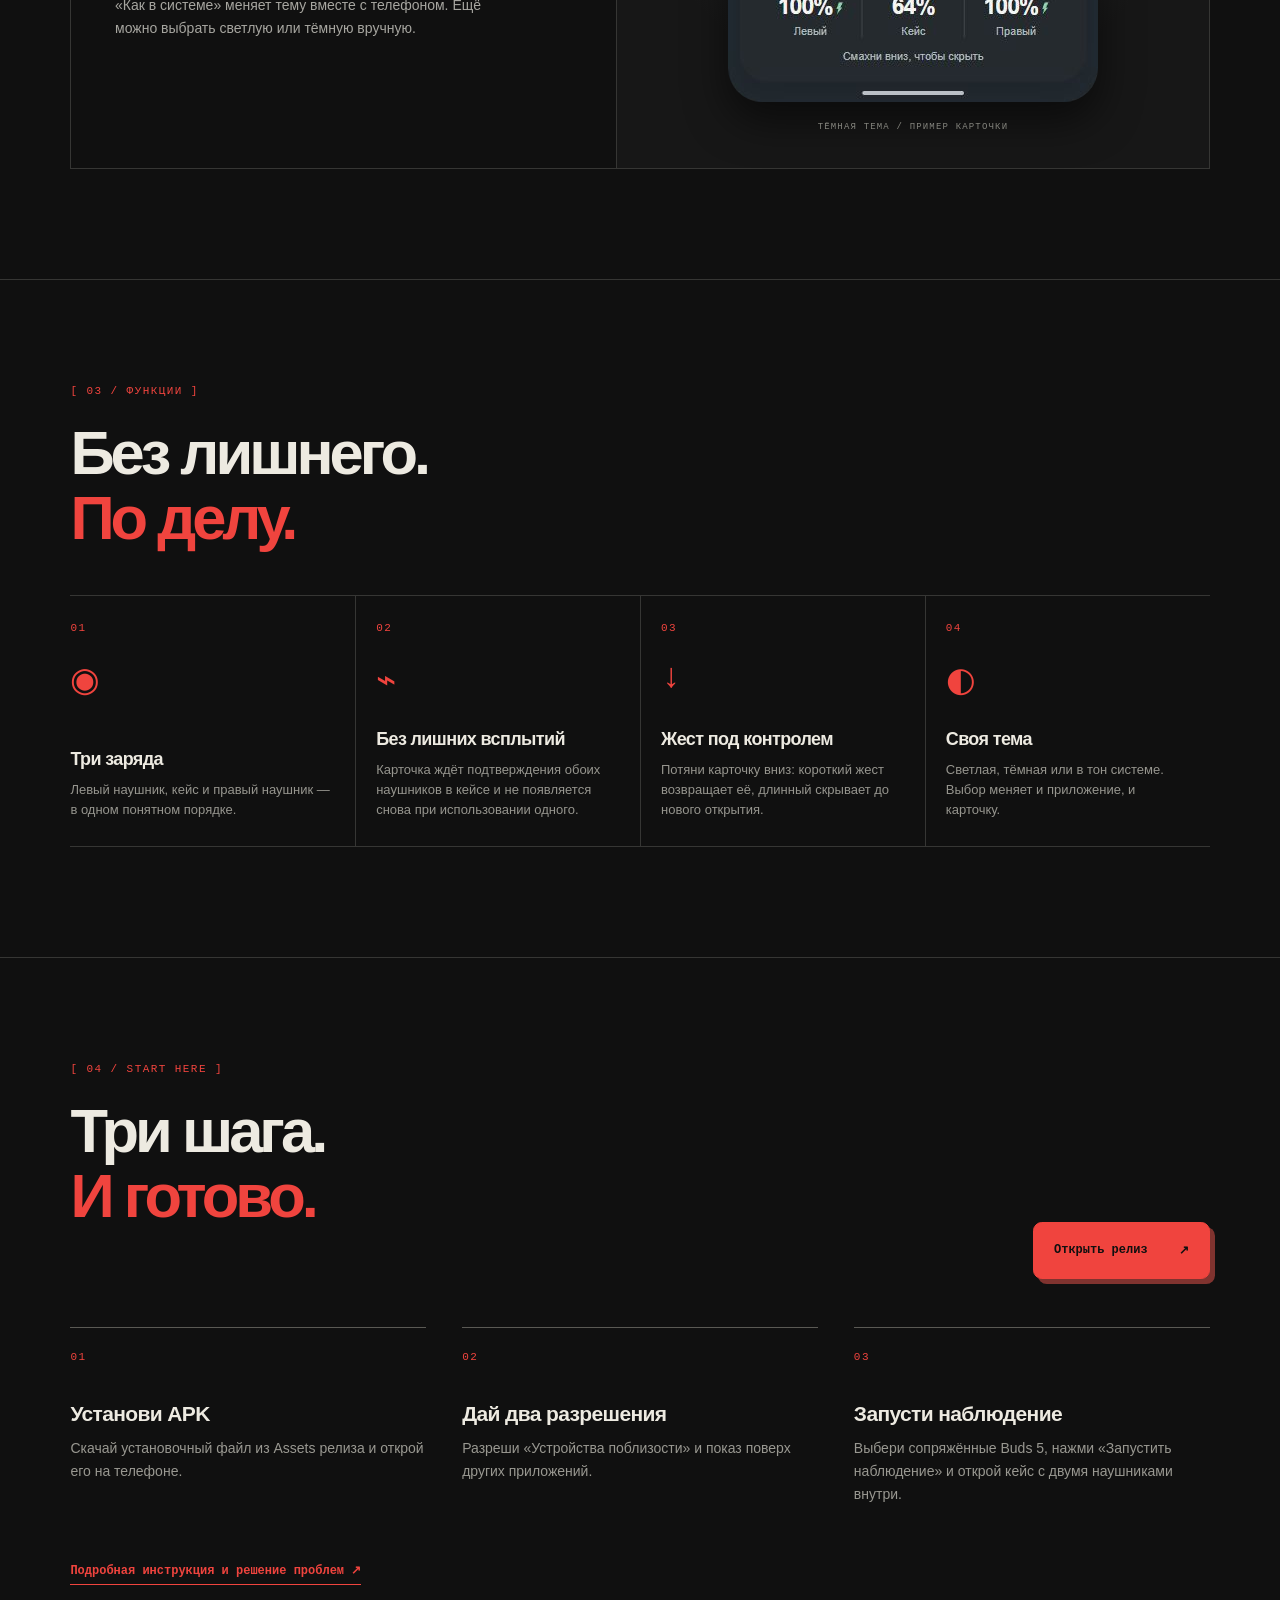
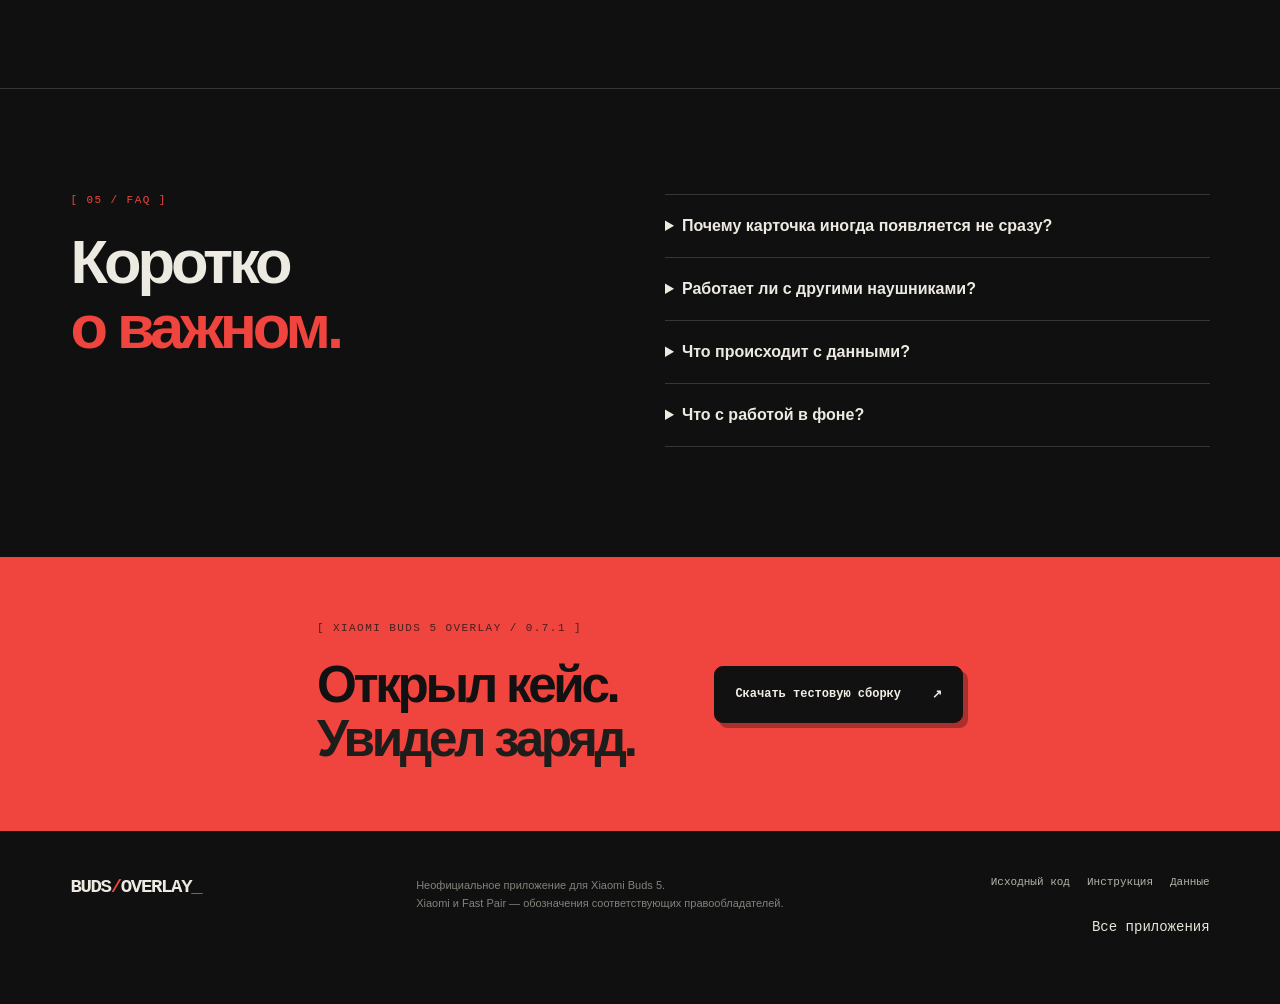
==== commit 201f915c: "Link Buds Overlay to the catalog and test APK" ====
--- a/landing/index.html
+++ b/landing/index.html
@@ -14,7 +14,7 @@
   <a class="skip" href="#main">К содержимому</a>
     <header class="site-header">
     <a class="wordmark" href="#top" aria-label="Xiaomi Buds 5 Overlay, наверх"><span>BUDS<span class="wordmark-muted">/</span>OVERLAY<span class="wordmark-cursor">_</span></span></a>
-    <nav aria-label="Основная навигация"><a href="#preview">Карточка</a><a href="#details">Возможности</a><a href="#install">Установка</a><a class="nav-download" href="https://github.com/cveloy102/buds-curtain/releases/tag/v0.7.1">Скачать APK <span aria-hidden="true">↗</span></a></nav>
+    <nav aria-label="Основная навигация"><a href="#preview">Карточка</a><a href="#details">Возможности</a><a href="#install">Установка</a><a class="nav-download" href="https://github.com/cveloy102/buds-curtain/releases/download/v0.7.1/XiaomiBuds5Overlay-0.7.1.apk">Скачать APK <span aria-hidden="true">↗</span></a><a class="catalog-link" href="https://cveloy102.github.io/#buds">Каталог</a></nav>
   </header>
 
   <main id="main">
@@ -24,7 +24,7 @@
         <h1 id="hero-title">Открыл кейс.<br><em>Увидел заряд<span class="signal-stop">.</span></em></h1>
         <p class="hero-lead">Компактная карточка для Xiaomi Buds 5 появляется поверх текущего экрана, когда оба наушника в открытом кейсе. Закрыл кейс или вынул наушник — она плавно уходит вниз.</p>
         <div class="hero-actions">
-          <a class="button button-primary" href="https://github.com/cveloy102/buds-curtain/releases/tag/v0.7.1">Скачать APK 0.7.1 <span aria-hidden="true">↗</span></a>
+          <a class="button button-primary" href="https://github.com/cveloy102/buds-curtain/releases/download/v0.7.1/XiaomiBuds5Overlay-0.7.1.apk">Скачать APK 0.7.1 <span aria-hidden="true">↗</span></a>
           <a class="button button-outline" href="https://github.com/cveloy102/buds-curtain/blob/main/docs/usage.md">Как установить <span aria-hidden="true">→</span></a>
         </div>
         <p class="access-note">Тестовая сборка из GitHub Releases. Установка и обновления подтверждаются средствами Android.</p>
@@ -80,9 +80,9 @@
 
     <section class="faq section-wrap" aria-labelledby="faq-title"><div><p class="eyebrow">[ 05 / FAQ ]</p><h2 id="faq-title">Коротко<br><em>о важном.</em></h2></div><div class="faq-list"><details><summary>Почему карточка иногда появляется не сразу?</summary><p>Сигнал от левого и правого наушников может прийти в разных Bluetooth-пакетах. Приложение дожидается подтверждения обоих, чтобы не показывать карточку ошибочно при использовании одного наушника.</p></details><details><summary>Работает ли с другими наушниками?</summary><p>Сейчас проверены Xiaomi Buds 5 на POCO F7 с Android 16 / HyperOS 3. Поддержка других моделей не заявлена.</p></details><details><summary>Что происходит с данными?</summary><p>Настройки и журнал хранятся на телефоне. В приложении нет интернет-разрешения или аналитики. <a href="https://github.com/cveloy102/buds-curtain/blob/main/docs/PRIVACY.md">Подробнее о данных и разрешениях ↗</a></p></details><details><summary>Что с работой в фоне?</summary><p>Наблюдение работает через foreground-службу. HyperOS может ограничивать фоновые процессы; при необходимости настрой автозапуск и ограничения батареи для приложения.</p></details></div></section>
 
-    <section class="final-cta section-wrap"><div><p class="eyebrow">[ XIAOMI BUDS 5 OVERLAY / 0.7.1 ]</p><h2>Открыл кейс.<br><em>Увидел заряд.</em></h2></div><a class="button button-primary" href="https://github.com/cveloy102/buds-curtain/releases/tag/v0.7.1">Скачать тестовую сборку <span aria-hidden="true">↗</span></a></section>
+    <section class="final-cta section-wrap"><div><p class="eyebrow">[ XIAOMI BUDS 5 OVERLAY / 0.7.1 ]</p><h2>Открыл кейс.<br><em>Увидел заряд.</em></h2></div><a class="button button-primary" href="https://github.com/cveloy102/buds-curtain/releases/download/v0.7.1/XiaomiBuds5Overlay-0.7.1.apk">Скачать тестовую сборку <span aria-hidden="true">↗</span></a></section>
   </main>
 
-  <footer class="site-footer"><div class="wordmark"><span>BUDS<span class="wordmark-muted">/</span>OVERLAY<span class="wordmark-cursor">_</span></span></div><p>Неофициальное приложение для Xiaomi Buds 5.<br>Xiaomi и Fast Pair — обозначения соответствующих правообладателей.</p><div><a href="https://github.com/cveloy102/buds-curtain">Исходный код</a><a href="https://github.com/cveloy102/buds-curtain/blob/main/docs/usage.md">Инструкция</a><a href="https://github.com/cveloy102/buds-curtain/blob/main/docs/PRIVACY.md">Данные</a></div></footer>
+  <footer class="site-footer"><div class="wordmark"><span>BUDS<span class="wordmark-muted">/</span>OVERLAY<span class="wordmark-cursor">_</span></span></div><p>Неофициальное приложение для Xiaomi Buds 5.<br>Xiaomi и Fast Pair — обозначения соответствующих правообладателей.</p><div><a href="https://github.com/cveloy102/buds-curtain">Исходный код</a><a href="https://github.com/cveloy102/buds-curtain/blob/main/docs/usage.md">Инструкция</a><a href="https://github.com/cveloy102/buds-curtain/blob/main/docs/PRIVACY.md">Данные</a><a class="catalog-link" href="https://cveloy102.github.io/#buds">Все приложения</a></div></footer>
 </body>
 </html>
--- a/landing/styles.css
+++ b/landing/styles.css
@@ -102,3 +102,30 @@
 @media(max-width:760px){.site-header{flex-wrap:wrap;padding-top:20px;padding-bottom:17px}.site-header nav{width:100%;overflow-x:auto;white-space:nowrap;gap:20px}.hero{display:flex;flex-direction:column;align-items:stretch;min-height:0;padding-top:55px;padding-bottom:60px}.hero-art{min-height:350px;margin-top:35px}.hero-meta{margin-top:40px}.preview,.details,.install,.faq{padding-top:72px;padding-bottom:78px}.section-heading{display:block}.section-heading>p:last-child{margin:21px 0 0}.demo-layout{grid-template-columns:minmax(0,1fr)}.demo-controls{padding:38px 7%;border-right:0;border-bottom:1px solid var(--line)}.phone-area{padding-top:30px}.install-head{display:block}.install-head .button{margin-top:20px}.steps{grid-template-columns:1fr;gap:20px}.steps h3{margin-top:20px}.faq{grid-template-columns:1fr;gap:25px}.final-cta{display:block}.final-cta .button{margin-top:27px}.site-footer{grid-template-columns:1fr;gap:12px}.site-footer>div:last-child{justify-content:flex-start}}
 @media(max-width:430px){.section-wrap{padding-left:6%;padding-right:6%}h1{font-size:clamp(47px,13vw,59px)}h2{font-size:44px}.hero-lead{font-size:15px}.hero-art{min-height:285px;padding:40px 12px}.art-caption{font-size:8px}.hero-actions .button{width:100%}.phone{width:min(340px,100%);height:550px}.feature-grid{grid-template-columns:1fr}.feature{min-height:190px;padding:22px 0!important;border-left:0!important}.feature+.feature{border-top:1px solid var(--line)}.feature-icon{margin:16px 0}.feature h3{margin-top:0}.site-header nav{font-size:10px}.wordmark{font-size:17px}}
 @media(prefers-reduced-motion:reduce){html{scroll-behavior:auto}*,*::before,*::after{animation:none!important;transition:none!important}}
+
+/* Catalog navigation and primary actions. */
+header nav {
+  display: flex;
+  flex-wrap: wrap;
+  align-items: center;
+  column-gap: clamp(0.5rem, 1.9vw, 1.5rem);
+  row-gap: 0;
+}
+header nav a, footer .catalog-link {
+  display: inline-flex;
+  align-items: center;
+  min-height: 44px;
+  font-size: 0.875rem;
+}
+header .catalog-link, footer .catalog-link { color: #e8e4d9; }
+header .catalog-link:hover, footer .catalog-link:hover { color: #ff655c; }
+main .button { border-radius: 0.55rem; }
+.catalog-link:focus-visible { outline: 2px solid #f0443e; outline-offset: 3px; }
+@media (max-width: 660px) {
+  header nav { grid-column: 1 / -1; flex-basis: 100%; width: 100%; }
+}
+
+@media (max-width: 660px) {
+  .site-header nav { overflow: visible; white-space: normal; gap: 0 0.65rem; }
+  .site-header nav a[href="#details"] { display: none; }
+}
